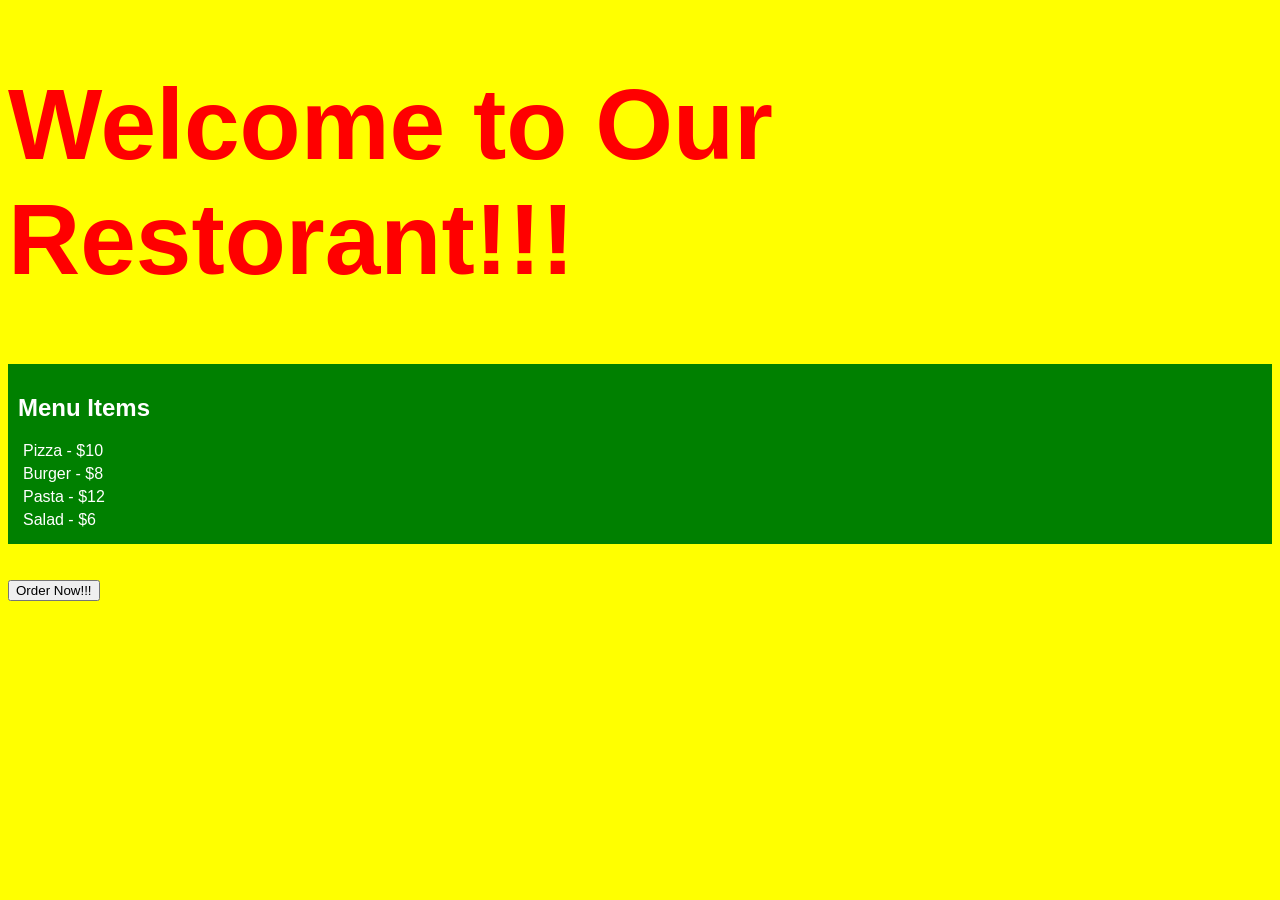
==== index.html @ b2ab2aa2 "added restorant website with menu" ====
<!DOCTYPE html>
<html>
<head>
    <title>Restorant Website</title>
    <style>
        body{
            background-color:yellow;
            font-family:arial;
        }
        .header{
            color:red;
            font-size:50px;
        }
        #menu{
            background-color:green;
            padding:10px;
        }
        .item{
            color:white;
            margin:5px;
        }
    </style>
</head>
<body>
    <div class="header">
        <h1>Welcome to Our Restorant!!!</h1>
    </div>
    
    <div id="menu">
        <h2 style="color:white;">Menu Items</h2>
        <div class="item">Pizza - $10</div>
        <div class="item">Burger - $8</div>
        <div class="item">Pasta - $12</div>
        <div class="item">Salad - $6</div>
    </div>
    
    <br><br>
    
    <button onclick="orderFood()">Order Now!!!</button>
    
    <div id="order"></div>
    
    <script>
        var total = 0;
        var items = [];
        
        function orderFood(){
            var name = prompt("What is your name?");
            var food = prompt("What do you want to order?");
            var quantity = prompt("How many?");
            
            items.push(food);
            
            if(food == "Pizza"){
                total = total + 10 * quantity;
            }
            if(food == "Burger"){
                total = total + 8 * quantity;
            }
            if(food == "Pasta"){
                total = total + 12 * quantity;
            }
            if(food == "Salad"){
                total = total + 6 * quantity;
            }
            
            document.getElementById("order").innerHTML = "<h3>Thank you " + name + "!</h3><p>You ordered: " + food + "</p><p>Quantity: " + quantity + "</p><p>Total: $" + total + "</p>";
            
            alert("Order placed!");
        }
    </script>
</body>
</html>
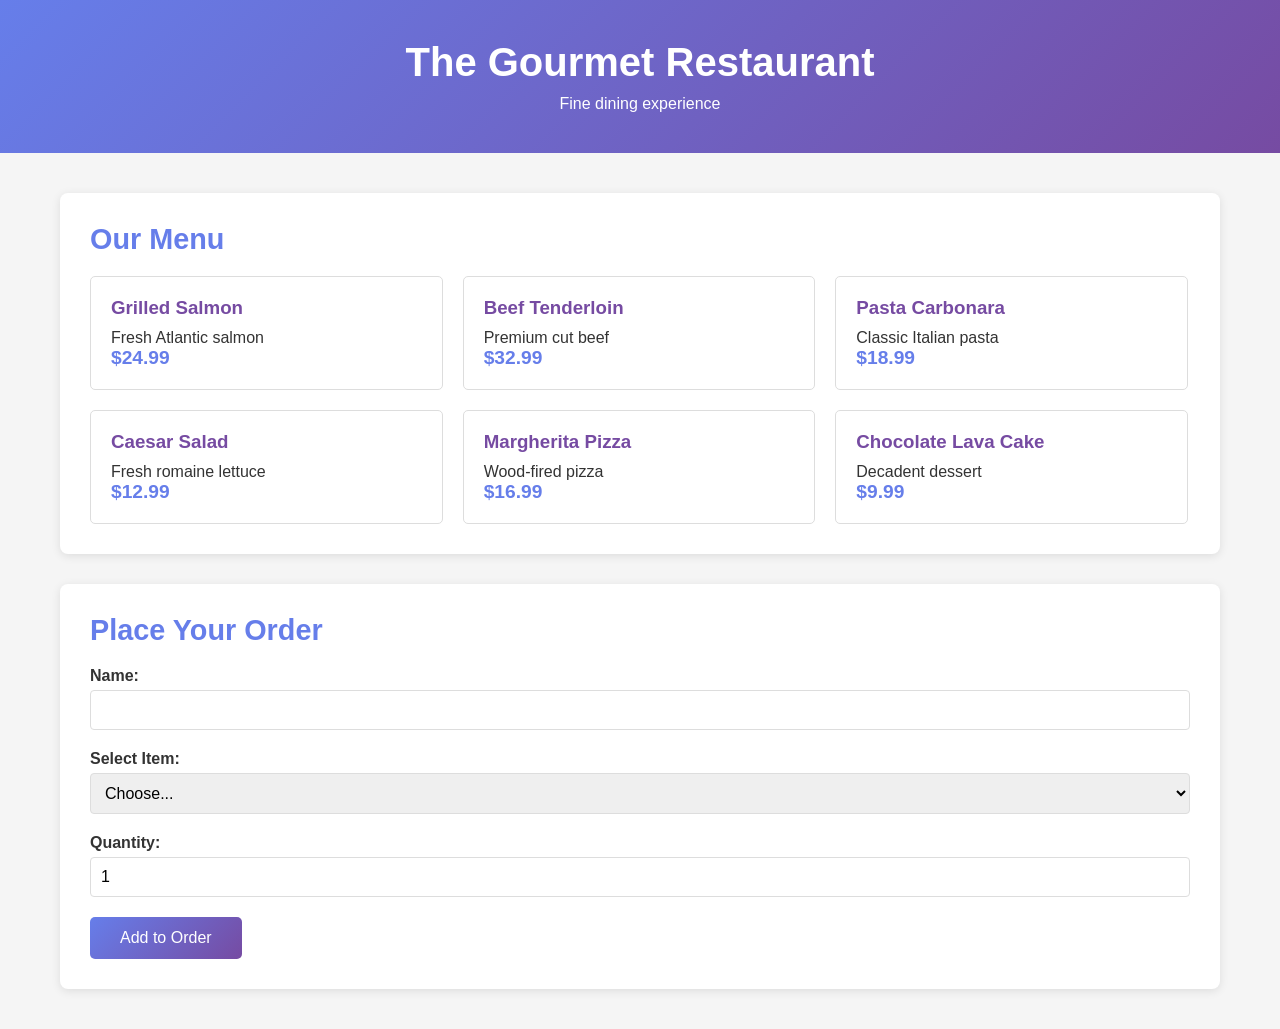
==== commit e9639c23: "Implement restaurant frontend with order system" ====
--- a/index.html
+++ b/index.html
@@ -1,73 +1,50 @@
 <!DOCTYPE html>
-<html>
+<html lang="en">
 <head>
-    <title>Restorant Website</title>
-    <style>
-        body{
-            background-color:yellow;
-            font-family:arial;
-        }
-        .header{
-            color:red;
-            font-size:50px;
-        }
-        #menu{
-            background-color:green;
-            padding:10px;
-        }
-        .item{
-            color:white;
-            margin:5px;
-        }
-    </style>
+    <meta charset="UTF-8">
+    <meta name="viewport" content="width=device-width, initial-scale=1.0">
+    <title>The Gourmet Restaurant</title>
+    <link rel="stylesheet" href="styles.css">
 </head>
 <body>
-    <div class="header">
-        <h1>Welcome to Our Restorant!!!</h1>
-    </div>
-    
-    <div id="menu">
-        <h2 style="color:white;">Menu Items</h2>
-        <div class="item">Pizza - $10</div>
-        <div class="item">Burger - $8</div>
-        <div class="item">Pasta - $12</div>
-        <div class="item">Salad - $6</div>
-    </div>
-    
-    <br><br>
-    
-    <button onclick="orderFood()">Order Now!!!</button>
-    
-    <div id="order"></div>
-    
-    <script>
-        var total = 0;
-        var items = [];
-        
-        function orderFood(){
-            var name = prompt("What is your name?");
-            var food = prompt("What do you want to order?");
-            var quantity = prompt("How many?");
+    <header class="header">
+        <h1>The Gourmet Restaurant</h1>
+        <p>Fine dining experience</p>
+    </header>
+
+    <main class="container">
+        <section class="menu-section">
+            <h2>Our Menu</h2>
+            <div id="menuItems"></div>
+        </section>
+
+        <section class="order-section">
+            <h2>Place Your Order</h2>
+            <form id="orderForm">
+                <div class="form-group">
+                    <label for="customerName">Name:</label>
+                    <input type="text" id="customerName" required>
+                </div>
+                
+                <div class="form-group">
+                    <label for="menuItem">Select Item:</label>
+                    <select id="menuItem" required>
+                        <option value="">Choose...</option>
+                    </select>
+                </div>
+                
+                <div class="form-group">
+                    <label for="quantity">Quantity:</label>
+                    <input type="number" id="quantity" min="1" value="1" required>
+                </div>
+                
+                <button type="submit" class="btn-submit">Add to Order</button>
+            </form>
             
-            items.push(food);
-            
-            if(food == "Pizza"){
-                total = total + 10 * quantity;
-            }
-            if(food == "Burger"){
-                total = total + 8 * quantity;
-            }
-            if(food == "Pasta"){
-                total = total + 12 * quantity;
-            }
-            if(food == "Salad"){
-                total = total + 6 * quantity;
-            }
-            
-            document.getElementById("order").innerHTML = "<h3>Thank you " + name + "!</h3><p>You ordered: " + food + "</p><p>Quantity: " + quantity + "</p><p>Total: $" + total + "</p>";
-            
-            alert("Order placed!");
-        }
-    </script>
+            <div id="orderSummary" class="order-summary"></div>
+        </section>
+    </main>
+
+    <script src="app.js"></script>
 </body>
 </html>
--- a/styles.css
+++ b/styles.css
@@ -0,0 +1,137 @@
+* {
+    margin: 0;
+    padding: 0;
+    box-sizing: border-box;
+}
+
+body {
+    font-family: 'Arial', sans-serif;
+    background-color: #f5f5f5;
+    color: #333;
+}
+
+.header {
+    background: linear-gradient(135deg, #667eea 0%, #764ba2 100%);
+    color: white;
+    text-align: center;
+    padding: 40px 20px;
+}
+
+.header h1 {
+    font-size: 2.5em;
+    margin-bottom: 10px;
+}
+
+.container {
+    max-width: 1200px;
+    margin: 40px auto;
+    padding: 0 20px;
+}
+
+.menu-section, .order-section {
+    background: white;
+    padding: 30px;
+    margin-bottom: 30px;
+    border-radius: 8px;
+    box-shadow: 0 2px 10px rgba(0,0,0,0.1);
+}
+
+h2 {
+    color: #667eea;
+    margin-bottom: 20px;
+    font-size: 1.8em;
+}
+
+/* Menu items - could be improved with grid */
+#menuItems {
+    display: flex;
+    flex-wrap: wrap;
+    gap: 20px;
+}
+
+.menu-item {
+    border: 1px solid #ddd;
+    padding: 20px;
+    border-radius: 5px;
+    width: calc(33.333% - 14px);
+    transition: transform 0.2s;
+}
+
+.menu-item:hover {
+    transform: translateY(-5px);
+    box-shadow: 0 4px 15px rgba(0,0,0,0.1);
+}
+
+.menu-item h3 {
+    color: #764ba2;
+    margin-bottom: 10px;
+}
+
+.price {
+    font-size: 1.2em;
+    font-weight: bold;
+    color: #667eea;
+}
+
+/* Form styles */
+.form-group {
+    margin-bottom: 20px;
+}
+
+label {
+    display: block;
+    margin-bottom: 5px;
+    font-weight: bold;
+}
+
+input, select {
+    width: 100%;
+    padding: 10px;
+    border: 1px solid #ddd;
+    border-radius: 4px;
+    font-size: 16px;
+}
+
+.btn-submit {
+    background: linear-gradient(135deg, #667eea 0%, #764ba2 100%);
+    color: white;
+    padding: 12px 30px;
+    border: none;
+    border-radius: 5px;
+    font-size: 16px;
+    cursor: pointer;
+    transition: opacity 0.3s;
+}
+
+.btn-submit:hover {
+    opacity: 0.9;
+}
+
+.order-summary {
+    margin-top: 30px;
+    padding: 20px;
+    background: #f9f9f9;
+    border-radius: 5px;
+    display: none;
+}
+
+.order-summary.active {
+    display: block;
+}
+
+.order-item {
+    padding: 10px;
+    border-bottom: 1px solid #ddd;
+    display: flex;
+    justify-content: space-between;
+}
+
+.total {
+    font-size: 1.3em;
+    font-weight: bold;
+    margin-top: 15px;
+    text-align: right;
+    color: #667eea;
+}
+
+/* Made with Bob */
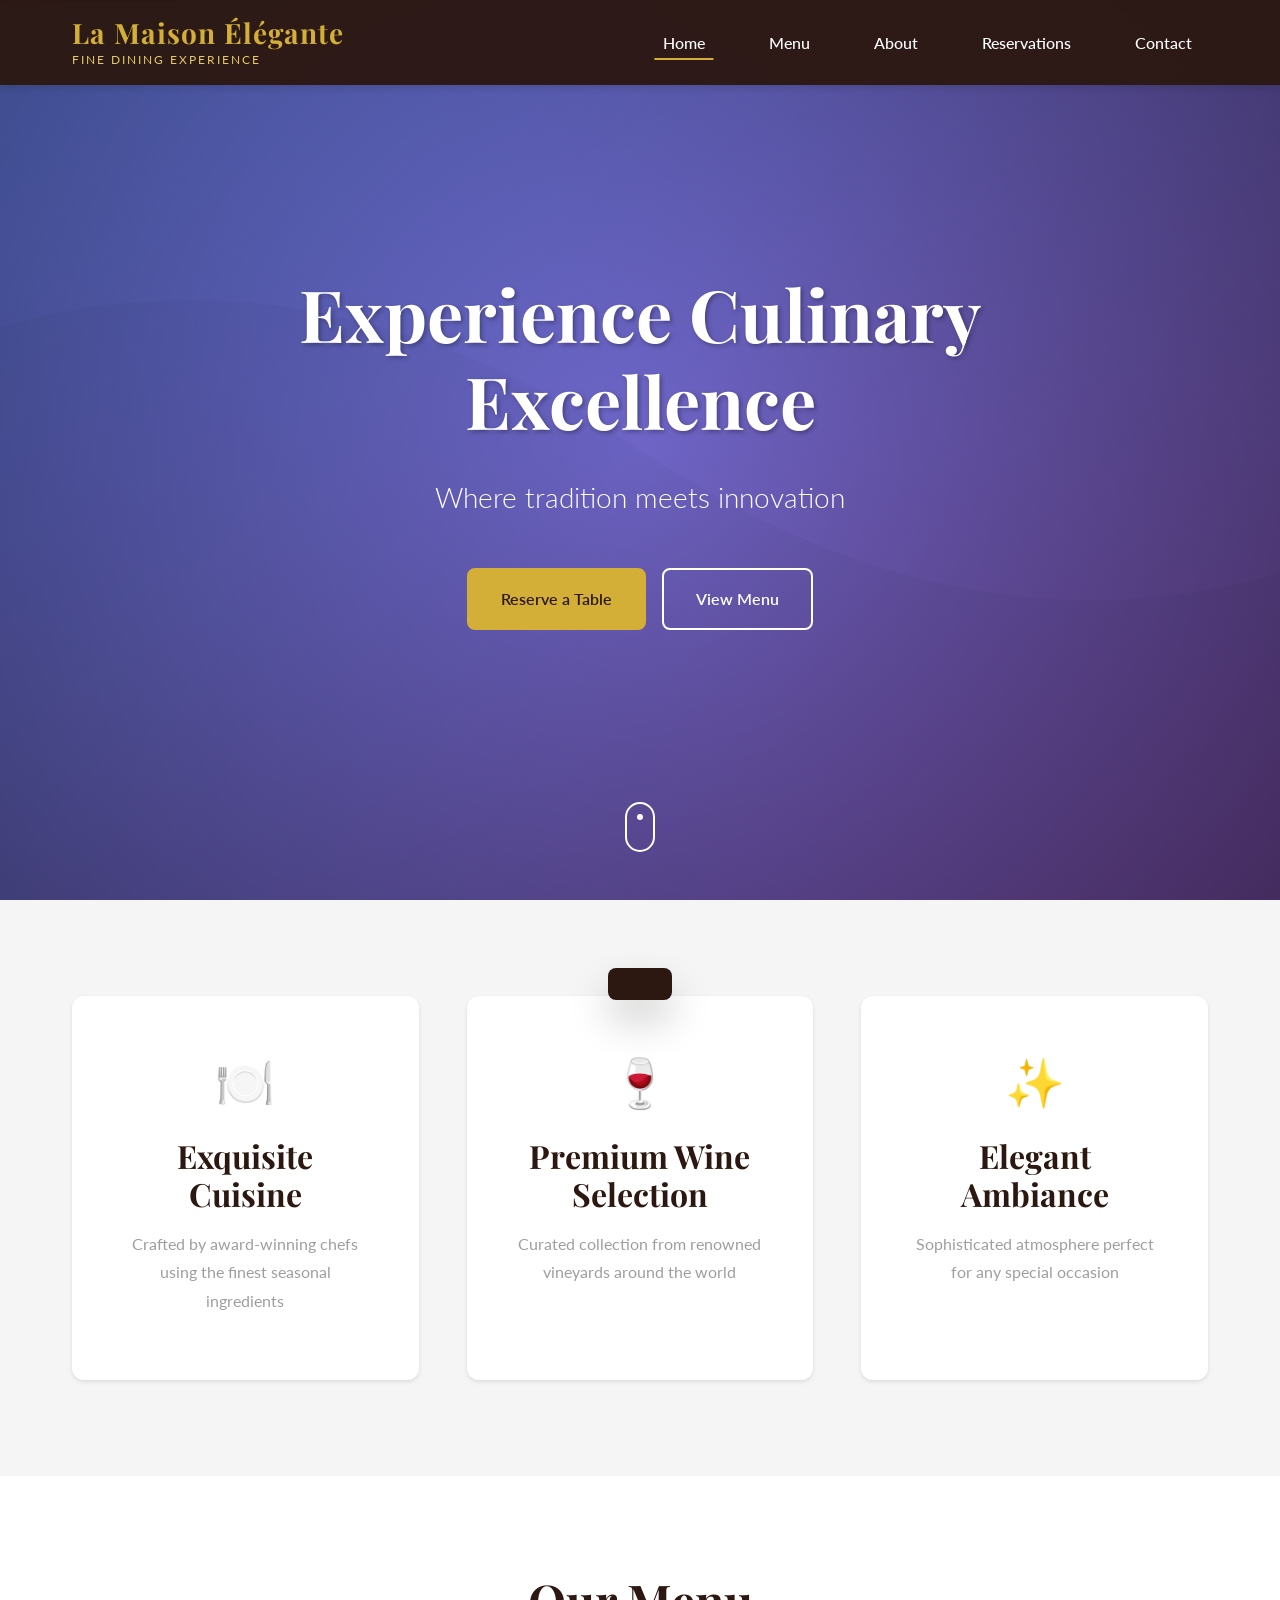
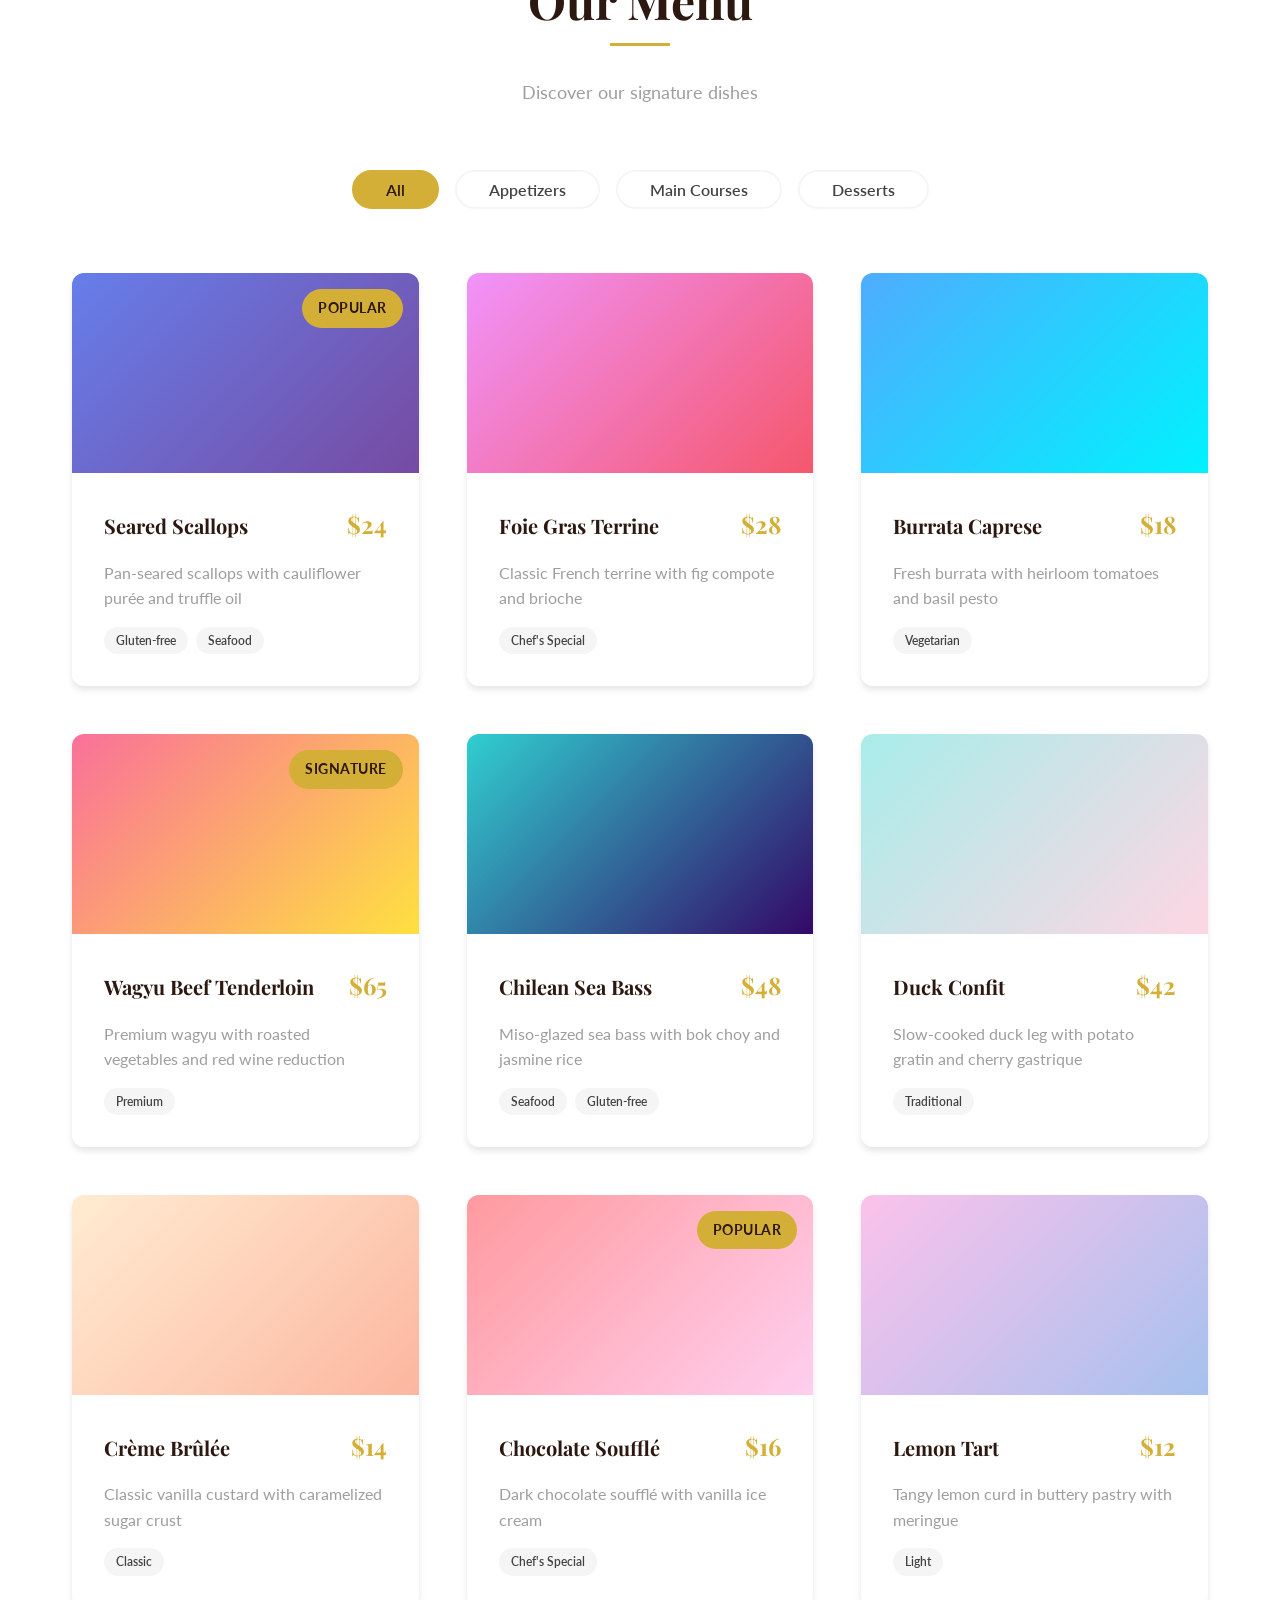
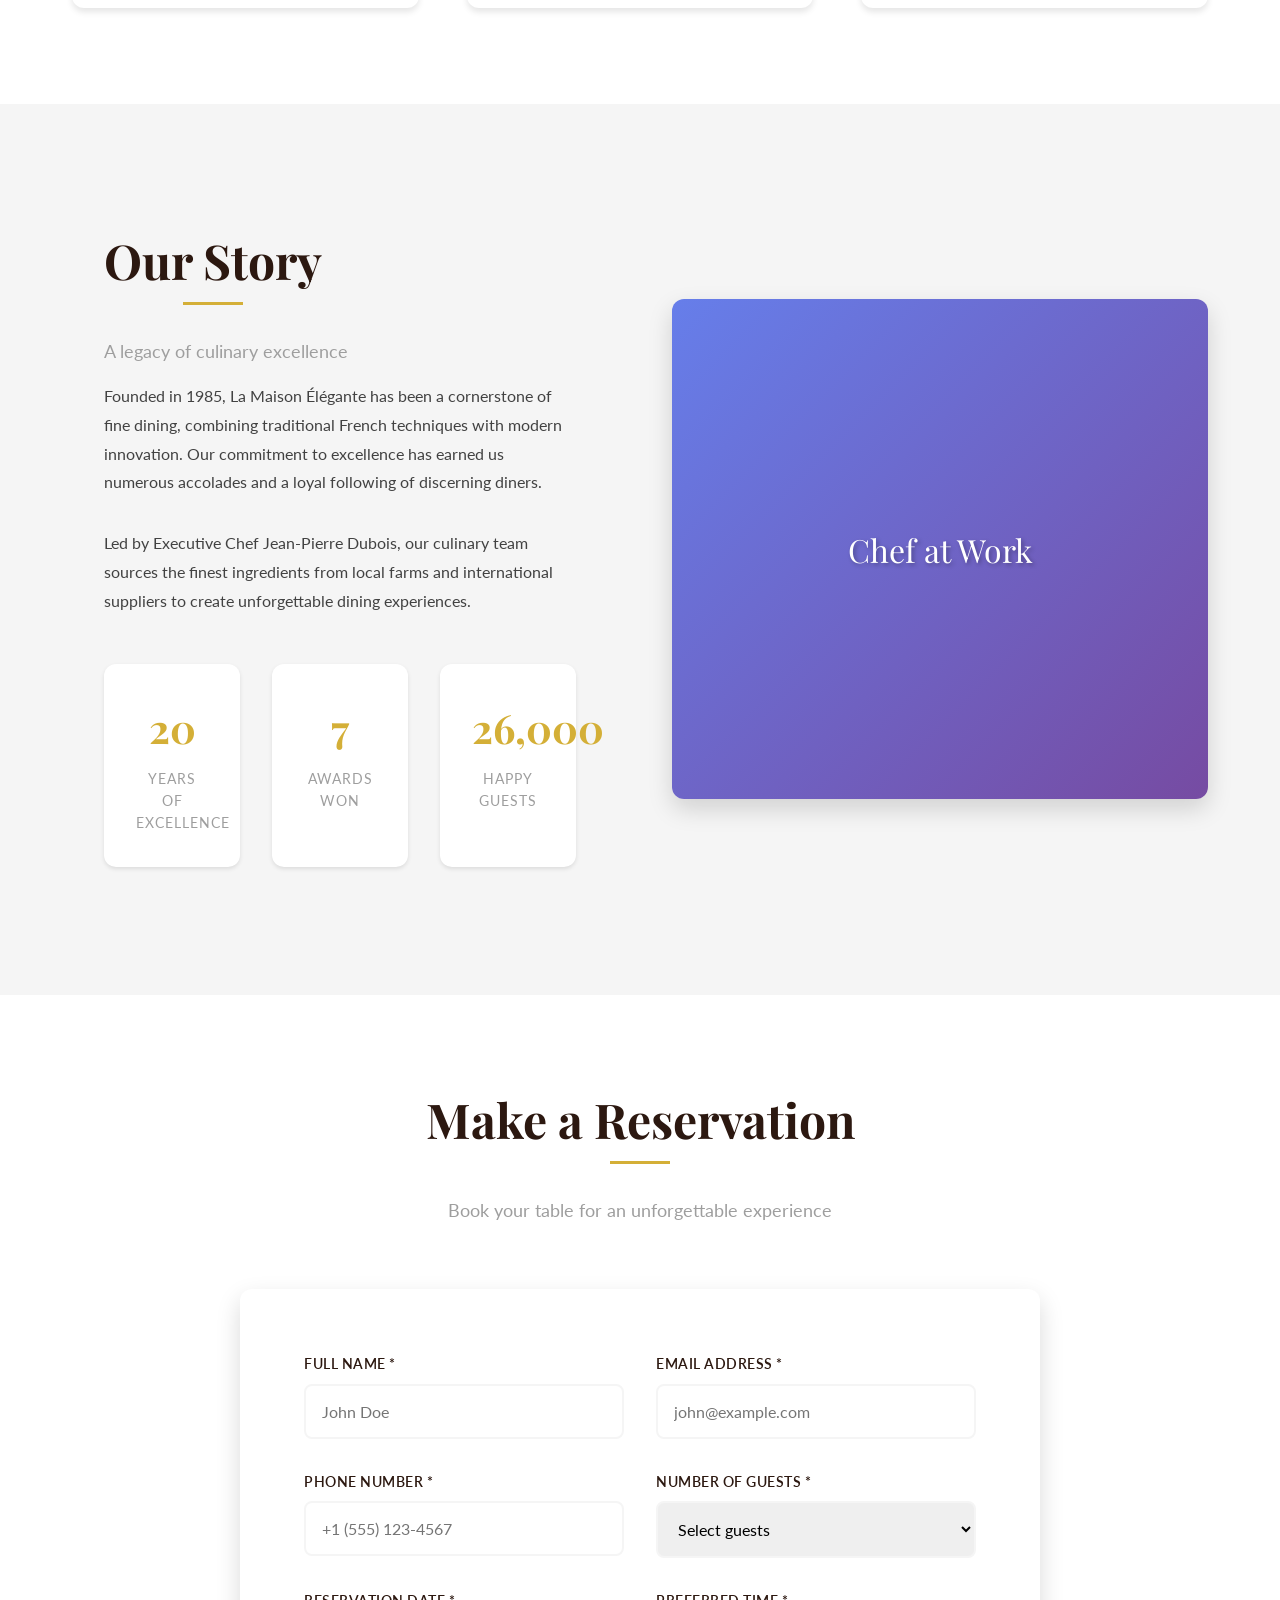
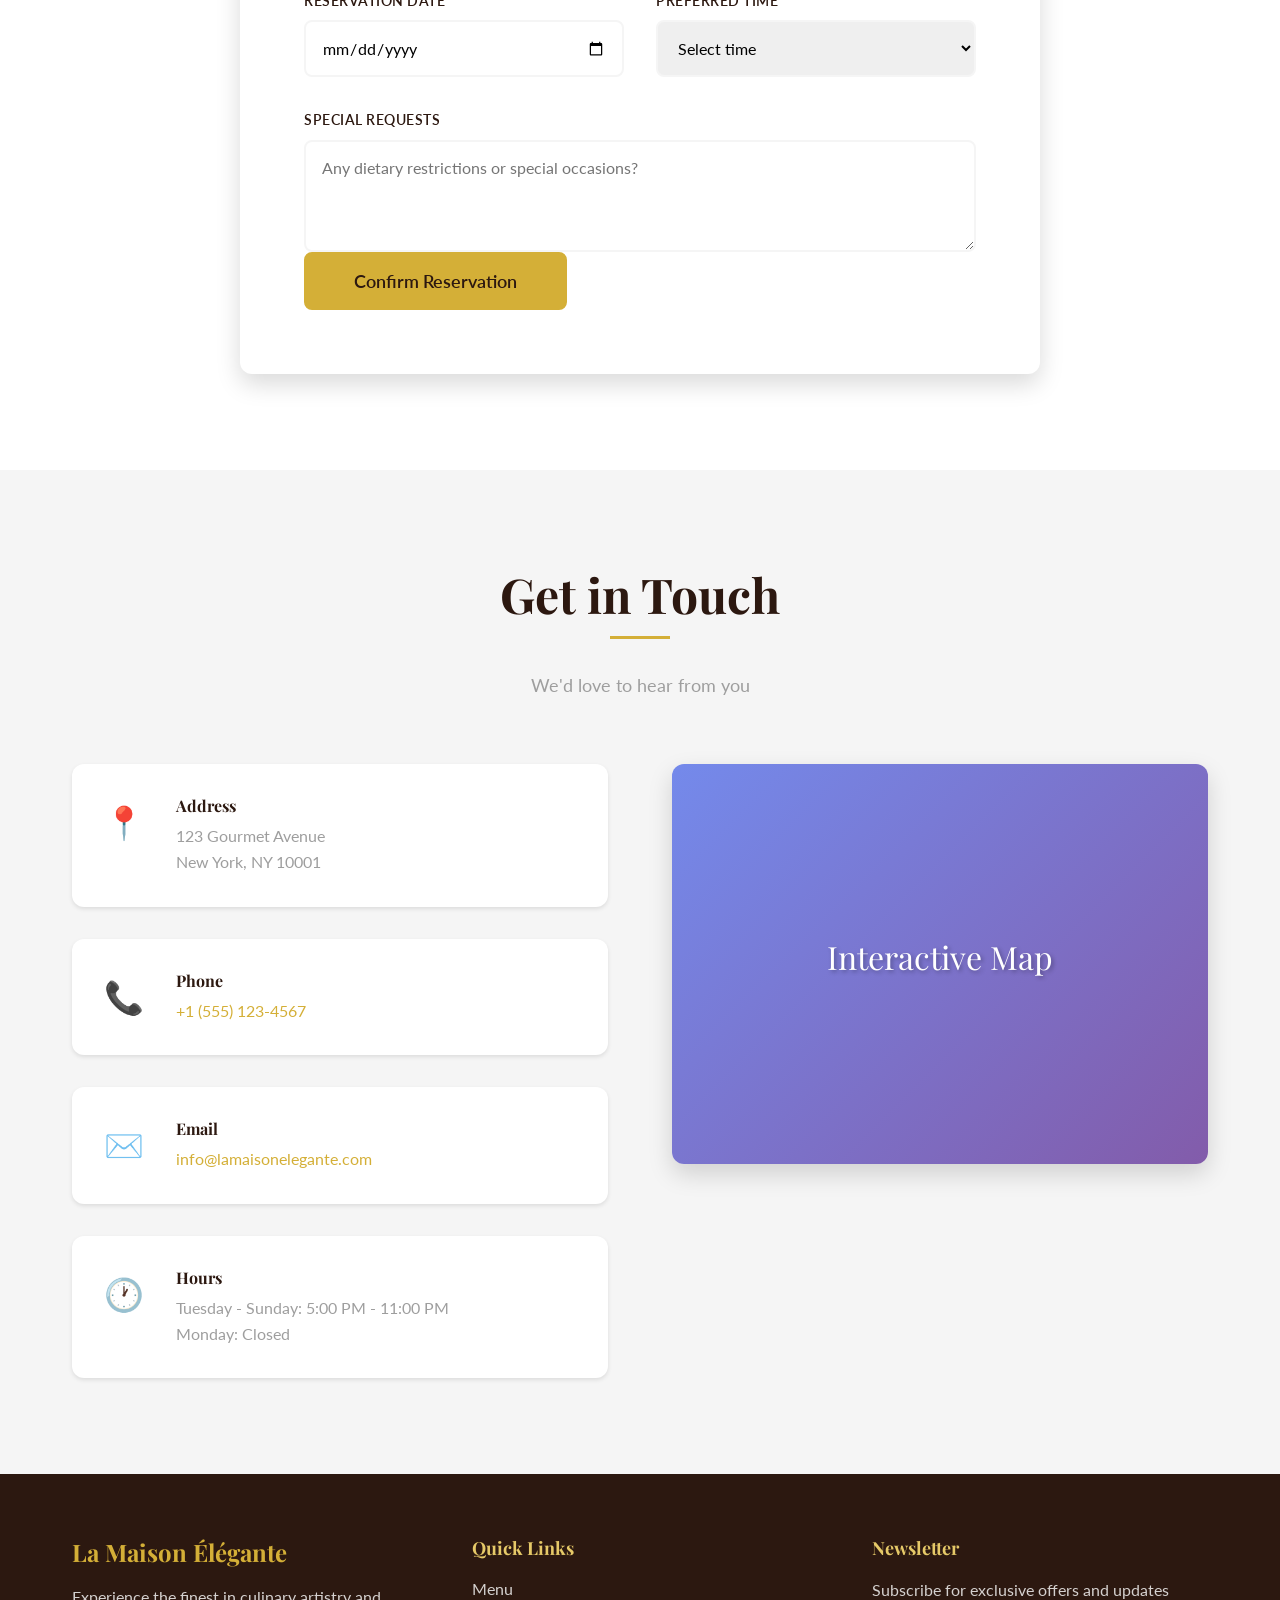
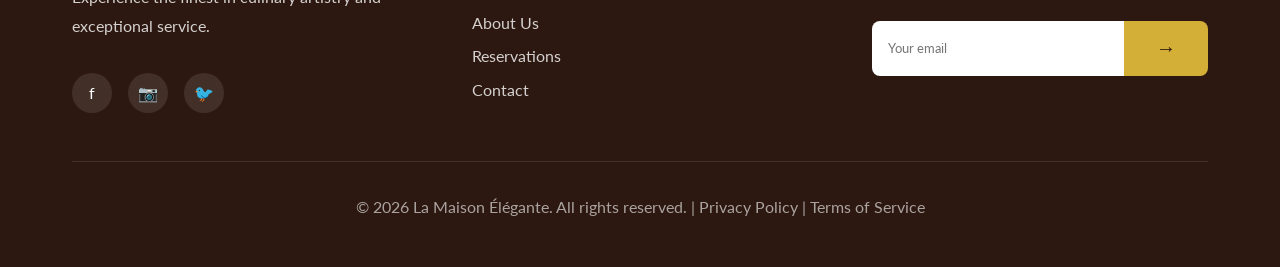
==== commit 252a52e1: "Restoraunt app" ====
--- a/index.html
+++ b/index.html
@@ -3,47 +3,446 @@
 <head>
     <meta charset="UTF-8">
     <meta name="viewport" content="width=device-width, initial-scale=1.0">
-    <title>The Gourmet Restaurant</title>
+    <meta name="description" content="Fine dining restaurant with exquisite cuisine and exceptional service">
+    <meta name="theme-color" content="#2c1810">
+    <title>La Maison Élégante - Fine Dining Restaurant</title>
+    <link rel="preconnect" href="https://fonts.googleapis.com">
+    <link rel="preconnect" href="https://fonts.gstatic.com" crossorigin>
+    <link href="https://fonts.googleapis.com/css2?family=Playfair+Display:wght@400;600;700&family=Lato:wght@300;400;700&display=swap" rel="stylesheet">
     <link rel="stylesheet" href="styles.css">
 </head>
 <body>
-    <header class="header">
-        <h1>The Gourmet Restaurant</h1>
-        <p>Fine dining experience</p>
+    <!-- Skip to main content for accessibility -->
+    <a href="#main-content" class="skip-link">Skip to main content</a>
+
+    <!-- Header with navigation -->
+    <header class="header" role="banner">
+        <nav class="navbar" role="navigation" aria-label="Main navigation">
+            <div class="container">
+                <div class="nav-brand">
+                    <h1 class="logo">La Maison Élégante</h1>
+                    <p class="tagline">Fine Dining Experience</p>
+                </div>
+                <button class="nav-toggle" aria-label="Toggle navigation menu" aria-expanded="false">
+                    <span class="hamburger"></span>
+                </button>
+                <ul class="nav-menu" role="menubar">
+                    <li role="none"><a href="#home" role="menuitem" class="nav-link active">Home</a></li>
+                    <li role="none"><a href="#menu" role="menuitem" class="nav-link">Menu</a></li>
+                    <li role="none"><a href="#about" role="menuitem" class="nav-link">About</a></li>
+                    <li role="none"><a href="#reservations" role="menuitem" class="nav-link">Reservations</a></li>
+                    <li role="none"><a href="#contact" role="menuitem" class="nav-link">Contact</a></li>
+                </ul>
+            </div>
+        </nav>
     </header>
 
-    <main class="container">
-        <section class="menu-section">
-            <h2>Our Menu</h2>
-            <div id="menuItems"></div>
+    <!-- Hero Section -->
+    <section id="home" class="hero" role="img" aria-label="Restaurant interior">
+        <div class="hero-overlay"></div>
+        <div class="hero-content">
+            <h2 class="hero-title animate-fade-in">Experience Culinary Excellence</h2>
+            <p class="hero-subtitle animate-fade-in-delay">Where tradition meets innovation</p>
+            <div class="hero-cta animate-fade-in-delay-2">
+                <a href="#reservations" class="btn btn-primary">Reserve a Table</a>
+                <a href="#menu" class="btn btn-secondary">View Menu</a>
+            </div>
+        </div>
+        <div class="scroll-indicator" aria-hidden="true">
+            <span class="scroll-arrow"></span>
+        </div>
+    </section>
+
+    <!-- Main Content -->
+    <main id="main-content">
+        <!-- Features Section -->
+        <section class="features" aria-labelledby="features-heading">
+            <div class="container">
+                <h2 id="features-heading" class="sr-only">Our Features</h2>
+                <div class="features-grid">
+                    <article class="feature-card">
+                        <div class="feature-icon" aria-hidden="true">🍽️</div>
+                        <h3 class="feature-title">Exquisite Cuisine</h3>
+                        <p class="feature-description">Crafted by award-winning chefs using the finest seasonal ingredients</p>
+                    </article>
+                    <article class="feature-card">
+                        <div class="feature-icon" aria-hidden="true">🍷</div>
+                        <h3 class="feature-title">Premium Wine Selection</h3>
+                        <p class="feature-description">Curated collection from renowned vineyards around the world</p>
+                    </article>
+                    <article class="feature-card">
+                        <div class="feature-icon" aria-hidden="true">✨</div>
+                        <h3 class="feature-title">Elegant Ambiance</h3>
+                        <p class="feature-description">Sophisticated atmosphere perfect for any special occasion</p>
+                    </article>
+                </div>
+            </div>
         </section>
 
-        <section class="order-section">
-            <h2>Place Your Order</h2>
-            <form id="orderForm">
-                <div class="form-group">
-                    <label for="customerName">Name:</label>
-                    <input type="text" id="customerName" required>
-                </div>
-                
-                <div class="form-group">
-                    <label for="menuItem">Select Item:</label>
-                    <select id="menuItem" required>
-                        <option value="">Choose...</option>
-                    </select>
-                </div>
-                
-                <div class="form-group">
-                    <label for="quantity">Quantity:</label>
-                    <input type="number" id="quantity" min="1" value="1" required>
-                </div>
-                
-                <button type="submit" class="btn-submit">Add to Order</button>
-            </form>
-            
-            <div id="orderSummary" class="order-summary"></div>
+        <!-- Menu Section -->
+        <section id="menu" class="menu-section" aria-labelledby="menu-heading">
+            <div class="container">
+                <header class="section-header">
+                    <h2 id="menu-heading" class="section-title">Our Menu</h2>
+                    <p class="section-subtitle">Discover our signature dishes</p>
+                </header>
+
+                <!-- Menu Filter -->
+                <div class="menu-filter" role="tablist" aria-label="Menu categories">
+                    <button class="filter-btn active" data-category="all" role="tab" aria-selected="true" aria-controls="menu-items">All</button>
+                    <button class="filter-btn" data-category="appetizers" role="tab" aria-selected="false" aria-controls="menu-items">Appetizers</button>
+                    <button class="filter-btn" data-category="mains" role="tab" aria-selected="false" aria-controls="menu-items">Main Courses</button>
+                    <button class="filter-btn" data-category="desserts" role="tab" aria-selected="false" aria-controls="menu-items">Desserts</button>
+                </div>
+
+                <!-- Menu Items -->
+                <div id="menu-items" class="menu-grid" role="tabpanel">
+                    <!-- Appetizers -->
+                    <article class="menu-item" data-category="appetizers">
+                        <div class="menu-item-image" style="background: linear-gradient(135deg, #667eea 0%, #764ba2 100%);">
+                            <span class="menu-badge">Popular</span>
+                        </div>
+                        <div class="menu-item-content">
+                            <div class="menu-item-header">
+                                <h3 class="menu-item-title">Seared Scallops</h3>
+                                <span class="menu-item-price">$24</span>
+                            </div>
+                            <p class="menu-item-description">Pan-seared scallops with cauliflower purée and truffle oil</p>
+                            <div class="menu-item-tags">
+                                <span class="tag">Gluten-free</span>
+                                <span class="tag">Seafood</span>
+                            </div>
+                        </div>
+                    </article>
+
+                    <article class="menu-item" data-category="appetizers">
+                        <div class="menu-item-image" style="background: linear-gradient(135deg, #f093fb 0%, #f5576c 100%);"></div>
+                        <div class="menu-item-content">
+                            <div class="menu-item-header">
+                                <h3 class="menu-item-title">Foie Gras Terrine</h3>
+                                <span class="menu-item-price">$28</span>
+                            </div>
+                            <p class="menu-item-description">Classic French terrine with fig compote and brioche</p>
+                            <div class="menu-item-tags">
+                                <span class="tag">Chef's Special</span>
+                            </div>
+                        </div>
+                    </article>
+
+                    <article class="menu-item" data-category="appetizers">
+                        <div class="menu-item-image" style="background: linear-gradient(135deg, #4facfe 0%, #00f2fe 100%);"></div>
+                        <div class="menu-item-content">
+                            <div class="menu-item-header">
+                                <h3 class="menu-item-title">Burrata Caprese</h3>
+                                <span class="menu-item-price">$18</span>
+                            </div>
+                            <p class="menu-item-description">Fresh burrata with heirloom tomatoes and basil pesto</p>
+                            <div class="menu-item-tags">
+                                <span class="tag">Vegetarian</span>
+                            </div>
+                        </div>
+                    </article>
+
+                    <!-- Main Courses -->
+                    <article class="menu-item" data-category="mains">
+                        <div class="menu-item-image" style="background: linear-gradient(135deg, #fa709a 0%, #fee140 100%);">
+                            <span class="menu-badge">Signature</span>
+                        </div>
+                        <div class="menu-item-content">
+                            <div class="menu-item-header">
+                                <h3 class="menu-item-title">Wagyu Beef Tenderloin</h3>
+                                <span class="menu-item-price">$65</span>
+                            </div>
+                            <p class="menu-item-description">Premium wagyu with roasted vegetables and red wine reduction</p>
+                            <div class="menu-item-tags">
+                                <span class="tag">Premium</span>
+                            </div>
+                        </div>
+                    </article>
+
+                    <article class="menu-item" data-category="mains">
+                        <div class="menu-item-image" style="background: linear-gradient(135deg, #30cfd0 0%, #330867 100%);"></div>
+                        <div class="menu-item-content">
+                            <div class="menu-item-header">
+                                <h3 class="menu-item-title">Chilean Sea Bass</h3>
+                                <span class="menu-item-price">$48</span>
+                            </div>
+                            <p class="menu-item-description">Miso-glazed sea bass with bok choy and jasmine rice</p>
+                            <div class="menu-item-tags">
+                                <span class="tag">Seafood</span>
+                                <span class="tag">Gluten-free</span>
+                            </div>
+                        </div>
+                    </article>
+
+                    <article class="menu-item" data-category="mains">
+                        <div class="menu-item-image" style="background: linear-gradient(135deg, #a8edea 0%, #fed6e3 100%);"></div>
+                        <div class="menu-item-content">
+                            <div class="menu-item-header">
+                                <h3 class="menu-item-title">Duck Confit</h3>
+                                <span class="menu-item-price">$42</span>
+                            </div>
+                            <p class="menu-item-description">Slow-cooked duck leg with potato gratin and cherry gastrique</p>
+                            <div class="menu-item-tags">
+                                <span class="tag">Traditional</span>
+                            </div>
+                        </div>
+                    </article>
+
+                    <!-- Desserts -->
+                    <article class="menu-item" data-category="desserts">
+                        <div class="menu-item-image" style="background: linear-gradient(135deg, #ffecd2 0%, #fcb69f 100%);"></div>
+                        <div class="menu-item-content">
+                            <div class="menu-item-header">
+                                <h3 class="menu-item-title">Crème Brûlée</h3>
+                                <span class="menu-item-price">$14</span>
+                            </div>
+                            <p class="menu-item-description">Classic vanilla custard with caramelized sugar crust</p>
+                            <div class="menu-item-tags">
+                                <span class="tag">Classic</span>
+                            </div>
+                        </div>
+                    </article>
+
+                    <article class="menu-item" data-category="desserts">
+                        <div class="menu-item-image" style="background: linear-gradient(135deg, #ff9a9e 0%, #fecfef 100%);">
+                            <span class="menu-badge">Popular</span>
+                        </div>
+                        <div class="menu-item-content">
+                            <div class="menu-item-header">
+                                <h3 class="menu-item-title">Chocolate Soufflé</h3>
+                                <span class="menu-item-price">$16</span>
+                            </div>
+                            <p class="menu-item-description">Dark chocolate soufflé with vanilla ice cream</p>
+                            <div class="menu-item-tags">
+                                <span class="tag">Chef's Special</span>
+                            </div>
+                        </div>
+                    </article>
+
+                    <article class="menu-item" data-category="desserts">
+                        <div class="menu-item-image" style="background: linear-gradient(135deg, #fbc2eb 0%, #a6c1ee 100%);"></div>
+                        <div class="menu-item-content">
+                            <div class="menu-item-header">
+                                <h3 class="menu-item-title">Lemon Tart</h3>
+                                <span class="menu-item-price">$12</span>
+                            </div>
+                            <p class="menu-item-description">Tangy lemon curd in buttery pastry with meringue</p>
+                            <div class="menu-item-tags">
+                                <span class="tag">Light</span>
+                            </div>
+                        </div>
+                    </article>
+                </div>
+            </div>
+        </section>
+
+        <!-- About Section -->
+        <section id="about" class="about-section" aria-labelledby="about-heading">
+            <div class="container">
+                <div class="about-grid">
+                    <div class="about-content">
+                        <header>
+                            <h2 id="about-heading" class="section-title">Our Story</h2>
+                            <p class="section-subtitle">A legacy of culinary excellence</p>
+                        </header>
+                        <div class="about-text">
+                            <p>Founded in 1985, La Maison Élégante has been a cornerstone of fine dining, combining traditional French techniques with modern innovation. Our commitment to excellence has earned us numerous accolades and a loyal following of discerning diners.</p>
+                            <p>Led by Executive Chef Jean-Pierre Dubois, our culinary team sources the finest ingredients from local farms and international suppliers to create unforgettable dining experiences.</p>
+                        </div>
+                        <div class="about-stats">
+                            <div class="stat">
+                                <span class="stat-number" data-target="38">0</span>
+                                <span class="stat-label">Years of Excellence</span>
+                            </div>
+                            <div class="stat">
+                                <span class="stat-number" data-target="15">0</span>
+                                <span class="stat-label">Awards Won</span>
+                            </div>
+                            <div class="stat">
+                                <span class="stat-number" data-target="50000">0</span>
+                                <span class="stat-label">Happy Guests</span>
+                            </div>
+                        </div>
+                    </div>
+                    <div class="about-image">
+                        <div class="image-placeholder" style="background: linear-gradient(135deg, #667eea 0%, #764ba2 100%);">
+                            <span class="image-text">Chef at Work</span>
+                        </div>
+                    </div>
+                </div>
+            </div>
+        </section>
+
+        <!-- Reservations Section -->
+        <section id="reservations" class="reservations-section" aria-labelledby="reservations-heading">
+            <div class="container">
+                <header class="section-header">
+                    <h2 id="reservations-heading" class="section-title">Make a Reservation</h2>
+                    <p class="section-subtitle">Book your table for an unforgettable experience</p>
+                </header>
+                <form class="reservation-form" id="reservationForm" novalidate>
+                    <div class="form-row">
+                        <div class="form-group">
+                            <label for="name" class="form-label">Full Name *</label>
+                            <input type="text" id="name" name="name" class="form-input" required aria-required="true" placeholder="John Doe">
+                            <span class="form-error" role="alert"></span>
+                        </div>
+                        <div class="form-group">
+                            <label for="email" class="form-label">Email Address *</label>
+                            <input type="email" id="email" name="email" class="form-input" required aria-required="true" placeholder="john@example.com">
+                            <span class="form-error" role="alert"></span>
+                        </div>
+                    </div>
+                    <div class="form-row">
+                        <div class="form-group">
+                            <label for="phone" class="form-label">Phone Number *</label>
+                            <input type="tel" id="phone" name="phone" class="form-input" required aria-required="true" placeholder="+1 (555) 123-4567">
+                            <span class="form-error" role="alert"></span>
+                        </div>
+                        <div class="form-group">
+                            <label for="guests" class="form-label">Number of Guests *</label>
+                            <select id="guests" name="guests" class="form-input" required aria-required="true">
+                                <option value="">Select guests</option>
+                                <option value="1">1 Guest</option>
+                                <option value="2">2 Guests</option>
+                                <option value="3">3 Guests</option>
+                                <option value="4">4 Guests</option>
+                                <option value="5">5 Guests</option>
+                                <option value="6">6 Guests</option>
+                                <option value="7+">7+ Guests</option>
+                            </select>
+                            <span class="form-error" role="alert"></span>
+                        </div>
+                    </div>
+                    <div class="form-row">
+                        <div class="form-group">
+                            <label for="date" class="form-label">Reservation Date *</label>
+                            <input type="date" id="date" name="date" class="form-input" required aria-required="true">
+                            <span class="form-error" role="alert"></span>
+                        </div>
+                        <div class="form-group">
+                            <label for="time" class="form-label">Preferred Time *</label>
+                            <select id="time" name="time" class="form-input" required aria-required="true">
+                                <option value="">Select time</option>
+                                <option value="17:00">5:00 PM</option>
+                                <option value="17:30">5:30 PM</option>
+                                <option value="18:00">6:00 PM</option>
+                                <option value="18:30">6:30 PM</option>
+                                <option value="19:00">7:00 PM</option>
+                                <option value="19:30">7:30 PM</option>
+                                <option value="20:00">8:00 PM</option>
+                                <option value="20:30">8:30 PM</option>
+                                <option value="21:00">9:00 PM</option>
+                            </select>
+                            <span class="form-error" role="alert"></span>
+                        </div>
+                    </div>
+                    <div class="form-group">
+                        <label for="message" class="form-label">Special Requests</label>
+                        <textarea id="message" name="message" class="form-input" rows="4" placeholder="Any dietary restrictions or special occasions?"></textarea>
+                    </div>
+                    <button type="submit" class="btn btn-primary btn-large">Confirm Reservation</button>
+                </form>
+            </div>
+        </section>
+
+        <!-- Contact Section -->
+        <section id="contact" class="contact-section" aria-labelledby="contact-heading">
+            <div class="container">
+                <header class="section-header">
+                    <h2 id="contact-heading" class="section-title">Get in Touch</h2>
+                    <p class="section-subtitle">We'd love to hear from you</p>
+                </header>
+                <div class="contact-grid">
+                    <div class="contact-info">
+                        <div class="contact-item">
+                            <div class="contact-icon" aria-hidden="true">📍</div>
+                            <div class="contact-details">
+                                <h3 class="contact-title">Address</h3>
+                                <p>123 Gourmet Avenue<br>New York, NY 10001</p>
+                            </div>
+                        </div>
+                        <div class="contact-item">
+                            <div class="contact-icon" aria-hidden="true">📞</div>
+                            <div class="contact-details">
+                                <h3 class="contact-title">Phone</h3>
+                                <p><a href="tel:+15551234567">+1 (555) 123-4567</a></p>
+                            </div>
+                        </div>
+                        <div class="contact-item">
+                            <div class="contact-icon" aria-hidden="true">✉️</div>
+                            <div class="contact-details">
+                                <h3 class="contact-title">Email</h3>
+                                <p><a href="mailto:info@lamaisonelegante.com">info@lamaisonelegante.com</a></p>
+                            </div>
+                        </div>
+                        <div class="contact-item">
+                            <div class="contact-icon" aria-hidden="true">🕐</div>
+                            <div class="contact-details">
+                                <h3 class="contact-title">Hours</h3>
+                                <p>Tuesday - Sunday: 5:00 PM - 11:00 PM<br>Monday: Closed</p>
+                            </div>
+                        </div>
+                    </div>
+                    <div class="map-placeholder">
+                        <div class="map-overlay" style="background: linear-gradient(135deg, rgba(102, 126, 234, 0.9) 0%, rgba(118, 75, 162, 0.9) 100%);">
+                            <p>Interactive Map</p>
+                        </div>
+                    </div>
+                </div>
+            </div>
         </section>
     </main>
+
+    <!-- Footer -->
+    <footer class="footer" role="contentinfo">
+        <div class="container">
+            <div class="footer-content">
+                <div class="footer-section">
+                    <h3 class="footer-title">La Maison Élégante</h3>
+                    <p class="footer-text">Experience the finest in culinary artistry and exceptional service.</p>
+                    <div class="social-links">
+                        <a href="#" class="social-link" aria-label="Facebook">
+                            <span aria-hidden="true">f</span>
+                        </a>
+                        <a href="#" class="social-link" aria-label="Instagram">
+                            <span aria-hidden="true">📷</span>
+                        </a>
+                        <a href="#" class="social-link" aria-label="Twitter">
+                            <span aria-hidden="true">🐦</span>
+                        </a>
+                    </div>
+                </div>
+                <div class="footer-section">
+                    <h4 class="footer-heading">Quick Links</h4>
+                    <ul class="footer-links">
+                        <li><a href="#menu">Menu</a></li>
+                        <li><a href="#about">About Us</a></li>
+                        <li><a href="#reservations">Reservations</a></li>
+                        <li><a href="#contact">Contact</a></li>
+                    </ul>
+                </div>
+                <div class="footer-section">
+                    <h4 class="footer-heading">Newsletter</h4>
+                    <p class="footer-text">Subscribe for exclusive offers and updates</p>
+                    <form class="newsletter-form" id="newsletterForm">
+                        <input type="email" placeholder="Your email" class="newsletter-input" aria-label="Email for newsletter" required>
+                        <button type="submit" class="newsletter-btn" aria-label="Subscribe to newsletter">→</button>
+                    </form>
+                </div>
+            </div>
+            <div class="footer-bottom">
+                <p>&copy; 2026 La Maison Élégante. All rights reserved. | <a href="#">Privacy Policy</a> | <a href="#">Terms of Service</a></p>
+            </div>
+        </div>
+    </footer>
+
+    <!-- Toast Notification -->
+    <div id="toast" class="toast" role="alert" aria-live="polite" aria-atomic="true"></div>
+
+    <!-- Back to Top Button -->
+    <button id="backToTop" class="back-to-top" aria-label="Back to top">↑</button>
 
     <script src="app.js"></script>
 </body>
--- a/styles.css
+++ b/styles.css
@@ -1,137 +1,1230 @@
-* {
+/* ===================================
+   CSS Custom Properties (Variables)
+   =================================== */
+:root {
+    /* Color Palette */
+    --primary-color: #2c1810;
+    --primary-light: #4a2f23;
+    --primary-dark: #1a0f0a;
+    --accent-color: #d4af37;
+    --accent-light: #e6c968;
+    --accent-dark: #b8941f;
+    
+    /* Neutral Colors */
+    --white: #ffffff;
+    --off-white: #fafafa;
+    --light-gray: #f5f5f5;
+    --gray: #9e9e9e;
+    --dark-gray: #424242;
+    --black: #000000;
+    
+    /* Semantic Colors */
+    --success: #4caf50;
+    --error: #f44336;
+    --warning: #ff9800;
+    --info: #2196f3;
+    
+    /* Typography */
+    --font-primary: 'Playfair Display', serif;
+    --font-secondary: 'Lato', sans-serif;
+    
+    /* Spacing */
+    --spacing-xs: 0.5rem;
+    --spacing-sm: 1rem;
+    --spacing-md: 2rem;
+    --spacing-lg: 3rem;
+    --spacing-xl: 4rem;
+    --spacing-xxl: 6rem;
+    
+    /* Transitions */
+    --transition-fast: 0.2s ease;
+    --transition-normal: 0.3s ease;
+    --transition-slow: 0.5s ease;
+    
+    /* Shadows */
+    --shadow-sm: 0 2px 4px rgba(0, 0, 0, 0.1);
+    --shadow-md: 0 4px 6px rgba(0, 0, 0, 0.1);
+    --shadow-lg: 0 10px 25px rgba(0, 0, 0, 0.15);
+    --shadow-xl: 0 20px 40px rgba(0, 0, 0, 0.2);
+    
+    /* Border Radius */
+    --radius-sm: 4px;
+    --radius-md: 8px;
+    --radius-lg: 12px;
+    --radius-xl: 20px;
+    
+    /* Z-index */
+    --z-dropdown: 1000;
+    --z-sticky: 1020;
+    --z-fixed: 1030;
+    --z-modal-backdrop: 1040;
+    --z-modal: 1050;
+    --z-popover: 1060;
+    --z-tooltip: 1070;
+}
+
+/* ===================================
+   Reset & Base Styles
+   =================================== */
+*, *::before, *::after {
     margin: 0;
     padding: 0;
     box-sizing: border-box;
 }
 
+html {
+    font-size: 16px;
+    scroll-behavior: smooth;
+    scroll-padding-top: 80px;
+}
+
 body {
-    font-family: 'Arial', sans-serif;
-    background-color: #f5f5f5;
-    color: #333;
-}
-
+    font-family: var(--font-secondary);
+    font-weight: 400;
+    line-height: 1.6;
+    color: var(--dark-gray);
+    background-color: var(--white);
+    overflow-x: hidden;
+}
+
+/* ===================================
+   Typography
+   =================================== */
+h1, h2, h3, h4, h5, h6 {
+    font-family: var(--font-primary);
+    font-weight: 700;
+    line-height: 1.2;
+    color: var(--primary-color);
+    margin-bottom: var(--spacing-sm);
+}
+
+h1 { font-size: clamp(2.5rem, 5vw, 4rem); }
+h2 { font-size: clamp(2rem, 4vw, 3rem); }
+h3 { font-size: clamp(1.5rem, 3vw, 2rem); }
+h4 { font-size: clamp(1.25rem, 2.5vw, 1.75rem); }
+h5 { font-size: clamp(1.125rem, 2vw, 1.5rem); }
+h6 { font-size: clamp(1rem, 1.5vw, 1.25rem); }
+
+p {
+    margin-bottom: var(--spacing-sm);
+}
+
+a {
+    color: var(--accent-color);
+    text-decoration: none;
+    transition: color var(--transition-fast);
+}
+
+a:hover, a:focus {
+    color: var(--accent-dark);
+}
+
+/* ===================================
+   Accessibility
+   =================================== */
+.skip-link {
+    position: absolute;
+    top: -40px;
+    left: 0;
+    background: var(--primary-color);
+    color: var(--white);
+    padding: var(--spacing-xs) var(--spacing-sm);
+    z-index: 100;
+    transition: top var(--transition-fast);
+}
+
+.skip-link:focus {
+    top: 0;
+}
+
+.sr-only {
+    position: absolute;
+    width: 1px;
+    height: 1px;
+    padding: 0;
+    margin: -1px;
+    overflow: hidden;
+    clip: rect(0, 0, 0, 0);
+    white-space: nowrap;
+    border-width: 0;
+}
+
+/* Focus styles for keyboard navigation */
+*:focus-visible {
+    outline: 3px solid var(--accent-color);
+    outline-offset: 2px;
+}
+
+/* ===================================
+   Layout Utilities
+   =================================== */
+.container {
+    width: 100%;
+    max-width: 1200px;
+    margin: 0 auto;
+    padding: 0 var(--spacing-md);
+}
+
+/* ===================================
+   Header & Navigation
+   =================================== */
 .header {
+    position: fixed;
+    top: 0;
+    left: 0;
+    right: 0;
+    background: rgba(44, 24, 16, 0.95);
+    backdrop-filter: blur(10px);
+    box-shadow: var(--shadow-md);
+    z-index: var(--z-fixed);
+    transition: transform var(--transition-normal);
+}
+
+.header.hidden {
+    transform: translateY(-100%);
+}
+
+.navbar {
+    padding: var(--spacing-sm) 0;
+}
+
+.navbar .container {
+    display: flex;
+    justify-content: space-between;
+    align-items: center;
+}
+
+.nav-brand {
+    color: var(--white);
+}
+
+.logo {
+    font-size: 1.75rem;
+    margin: 0;
+    color: var(--accent-color);
+    letter-spacing: 1px;
+}
+
+.tagline {
+    font-size: 0.75rem;
+    color: var(--accent-light);
+    text-transform: uppercase;
+    letter-spacing: 2px;
+    margin: 0;
+}
+
+.nav-toggle {
+    display: none;
+    background: none;
+    border: none;
+    cursor: pointer;
+    padding: var(--spacing-xs);
+}
+
+.hamburger {
+    display: block;
+    width: 25px;
+    height: 2px;
+    background: var(--white);
+    position: relative;
+    transition: background var(--transition-fast);
+}
+
+.hamburger::before,
+.hamburger::after {
+    content: '';
+    position: absolute;
+    width: 25px;
+    height: 2px;
+    background: var(--white);
+    transition: transform var(--transition-normal);
+}
+
+.hamburger::before { top: -8px; }
+.hamburger::after { top: 8px; }
+
+.nav-toggle[aria-expanded="true"] .hamburger {
+    background: transparent;
+}
+
+.nav-toggle[aria-expanded="true"] .hamburger::before {
+    transform: rotate(45deg) translate(5px, 5px);
+}
+
+.nav-toggle[aria-expanded="true"] .hamburger::after {
+    transform: rotate(-45deg) translate(6px, -6px);
+}
+
+.nav-menu {
+    display: flex;
+    list-style: none;
+    gap: var(--spacing-md);
+    margin: 0;
+}
+
+.nav-link {
+    color: var(--white);
+    font-weight: 500;
+    padding: var(--spacing-xs) var(--spacing-sm);
+    border-radius: var(--radius-sm);
+    transition: all var(--transition-fast);
+    position: relative;
+}
+
+.nav-link::after {
+    content: '';
+    position: absolute;
+    bottom: 0;
+    left: 50%;
+    width: 0;
+    height: 2px;
+    background: var(--accent-color);
+    transform: translateX(-50%);
+    transition: width var(--transition-normal);
+}
+
+.nav-link:hover::after,
+.nav-link.active::after {
+    width: 80%;
+}
+
+.nav-link:hover,
+.nav-link:focus {
+    color: var(--accent-color);
+}
+
+/* ===================================
+   Hero Section
+   =================================== */
+.hero {
+    position: relative;
+    height: 100vh;
+    min-height: 600px;
+    display: flex;
+    align-items: center;
+    justify-content: center;
     background: linear-gradient(135deg, #667eea 0%, #764ba2 100%);
-    color: white;
+    overflow: hidden;
+}
+
+.hero::before {
+    content: '';
+    position: absolute;
+    top: 0;
+    left: 0;
+    right: 0;
+    bottom: 0;
+    background: url('data:image/svg+xml,<svg xmlns="http://www.w3.org/2000/svg" viewBox="0 0 1200 600"><path d="M0,300 Q300,100 600,300 T1200,300 L1200,600 L0,600 Z" fill="rgba(0,0,0,0.1)"/></svg>') no-repeat center bottom;
+    background-size: cover;
+    opacity: 0.3;
+}
+
+.hero-overlay {
+    position: absolute;
+    top: 0;
+    left: 0;
+    right: 0;
+    bottom: 0;
+    background: radial-gradient(circle at center, transparent 0%, rgba(0, 0, 0, 0.4) 100%);
+}
+
+.hero-content {
+    position: relative;
+    z-index: 1;
     text-align: center;
-    padding: 40px 20px;
-}
-
-.header h1 {
-    font-size: 2.5em;
-    margin-bottom: 10px;
-}
-
-.container {
-    max-width: 1200px;
-    margin: 40px auto;
-    padding: 0 20px;
-}
-
-.menu-section, .order-section {
-    background: white;
-    padding: 30px;
-    margin-bottom: 30px;
-    border-radius: 8px;
-    box-shadow: 0 2px 10px rgba(0,0,0,0.1);
-}
-
-h2 {
-    color: #667eea;
-    margin-bottom: 20px;
-    font-size: 1.8em;
-}
-
-/* Menu items - could be improved with grid */
-#menuItems {
-    display: flex;
+    color: var(--white);
+    max-width: 800px;
+    padding: var(--spacing-md);
+}
+
+.hero-title {
+    color: var(--white);
+    font-size: clamp(2.5rem, 6vw, 4.5rem);
+    margin-bottom: var(--spacing-md);
+    text-shadow: 2px 2px 4px rgba(0, 0, 0, 0.3);
+}
+
+.hero-subtitle {
+    font-size: clamp(1.25rem, 2.5vw, 1.75rem);
+    margin-bottom: var(--spacing-lg);
+    opacity: 0.95;
+    font-weight: 300;
+}
+
+.hero-cta {
+    display: flex;
+    gap: var(--spacing-sm);
+    justify-content: center;
     flex-wrap: wrap;
-    gap: 20px;
+}
+
+/* Animations */
+@keyframes fadeInUp {
+    from {
+        opacity: 0;
+        transform: translateY(30px);
+    }
+    to {
+        opacity: 1;
+        transform: translateY(0);
+    }
+}
+
+.animate-fade-in {
+    animation: fadeInUp 1s ease-out;
+}
+
+.animate-fade-in-delay {
+    animation: fadeInUp 1s ease-out 0.3s both;
+}
+
+.animate-fade-in-delay-2 {
+    animation: fadeInUp 1s ease-out 0.6s both;
+}
+
+.scroll-indicator {
+    position: absolute;
+    bottom: var(--spacing-lg);
+    left: 50%;
+    transform: translateX(-50%);
+    z-index: 1;
+}
+
+.scroll-arrow {
+    display: block;
+    width: 30px;
+    height: 50px;
+    border: 2px solid var(--white);
+    border-radius: 25px;
+    position: relative;
+}
+
+.scroll-arrow::after {
+    content: '';
+    position: absolute;
+    top: 10px;
+    left: 50%;
+    width: 6px;
+    height: 6px;
+    background: var(--white);
+    border-radius: 50%;
+    transform: translateX(-50%);
+    animation: scrollDown 2s infinite;
+}
+
+@keyframes scrollDown {
+    0%, 100% { top: 10px; opacity: 1; }
+    50% { top: 25px; opacity: 0.5; }
+}
+
+/* ===================================
+   Buttons
+   =================================== */
+.btn {
+    display: inline-block;
+    padding: var(--spacing-sm) var(--spacing-md);
+    font-family: var(--font-secondary);
+    font-size: 1rem;
+    font-weight: 600;
+    text-align: center;
+    text-decoration: none;
+    border: 2px solid transparent;
+    border-radius: var(--radius-md);
+    cursor: pointer;
+    transition: all var(--transition-normal);
+    position: relative;
+    overflow: hidden;
+}
+
+.btn::before {
+    content: '';
+    position: absolute;
+    top: 50%;
+    left: 50%;
+    width: 0;
+    height: 0;
+    border-radius: 50%;
+    background: rgba(255, 255, 255, 0.2);
+    transform: translate(-50%, -50%);
+    transition: width 0.6s, height 0.6s;
+}
+
+.btn:hover::before {
+    width: 300px;
+    height: 300px;
+}
+
+.btn-primary {
+    background: var(--accent-color);
+    color: var(--primary-color);
+    border-color: var(--accent-color);
+}
+
+.btn-primary:hover {
+    background: var(--accent-dark);
+    border-color: var(--accent-dark);
+    transform: translateY(-2px);
+    box-shadow: var(--shadow-lg);
+}
+
+.btn-secondary {
+    background: transparent;
+    color: var(--white);
+    border-color: var(--white);
+}
+
+.btn-secondary:hover {
+    background: var(--white);
+    color: var(--primary-color);
+    transform: translateY(-2px);
+}
+
+.btn-large {
+    padding: var(--spacing-sm) var(--spacing-lg);
+    font-size: 1.125rem;
+}
+
+/* ===================================
+   Features Section
+   =================================== */
+.features {
+    padding: var(--spacing-xxl) 0;
+    background: var(--light-gray);
+}
+
+.features-grid {
+    display: grid;
+    grid-template-columns: repeat(auto-fit, minmax(280px, 1fr));
+    gap: var(--spacing-lg);
+}
+
+.feature-card {
+    background: var(--white);
+    padding: var(--spacing-lg);
+    border-radius: var(--radius-lg);
+    text-align: center;
+    box-shadow: var(--shadow-sm);
+    transition: all var(--transition-normal);
+}
+
+.feature-card:hover {
+    transform: translateY(-10px);
+    box-shadow: var(--shadow-xl);
+}
+
+.feature-icon {
+    font-size: 3rem;
+    margin-bottom: var(--spacing-sm);
+}
+
+.feature-title {
+    color: var(--primary-color);
+    margin-bottom: var(--spacing-sm);
+}
+
+.feature-description {
+    color: var(--gray);
+    line-height: 1.8;
+}
+
+/* ===================================
+   Section Headers
+   =================================== */
+.section-header {
+    text-align: center;
+    margin-bottom: var(--spacing-xl);
+}
+
+.section-title {
+    position: relative;
+    display: inline-block;
+    padding-bottom: var(--spacing-sm);
+}
+
+.section-title::after {
+    content: '';
+    position: absolute;
+    bottom: 0;
+    left: 50%;
+    transform: translateX(-50%);
+    width: 60px;
+    height: 3px;
+    background: var(--accent-color);
+}
+
+.section-subtitle {
+    color: var(--gray);
+    font-size: 1.125rem;
+    margin-top: var(--spacing-sm);
+}
+
+/* ===================================
+   Menu Section
+   =================================== */
+.menu-section {
+    padding: var(--spacing-xxl) 0;
+}
+
+.menu-filter {
+    display: flex;
+    justify-content: center;
+    gap: var(--spacing-sm);
+    margin-bottom: var(--spacing-xl);
+    flex-wrap: wrap;
+}
+
+.filter-btn {
+    padding: var(--spacing-xs) var(--spacing-md);
+    background: var(--white);
+    border: 2px solid var(--light-gray);
+    border-radius: var(--radius-xl);
+    font-family: var(--font-secondary);
+    font-size: 1rem;
+    font-weight: 600;
+    color: var(--dark-gray);
+    cursor: pointer;
+    transition: all var(--transition-fast);
+}
+
+.filter-btn:hover {
+    border-color: var(--accent-color);
+    color: var(--accent-color);
+}
+
+.filter-btn.active {
+    background: var(--accent-color);
+    border-color: var(--accent-color);
+    color: var(--primary-color);
+}
+
+.menu-grid {
+    display: grid;
+    grid-template-columns: repeat(auto-fill, minmax(320px, 1fr));
+    gap: var(--spacing-lg);
 }
 
 .menu-item {
-    border: 1px solid #ddd;
-    padding: 20px;
-    border-radius: 5px;
-    width: calc(33.333% - 14px);
-    transition: transform 0.2s;
+    background: var(--white);
+    border-radius: var(--radius-lg);
+    overflow: hidden;
+    box-shadow: var(--shadow-md);
+    transition: all var(--transition-normal);
+    opacity: 1;
+    transform: scale(1);
+}
+
+.menu-item.hidden {
+    display: none;
 }
 
 .menu-item:hover {
     transform: translateY(-5px);
-    box-shadow: 0 4px 15px rgba(0,0,0,0.1);
-}
-
-.menu-item h3 {
-    color: #764ba2;
-    margin-bottom: 10px;
-}
-
-.price {
-    font-size: 1.2em;
-    font-weight: bold;
-    color: #667eea;
-}
-
-/* Form styles */
+    box-shadow: var(--shadow-xl);
+}
+
+.menu-item-image {
+    height: 200px;
+    position: relative;
+    display: flex;
+    align-items: center;
+    justify-content: center;
+}
+
+.menu-badge {
+    position: absolute;
+    top: var(--spacing-sm);
+    right: var(--spacing-sm);
+    background: var(--accent-color);
+    color: var(--primary-color);
+    padding: var(--spacing-xs) var(--spacing-sm);
+    border-radius: var(--radius-xl);
+    font-size: 0.875rem;
+    font-weight: 700;
+    text-transform: uppercase;
+    letter-spacing: 0.5px;
+}
+
+.menu-item-content {
+    padding: var(--spacing-md);
+}
+
+.menu-item-header {
+    display: flex;
+    justify-content: space-between;
+    align-items: baseline;
+    margin-bottom: var(--spacing-sm);
+}
+
+.menu-item-title {
+    font-size: 1.25rem;
+    color: var(--primary-color);
+    margin: 0;
+}
+
+.menu-item-price {
+    font-family: var(--font-primary);
+    font-size: 1.5rem;
+    font-weight: 700;
+    color: var(--accent-color);
+}
+
+.menu-item-description {
+    color: var(--gray);
+    margin-bottom: var(--spacing-sm);
+    line-height: 1.6;
+}
+
+.menu-item-tags {
+    display: flex;
+    gap: var(--spacing-xs);
+    flex-wrap: wrap;
+}
+
+.tag {
+    display: inline-block;
+    padding: 0.25rem 0.75rem;
+    background: var(--light-gray);
+    color: var(--dark-gray);
+    border-radius: var(--radius-xl);
+    font-size: 0.75rem;
+    font-weight: 600;
+}
+
+/* ===================================
+   About Section
+   =================================== */
+.about-section {
+    padding: var(--spacing-xxl) 0;
+    background: var(--light-gray);
+}
+
+.about-grid {
+    display: grid;
+    grid-template-columns: repeat(auto-fit, minmax(300px, 1fr));
+    gap: var(--spacing-xl);
+    align-items: center;
+}
+
+.about-content {
+    padding: var(--spacing-md);
+}
+
+.about-text {
+    margin-bottom: var(--spacing-lg);
+}
+
+.about-text p {
+    color: var(--dark-gray);
+    line-height: 1.8;
+    margin-bottom: var(--spacing-md);
+}
+
+.about-stats {
+    display: grid;
+    grid-template-columns: repeat(auto-fit, minmax(120px, 1fr));
+    gap: var(--spacing-md);
+}
+
+.stat {
+    text-align: center;
+    padding: var(--spacing-md);
+    background: var(--white);
+    border-radius: var(--radius-lg);
+    box-shadow: var(--shadow-sm);
+}
+
+.stat-number {
+    display: block;
+    font-family: var(--font-primary);
+    font-size: 2.5rem;
+    font-weight: 700;
+    color: var(--accent-color);
+    margin-bottom: var(--spacing-xs);
+}
+
+.stat-label {
+    display: block;
+    font-size: 0.875rem;
+    color: var(--gray);
+    text-transform: uppercase;
+    letter-spacing: 1px;
+}
+
+.about-image {
+    position: relative;
+}
+
+.image-placeholder {
+    height: 500px;
+    border-radius: var(--radius-lg);
+    display: flex;
+    align-items: center;
+    justify-content: center;
+    box-shadow: var(--shadow-lg);
+}
+
+.image-text {
+    font-family: var(--font-primary);
+    font-size: 2rem;
+    color: var(--white);
+    text-shadow: 2px 2px 4px rgba(0, 0, 0, 0.3);
+}
+
+/* ===================================
+   Reservations Section
+   =================================== */
+.reservations-section {
+    padding: var(--spacing-xxl) 0;
+}
+
+.reservation-form {
+    max-width: 800px;
+    margin: 0 auto;
+    background: var(--white);
+    padding: var(--spacing-xl);
+    border-radius: var(--radius-lg);
+    box-shadow: var(--shadow-lg);
+}
+
+.form-row {
+    display: grid;
+    grid-template-columns: repeat(auto-fit, minmax(250px, 1fr));
+    gap: var(--spacing-md);
+    margin-bottom: var(--spacing-md);
+}
+
 .form-group {
-    margin-bottom: 20px;
-}
-
-label {
+    display: flex;
+    flex-direction: column;
+}
+
+.form-label {
+    font-weight: 600;
+    color: var(--primary-color);
+    margin-bottom: var(--spacing-xs);
+    font-size: 0.875rem;
+    text-transform: uppercase;
+    letter-spacing: 0.5px;
+}
+
+.form-input {
+    padding: var(--spacing-sm);
+    border: 2px solid var(--light-gray);
+    border-radius: var(--radius-md);
+    font-family: var(--font-secondary);
+    font-size: 1rem;
+    transition: all var(--transition-fast);
+}
+
+.form-input:focus {
+    border-color: var(--accent-color);
+    outline: none;
+    box-shadow: 0 0 0 3px rgba(212, 175, 55, 0.1);
+}
+
+.form-input.error {
+    border-color: var(--error);
+}
+
+.form-error {
+    color: var(--error);
+    font-size: 0.875rem;
+    margin-top: var(--spacing-xs);
+    display: none;
+}
+
+.form-error.visible {
     display: block;
-    margin-bottom: 5px;
-    font-weight: bold;
-}
-
-input, select {
+}
+
+textarea.form-input {
+    resize: vertical;
+    min-height: 100px;
+}
+
+/* ===================================
+   Contact Section
+   =================================== */
+.contact-section {
+    padding: var(--spacing-xxl) 0;
+    background: var(--light-gray);
+}
+
+.contact-grid {
+    display: grid;
+    grid-template-columns: repeat(auto-fit, minmax(300px, 1fr));
+    gap: var(--spacing-xl);
+}
+
+.contact-info {
+    display: flex;
+    flex-direction: column;
+    gap: var(--spacing-md);
+}
+
+.contact-item {
+    display: flex;
+    gap: var(--spacing-md);
+    padding: var(--spacing-md);
+    background: var(--white);
+    border-radius: var(--radius-lg);
+    box-shadow: var(--shadow-sm);
+    transition: all var(--transition-normal);
+}
+
+.contact-item:hover {
+    transform: translateX(5px);
+    box-shadow: var(--shadow-md);
+}
+
+.contact-icon {
+    font-size: 2rem;
+    flex-shrink: 0;
+}
+
+.contact-title {
+    font-size: 1rem;
+    color: var(--primary-color);
+    margin-bottom: var(--spacing-xs);
+}
+
+.contact-details p {
+    color: var(--gray);
+    margin: 0;
+}
+
+.contact-details a {
+    color: var(--accent-color);
+}
+
+.map-placeholder {
+    height: 400px;
+    border-radius: var(--radius-lg);
+    overflow: hidden;
+    box-shadow: var(--shadow-lg);
+}
+
+.map-overlay {
     width: 100%;
-    padding: 10px;
-    border: 1px solid #ddd;
-    border-radius: 4px;
-    font-size: 16px;
-}
-
-.btn-submit {
-    background: linear-gradient(135deg, #667eea 0%, #764ba2 100%);
-    color: white;
-    padding: 12px 30px;
+    height: 100%;
+    display: flex;
+    align-items: center;
+    justify-content: center;
+}
+
+.map-overlay p {
+    font-family: var(--font-primary);
+    font-size: 2rem;
+    color: var(--white);
+    text-shadow: 2px 2px 4px rgba(0, 0, 0, 0.3);
+}
+
+/* ===================================
+   Footer
+   =================================== */
+.footer {
+    background: var(--primary-color);
+    color: var(--white);
+    padding: var(--spacing-xl) 0 var(--spacing-md);
+}
+
+.footer-content {
+    display: grid;
+    grid-template-columns: repeat(auto-fit, minmax(250px, 1fr));
+    gap: var(--spacing-xl);
+    margin-bottom: var(--spacing-lg);
+}
+
+.footer-title {
+    color: var(--accent-color);
+    font-size: 1.5rem;
+    margin-bottom: var(--spacing-sm);
+}
+
+.footer-heading {
+    color: var(--accent-light);
+    font-size: 1.125rem;
+    margin-bottom: var(--spacing-sm);
+}
+
+.footer-text {
+    color: rgba(255, 255, 255, 0.8);
+    line-height: 1.8;
+    margin-bottom: var(--spacing-sm);
+}
+
+.social-links {
+    display: flex;
+    gap: var(--spacing-sm);
+    margin-top: var(--spacing-md);
+}
+
+.social-link {
+    display: flex;
+    align-items: center;
+    justify-content: center;
+    width: 40px;
+    height: 40px;
+    background: rgba(255, 255, 255, 0.1);
+    border-radius: 50%;
+    color: var(--white);
+    transition: all var(--transition-fast);
+}
+
+.social-link:hover {
+    background: var(--accent-color);
+    color: var(--primary-color);
+    transform: translateY(-3px);
+}
+
+.footer-links {
+    list-style: none;
+}
+
+.footer-links li {
+    margin-bottom: var(--spacing-xs);
+}
+
+.footer-links a {
+    color: rgba(255, 255, 255, 0.8);
+    transition: color var(--transition-fast);
+}
+
+.footer-links a:hover {
+    color: var(--accent-color);
+}
+
+.newsletter-form {
+    display: flex;
+    margin-top: var(--spacing-sm);
+}
+
+.newsletter-input {
+    flex: 1;
+    padding: var(--spacing-sm);
     border: none;
-    border-radius: 5px;
-    font-size: 16px;
+    border-radius: var(--radius-md) 0 0 var(--radius-md);
+    font-family: var(--font-secondary);
+}
+
+.newsletter-btn {
+    padding: var(--spacing-sm) var(--spacing-md);
+    background: var(--accent-color);
+    color: var(--primary-color);
+    border: none;
+    border-radius: 0 var(--radius-md) var(--radius-md) 0;
     cursor: pointer;
-    transition: opacity 0.3s;
-}
-
-.btn-submit:hover {
-    opacity: 0.9;
-}
-
-.order-summary {
-    margin-top: 30px;
-    padding: 20px;
-    background: #f9f9f9;
-    border-radius: 5px;
-    display: none;
-}
-
-.order-summary.active {
-    display: block;
-}
-
-.order-item {
-    padding: 10px;
-    border-bottom: 1px solid #ddd;
-    display: flex;
-    justify-content: space-between;
-}
-
-.total {
-    font-size: 1.3em;
-    font-weight: bold;
-    margin-top: 15px;
-    text-align: right;
-    color: #667eea;
+    font-size: 1.25rem;
+    transition: background var(--transition-fast);
+}
+
+.newsletter-btn:hover {
+    background: var(--accent-dark);
+}
+
+.footer-bottom {
+    text-align: center;
+    padding-top: var(--spacing-md);
+    border-top: 1px solid rgba(255, 255, 255, 0.1);
+    color: rgba(255, 255, 255, 0.6);
+}
+
+.footer-bottom a {
+    color: rgba(255, 255, 255, 0.6);
+}
+
+.footer-bottom a:hover {
+    color: var(--accent-color);
+}
+
+/* ===================================
+   Toast Notification
+   =================================== */
+.toast {
+    position: fixed;
+    bottom: -100px;
+    left: 50%;
+    transform: translateX(-50%);
+    background: var(--primary-color);
+    color: var(--white);
+    padding: var(--spacing-sm) var(--spacing-md);
+    border-radius: var(--radius-md);
+    box-shadow: var(--shadow-xl);
+    z-index: var(--z-tooltip);
+    transition: bottom var(--transition-normal);
+    max-width: 90%;
+    text-align: center;
+}
+
+.toast.show {
+    bottom: var(--spacing-md);
+}
+
+.toast.success {
+    background: var(--success);
+}
+
+.toast.error {
+    background: var(--error);
+}
+
+/* ===================================
+   Back to Top Button
+   =================================== */
+.back-to-top {
+    position: fixed;
+    bottom: var(--spacing-md);
+    right: var(--spacing-md);
+    width: 50px;
+    height: 50px;
+    background: var(--accent-color);
+    color: var(--primary-color);
+    border: none;
+    border-radius: 50%;
+    font-size: 1.5rem;
+    cursor: pointer;
+    box-shadow: var(--shadow-lg);
+    opacity: 0;
+    visibility: hidden;
+    transition: all var(--transition-normal);
+    z-index: var(--z-fixed);
+}
+
+.back-to-top.visible {
+    opacity: 1;
+    visibility: visible;
+}
+
+.back-to-top:hover {
+    background: var(--accent-dark);
+    transform: translateY(-5px);
+}
+
+/* ===================================
+   Responsive Design
+   =================================== */
+@media (max-width: 768px) {
+    :root {
+        --spacing-xxl: 3rem;
+        --spacing-xl: 2rem;
+    }
+    
+    .nav-toggle {
+        display: block;
+    }
+    
+    .nav-menu {
+        position: fixed;
+        top: 70px;
+        left: 0;
+        right: 0;
+        flex-direction: column;
+        background: rgba(44, 24, 16, 0.98);
+        padding: var(--spacing-md);
+        gap: 0;
+        transform: translateX(-100%);
+        transition: transform var(--transition-normal);
+    }
+    
+    .nav-menu.active {
+        transform: translateX(0);
+    }
+    
+    .nav-link {
+        display: block;
+        padding: var(--spacing-sm);
+        border-bottom: 1px solid rgba(255, 255, 255, 0.1);
+    }
+    
+    .hero-cta {
+        flex-direction: column;
+        align-items: center;
+    }
+    
+    .btn {
+        width: 100%;
+        max-width: 300px;
+    }
+    
+    .features-grid,
+    .menu-grid {
+        grid-template-columns: 1fr;
+    }
+    
+    .about-grid {
+        grid-template-columns: 1fr;
+    }
+    
+    .form-row {
+        grid-template-columns: 1fr;
+    }
+    
+    .contact-grid {
+        grid-template-columns: 1fr;
+    }
+    
+    .footer-content {
+        grid-template-columns: 1fr;
+        text-align: center;
+    }
+    
+    .social-links {
+        justify-content: center;
+    }
+}
+
+@media (max-width: 480px) {
+    html {
+        font-size: 14px;
+    }
+    
+    .reservation-form {
+        padding: var(--spacing-md);
+    }
+    
+    .about-stats {
+        grid-template-columns: 1fr;
+    }
+}
+
+/* ===================================
+   Print Styles
+   =================================== */
+@media print {
+    .header,
+    .hero,
+    .nav-toggle,
+    .back-to-top,
+    .toast,
+    .scroll-indicator {
+        display: none;
+    }
+    
+    body {
+        font-size: 12pt;
+        line-height: 1.5;
+    }
+    
+    a {
+        text-decoration: underline;
+    }
+}
+
+/* ===================================
+   Reduced Motion
+   =================================== */
+@media (prefers-reduced-motion: reduce) {
+    *,
+    *::before,
+    *::after {
+        animation-duration: 0.01ms !important;
+        animation-iteration-count: 1 !important;
+        transition-duration: 0.01ms !important;
+    }
+    
+    html {
+        scroll-behavior: auto;
+    }
 }
 
 /* Made with Bob */
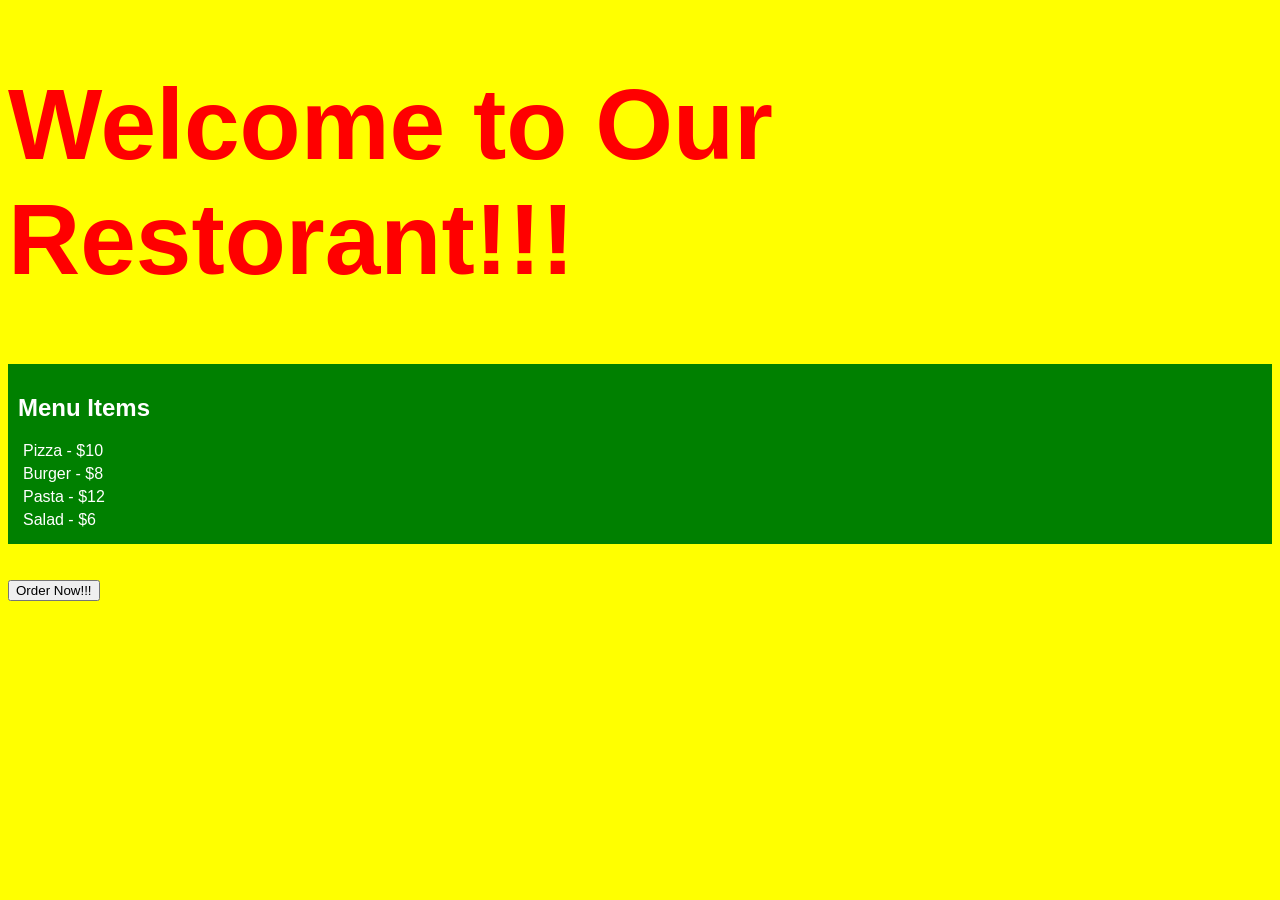
==== commit fb960659: "Merge pull request #1 from vesab0/junior added restorant website with menu" ====
--- a/index.html
+++ b/index.html
@@ -1,449 +1,73 @@
 <!DOCTYPE html>
-<html lang="en">
+<html>
 <head>
-    <meta charset="UTF-8">
-    <meta name="viewport" content="width=device-width, initial-scale=1.0">
-    <meta name="description" content="Fine dining restaurant with exquisite cuisine and exceptional service">
-    <meta name="theme-color" content="#2c1810">
-    <title>La Maison Élégante - Fine Dining Restaurant</title>
-    <link rel="preconnect" href="https://fonts.googleapis.com">
-    <link rel="preconnect" href="https://fonts.gstatic.com" crossorigin>
-    <link href="https://fonts.googleapis.com/css2?family=Playfair+Display:wght@400;600;700&family=Lato:wght@300;400;700&display=swap" rel="stylesheet">
-    <link rel="stylesheet" href="styles.css">
+    <title>Restorant Website</title>
+    <style>
+        body{
+            background-color:yellow;
+            font-family:arial;
+        }
+        .header{
+            color:red;
+            font-size:50px;
+        }
+        #menu{
+            background-color:green;
+            padding:10px;
+        }
+        .item{
+            color:white;
+            margin:5px;
+        }
+    </style>
 </head>
 <body>
-    <!-- Skip to main content for accessibility -->
-    <a href="#main-content" class="skip-link">Skip to main content</a>
-
-    <!-- Header with navigation -->
-    <header class="header" role="banner">
-        <nav class="navbar" role="navigation" aria-label="Main navigation">
-            <div class="container">
-                <div class="nav-brand">
-                    <h1 class="logo">La Maison Élégante</h1>
-                    <p class="tagline">Fine Dining Experience</p>
-                </div>
-                <button class="nav-toggle" aria-label="Toggle navigation menu" aria-expanded="false">
-                    <span class="hamburger"></span>
-                </button>
-                <ul class="nav-menu" role="menubar">
-                    <li role="none"><a href="#home" role="menuitem" class="nav-link active">Home</a></li>
-                    <li role="none"><a href="#menu" role="menuitem" class="nav-link">Menu</a></li>
-                    <li role="none"><a href="#about" role="menuitem" class="nav-link">About</a></li>
-                    <li role="none"><a href="#reservations" role="menuitem" class="nav-link">Reservations</a></li>
-                    <li role="none"><a href="#contact" role="menuitem" class="nav-link">Contact</a></li>
-                </ul>
-            </div>
-        </nav>
-    </header>
-
-    <!-- Hero Section -->
-    <section id="home" class="hero" role="img" aria-label="Restaurant interior">
-        <div class="hero-overlay"></div>
-        <div class="hero-content">
-            <h2 class="hero-title animate-fade-in">Experience Culinary Excellence</h2>
-            <p class="hero-subtitle animate-fade-in-delay">Where tradition meets innovation</p>
-            <div class="hero-cta animate-fade-in-delay-2">
-                <a href="#reservations" class="btn btn-primary">Reserve a Table</a>
-                <a href="#menu" class="btn btn-secondary">View Menu</a>
-            </div>
-        </div>
-        <div class="scroll-indicator" aria-hidden="true">
-            <span class="scroll-arrow"></span>
-        </div>
-    </section>
-
-    <!-- Main Content -->
-    <main id="main-content">
-        <!-- Features Section -->
-        <section class="features" aria-labelledby="features-heading">
-            <div class="container">
-                <h2 id="features-heading" class="sr-only">Our Features</h2>
-                <div class="features-grid">
-                    <article class="feature-card">
-                        <div class="feature-icon" aria-hidden="true">🍽️</div>
-                        <h3 class="feature-title">Exquisite Cuisine</h3>
-                        <p class="feature-description">Crafted by award-winning chefs using the finest seasonal ingredients</p>
-                    </article>
-                    <article class="feature-card">
-                        <div class="feature-icon" aria-hidden="true">🍷</div>
-                        <h3 class="feature-title">Premium Wine Selection</h3>
-                        <p class="feature-description">Curated collection from renowned vineyards around the world</p>
-                    </article>
-                    <article class="feature-card">
-                        <div class="feature-icon" aria-hidden="true">✨</div>
-                        <h3 class="feature-title">Elegant Ambiance</h3>
-                        <p class="feature-description">Sophisticated atmosphere perfect for any special occasion</p>
-                    </article>
-                </div>
-            </div>
-        </section>
-
-        <!-- Menu Section -->
-        <section id="menu" class="menu-section" aria-labelledby="menu-heading">
-            <div class="container">
-                <header class="section-header">
-                    <h2 id="menu-heading" class="section-title">Our Menu</h2>
-                    <p class="section-subtitle">Discover our signature dishes</p>
-                </header>
-
-                <!-- Menu Filter -->
-                <div class="menu-filter" role="tablist" aria-label="Menu categories">
-                    <button class="filter-btn active" data-category="all" role="tab" aria-selected="true" aria-controls="menu-items">All</button>
-                    <button class="filter-btn" data-category="appetizers" role="tab" aria-selected="false" aria-controls="menu-items">Appetizers</button>
-                    <button class="filter-btn" data-category="mains" role="tab" aria-selected="false" aria-controls="menu-items">Main Courses</button>
-                    <button class="filter-btn" data-category="desserts" role="tab" aria-selected="false" aria-controls="menu-items">Desserts</button>
-                </div>
-
-                <!-- Menu Items -->
-                <div id="menu-items" class="menu-grid" role="tabpanel">
-                    <!-- Appetizers -->
-                    <article class="menu-item" data-category="appetizers">
-                        <div class="menu-item-image" style="background: linear-gradient(135deg, #667eea 0%, #764ba2 100%);">
-                            <span class="menu-badge">Popular</span>
-                        </div>
-                        <div class="menu-item-content">
-                            <div class="menu-item-header">
-                                <h3 class="menu-item-title">Seared Scallops</h3>
-                                <span class="menu-item-price">$24</span>
-                            </div>
-                            <p class="menu-item-description">Pan-seared scallops with cauliflower purée and truffle oil</p>
-                            <div class="menu-item-tags">
-                                <span class="tag">Gluten-free</span>
-                                <span class="tag">Seafood</span>
-                            </div>
-                        </div>
-                    </article>
-
-                    <article class="menu-item" data-category="appetizers">
-                        <div class="menu-item-image" style="background: linear-gradient(135deg, #f093fb 0%, #f5576c 100%);"></div>
-                        <div class="menu-item-content">
-                            <div class="menu-item-header">
-                                <h3 class="menu-item-title">Foie Gras Terrine</h3>
-                                <span class="menu-item-price">$28</span>
-                            </div>
-                            <p class="menu-item-description">Classic French terrine with fig compote and brioche</p>
-                            <div class="menu-item-tags">
-                                <span class="tag">Chef's Special</span>
-                            </div>
-                        </div>
-                    </article>
-
-                    <article class="menu-item" data-category="appetizers">
-                        <div class="menu-item-image" style="background: linear-gradient(135deg, #4facfe 0%, #00f2fe 100%);"></div>
-                        <div class="menu-item-content">
-                            <div class="menu-item-header">
-                                <h3 class="menu-item-title">Burrata Caprese</h3>
-                                <span class="menu-item-price">$18</span>
-                            </div>
-                            <p class="menu-item-description">Fresh burrata with heirloom tomatoes and basil pesto</p>
-                            <div class="menu-item-tags">
-                                <span class="tag">Vegetarian</span>
-                            </div>
-                        </div>
-                    </article>
-
-                    <!-- Main Courses -->
-                    <article class="menu-item" data-category="mains">
-                        <div class="menu-item-image" style="background: linear-gradient(135deg, #fa709a 0%, #fee140 100%);">
-                            <span class="menu-badge">Signature</span>
-                        </div>
-                        <div class="menu-item-content">
-                            <div class="menu-item-header">
-                                <h3 class="menu-item-title">Wagyu Beef Tenderloin</h3>
-                                <span class="menu-item-price">$65</span>
-                            </div>
-                            <p class="menu-item-description">Premium wagyu with roasted vegetables and red wine reduction</p>
-                            <div class="menu-item-tags">
-                                <span class="tag">Premium</span>
-                            </div>
-                        </div>
-                    </article>
-
-                    <article class="menu-item" data-category="mains">
-                        <div class="menu-item-image" style="background: linear-gradient(135deg, #30cfd0 0%, #330867 100%);"></div>
-                        <div class="menu-item-content">
-                            <div class="menu-item-header">
-                                <h3 class="menu-item-title">Chilean Sea Bass</h3>
-                                <span class="menu-item-price">$48</span>
-                            </div>
-                            <p class="menu-item-description">Miso-glazed sea bass with bok choy and jasmine rice</p>
-                            <div class="menu-item-tags">
-                                <span class="tag">Seafood</span>
-                                <span class="tag">Gluten-free</span>
-                            </div>
-                        </div>
-                    </article>
-
-                    <article class="menu-item" data-category="mains">
-                        <div class="menu-item-image" style="background: linear-gradient(135deg, #a8edea 0%, #fed6e3 100%);"></div>
-                        <div class="menu-item-content">
-                            <div class="menu-item-header">
-                                <h3 class="menu-item-title">Duck Confit</h3>
-                                <span class="menu-item-price">$42</span>
-                            </div>
-                            <p class="menu-item-description">Slow-cooked duck leg with potato gratin and cherry gastrique</p>
-                            <div class="menu-item-tags">
-                                <span class="tag">Traditional</span>
-                            </div>
-                        </div>
-                    </article>
-
-                    <!-- Desserts -->
-                    <article class="menu-item" data-category="desserts">
-                        <div class="menu-item-image" style="background: linear-gradient(135deg, #ffecd2 0%, #fcb69f 100%);"></div>
-                        <div class="menu-item-content">
-                            <div class="menu-item-header">
-                                <h3 class="menu-item-title">Crème Brûlée</h3>
-                                <span class="menu-item-price">$14</span>
-                            </div>
-                            <p class="menu-item-description">Classic vanilla custard with caramelized sugar crust</p>
-                            <div class="menu-item-tags">
-                                <span class="tag">Classic</span>
-                            </div>
-                        </div>
-                    </article>
-
-                    <article class="menu-item" data-category="desserts">
-                        <div class="menu-item-image" style="background: linear-gradient(135deg, #ff9a9e 0%, #fecfef 100%);">
-                            <span class="menu-badge">Popular</span>
-                        </div>
-                        <div class="menu-item-content">
-                            <div class="menu-item-header">
-                                <h3 class="menu-item-title">Chocolate Soufflé</h3>
-                                <span class="menu-item-price">$16</span>
-                            </div>
-                            <p class="menu-item-description">Dark chocolate soufflé with vanilla ice cream</p>
-                            <div class="menu-item-tags">
-                                <span class="tag">Chef's Special</span>
-                            </div>
-                        </div>
-                    </article>
-
-                    <article class="menu-item" data-category="desserts">
-                        <div class="menu-item-image" style="background: linear-gradient(135deg, #fbc2eb 0%, #a6c1ee 100%);"></div>
-                        <div class="menu-item-content">
-                            <div class="menu-item-header">
-                                <h3 class="menu-item-title">Lemon Tart</h3>
-                                <span class="menu-item-price">$12</span>
-                            </div>
-                            <p class="menu-item-description">Tangy lemon curd in buttery pastry with meringue</p>
-                            <div class="menu-item-tags">
-                                <span class="tag">Light</span>
-                            </div>
-                        </div>
-                    </article>
-                </div>
-            </div>
-        </section>
-
-        <!-- About Section -->
-        <section id="about" class="about-section" aria-labelledby="about-heading">
-            <div class="container">
-                <div class="about-grid">
-                    <div class="about-content">
-                        <header>
-                            <h2 id="about-heading" class="section-title">Our Story</h2>
-                            <p class="section-subtitle">A legacy of culinary excellence</p>
-                        </header>
-                        <div class="about-text">
-                            <p>Founded in 1985, La Maison Élégante has been a cornerstone of fine dining, combining traditional French techniques with modern innovation. Our commitment to excellence has earned us numerous accolades and a loyal following of discerning diners.</p>
-                            <p>Led by Executive Chef Jean-Pierre Dubois, our culinary team sources the finest ingredients from local farms and international suppliers to create unforgettable dining experiences.</p>
-                        </div>
-                        <div class="about-stats">
-                            <div class="stat">
-                                <span class="stat-number" data-target="38">0</span>
-                                <span class="stat-label">Years of Excellence</span>
-                            </div>
-                            <div class="stat">
-                                <span class="stat-number" data-target="15">0</span>
-                                <span class="stat-label">Awards Won</span>
-                            </div>
-                            <div class="stat">
-                                <span class="stat-number" data-target="50000">0</span>
-                                <span class="stat-label">Happy Guests</span>
-                            </div>
-                        </div>
-                    </div>
-                    <div class="about-image">
-                        <div class="image-placeholder" style="background: linear-gradient(135deg, #667eea 0%, #764ba2 100%);">
-                            <span class="image-text">Chef at Work</span>
-                        </div>
-                    </div>
-                </div>
-            </div>
-        </section>
-
-        <!-- Reservations Section -->
-        <section id="reservations" class="reservations-section" aria-labelledby="reservations-heading">
-            <div class="container">
-                <header class="section-header">
-                    <h2 id="reservations-heading" class="section-title">Make a Reservation</h2>
-                    <p class="section-subtitle">Book your table for an unforgettable experience</p>
-                </header>
-                <form class="reservation-form" id="reservationForm" novalidate>
-                    <div class="form-row">
-                        <div class="form-group">
-                            <label for="name" class="form-label">Full Name *</label>
-                            <input type="text" id="name" name="name" class="form-input" required aria-required="true" placeholder="John Doe">
-                            <span class="form-error" role="alert"></span>
-                        </div>
-                        <div class="form-group">
-                            <label for="email" class="form-label">Email Address *</label>
-                            <input type="email" id="email" name="email" class="form-input" required aria-required="true" placeholder="john@example.com">
-                            <span class="form-error" role="alert"></span>
-                        </div>
-                    </div>
-                    <div class="form-row">
-                        <div class="form-group">
-                            <label for="phone" class="form-label">Phone Number *</label>
-                            <input type="tel" id="phone" name="phone" class="form-input" required aria-required="true" placeholder="+1 (555) 123-4567">
-                            <span class="form-error" role="alert"></span>
-                        </div>
-                        <div class="form-group">
-                            <label for="guests" class="form-label">Number of Guests *</label>
-                            <select id="guests" name="guests" class="form-input" required aria-required="true">
-                                <option value="">Select guests</option>
-                                <option value="1">1 Guest</option>
-                                <option value="2">2 Guests</option>
-                                <option value="3">3 Guests</option>
-                                <option value="4">4 Guests</option>
-                                <option value="5">5 Guests</option>
-                                <option value="6">6 Guests</option>
-                                <option value="7+">7+ Guests</option>
-                            </select>
-                            <span class="form-error" role="alert"></span>
-                        </div>
-                    </div>
-                    <div class="form-row">
-                        <div class="form-group">
-                            <label for="date" class="form-label">Reservation Date *</label>
-                            <input type="date" id="date" name="date" class="form-input" required aria-required="true">
-                            <span class="form-error" role="alert"></span>
-                        </div>
-                        <div class="form-group">
-                            <label for="time" class="form-label">Preferred Time *</label>
-                            <select id="time" name="time" class="form-input" required aria-required="true">
-                                <option value="">Select time</option>
-                                <option value="17:00">5:00 PM</option>
-                                <option value="17:30">5:30 PM</option>
-                                <option value="18:00">6:00 PM</option>
-                                <option value="18:30">6:30 PM</option>
-                                <option value="19:00">7:00 PM</option>
-                                <option value="19:30">7:30 PM</option>
-                                <option value="20:00">8:00 PM</option>
-                                <option value="20:30">8:30 PM</option>
-                                <option value="21:00">9:00 PM</option>
-                            </select>
-                            <span class="form-error" role="alert"></span>
-                        </div>
-                    </div>
-                    <div class="form-group">
-                        <label for="message" class="form-label">Special Requests</label>
-                        <textarea id="message" name="message" class="form-input" rows="4" placeholder="Any dietary restrictions or special occasions?"></textarea>
-                    </div>
-                    <button type="submit" class="btn btn-primary btn-large">Confirm Reservation</button>
-                </form>
-            </div>
-        </section>
-
-        <!-- Contact Section -->
-        <section id="contact" class="contact-section" aria-labelledby="contact-heading">
-            <div class="container">
-                <header class="section-header">
-                    <h2 id="contact-heading" class="section-title">Get in Touch</h2>
-                    <p class="section-subtitle">We'd love to hear from you</p>
-                </header>
-                <div class="contact-grid">
-                    <div class="contact-info">
-                        <div class="contact-item">
-                            <div class="contact-icon" aria-hidden="true">📍</div>
-                            <div class="contact-details">
-                                <h3 class="contact-title">Address</h3>
-                                <p>123 Gourmet Avenue<br>New York, NY 10001</p>
-                            </div>
-                        </div>
-                        <div class="contact-item">
-                            <div class="contact-icon" aria-hidden="true">📞</div>
-                            <div class="contact-details">
-                                <h3 class="contact-title">Phone</h3>
-                                <p><a href="tel:+15551234567">+1 (555) 123-4567</a></p>
-                            </div>
-                        </div>
-                        <div class="contact-item">
-                            <div class="contact-icon" aria-hidden="true">✉️</div>
-                            <div class="contact-details">
-                                <h3 class="contact-title">Email</h3>
-                                <p><a href="mailto:info@lamaisonelegante.com">info@lamaisonelegante.com</a></p>
-                            </div>
-                        </div>
-                        <div class="contact-item">
-                            <div class="contact-icon" aria-hidden="true">🕐</div>
-                            <div class="contact-details">
-                                <h3 class="contact-title">Hours</h3>
-                                <p>Tuesday - Sunday: 5:00 PM - 11:00 PM<br>Monday: Closed</p>
-                            </div>
-                        </div>
-                    </div>
-                    <div class="map-placeholder">
-                        <div class="map-overlay" style="background: linear-gradient(135deg, rgba(102, 126, 234, 0.9) 0%, rgba(118, 75, 162, 0.9) 100%);">
-                            <p>Interactive Map</p>
-                        </div>
-                    </div>
-                </div>
-            </div>
-        </section>
-    </main>
-
-    <!-- Footer -->
-    <footer class="footer" role="contentinfo">
-        <div class="container">
-            <div class="footer-content">
-                <div class="footer-section">
-                    <h3 class="footer-title">La Maison Élégante</h3>
-                    <p class="footer-text">Experience the finest in culinary artistry and exceptional service.</p>
-                    <div class="social-links">
-                        <a href="#" class="social-link" aria-label="Facebook">
-                            <span aria-hidden="true">f</span>
-                        </a>
-                        <a href="#" class="social-link" aria-label="Instagram">
-                            <span aria-hidden="true">📷</span>
-                        </a>
-                        <a href="#" class="social-link" aria-label="Twitter">
-                            <span aria-hidden="true">🐦</span>
-                        </a>
-                    </div>
-                </div>
-                <div class="footer-section">
-                    <h4 class="footer-heading">Quick Links</h4>
-                    <ul class="footer-links">
-                        <li><a href="#menu">Menu</a></li>
-                        <li><a href="#about">About Us</a></li>
-                        <li><a href="#reservations">Reservations</a></li>
-                        <li><a href="#contact">Contact</a></li>
-                    </ul>
-                </div>
-                <div class="footer-section">
-                    <h4 class="footer-heading">Newsletter</h4>
-                    <p class="footer-text">Subscribe for exclusive offers and updates</p>
-                    <form class="newsletter-form" id="newsletterForm">
-                        <input type="email" placeholder="Your email" class="newsletter-input" aria-label="Email for newsletter" required>
-                        <button type="submit" class="newsletter-btn" aria-label="Subscribe to newsletter">→</button>
-                    </form>
-                </div>
-            </div>
-            <div class="footer-bottom">
-                <p>&copy; 2026 La Maison Élégante. All rights reserved. | <a href="#">Privacy Policy</a> | <a href="#">Terms of Service</a></p>
-            </div>
-        </div>
-    </footer>
-
-    <!-- Toast Notification -->
-    <div id="toast" class="toast" role="alert" aria-live="polite" aria-atomic="true"></div>
-
-    <!-- Back to Top Button -->
-    <button id="backToTop" class="back-to-top" aria-label="Back to top">↑</button>
-
-    <script src="app.js"></script>
+    <div class="header">
+        <h1>Welcome to Our Restorant!!!</h1>
+    </div>
+    
+    <div id="menu">
+        <h2 style="color:white;">Menu Items</h2>
+        <div class="item">Pizza - $10</div>
+        <div class="item">Burger - $8</div>
+        <div class="item">Pasta - $12</div>
+        <div class="item">Salad - $6</div>
+    </div>
+    
+    <br><br>
+    
+    <button onclick="orderFood()">Order Now!!!</button>
+    
+    <div id="order"></div>
+    
+    <script>
+        var total = 0;
+        var items = [];
+        
+        function orderFood(){
+            var name = prompt("What is your name?");
+            var food = prompt("What do you want to order?");
+            var quantity = prompt("How many?");
+            
+            items.push(food);
+            
+            if(food == "Pizza"){
+                total = total + 10 * quantity;
+            }
+            if(food == "Burger"){
+                total = total + 8 * quantity;
+            }
+            if(food == "Pasta"){
+                total = total + 12 * quantity;
+            }
+            if(food == "Salad"){
+                total = total + 6 * quantity;
+            }
+            
+            document.getElementById("order").innerHTML = "<h3>Thank you " + name + "!</h3><p>You ordered: " + food + "</p><p>Quantity: " + quantity + "</p><p>Total: $" + total + "</p>";
+            
+            alert("Order placed!");
+        }
+    </script>
 </body>
 </html>
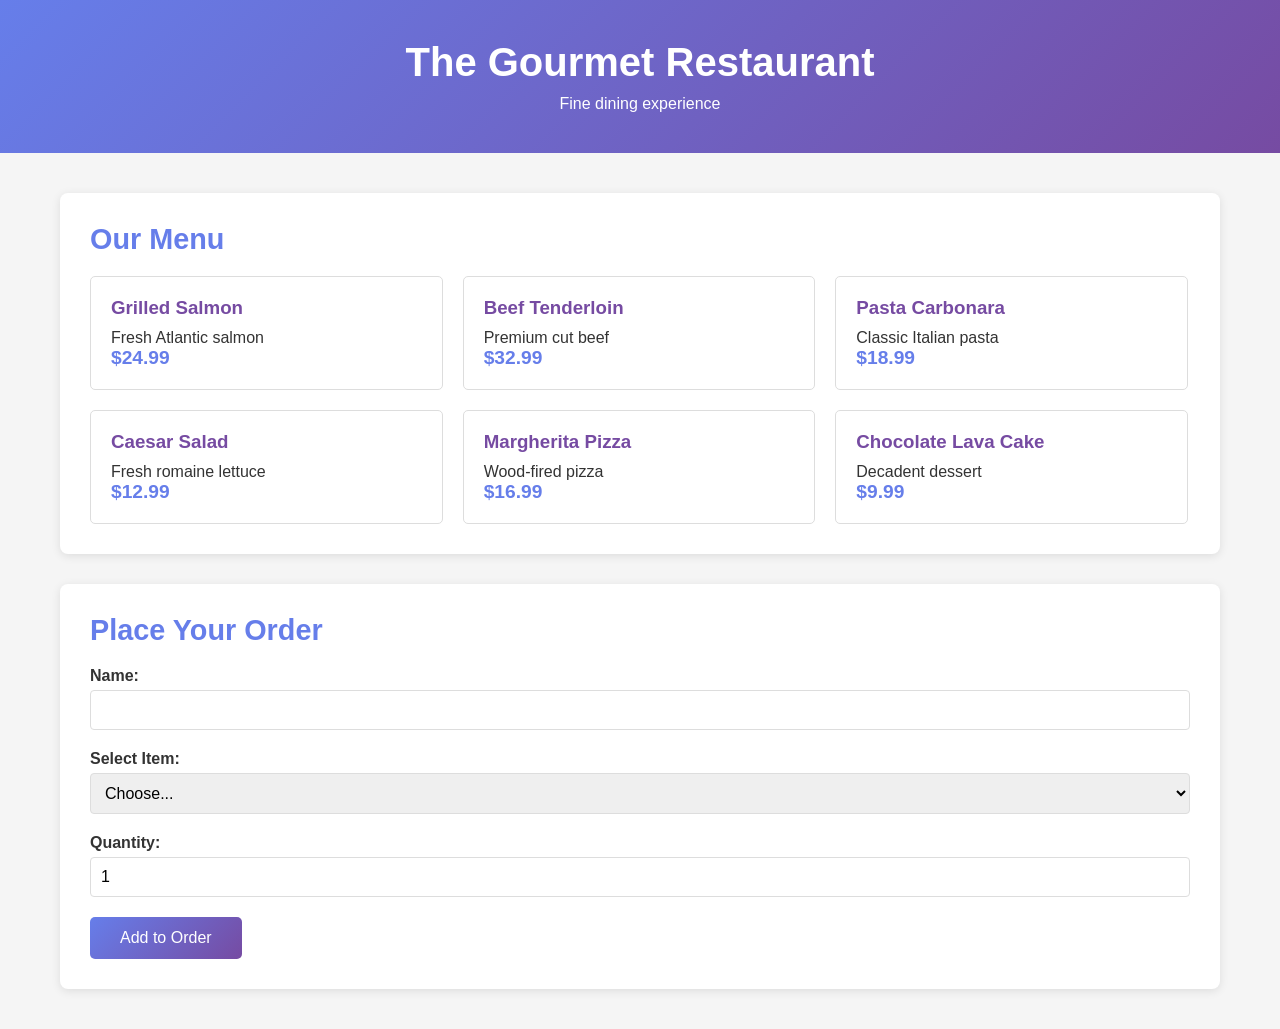
==== commit b344bcd6: "Merge pull request #2 from vesab0/intermediate Implement restaurant frontend with order system" ====
--- a/index.html
+++ b/index.html
@@ -1,73 +1,50 @@
 <!DOCTYPE html>
-<html>
+<html lang="en">
 <head>
-    <title>Restorant Website</title>
-    <style>
-        body{
-            background-color:yellow;
-            font-family:arial;
-        }
-        .header{
-            color:red;
-            font-size:50px;
-        }
-        #menu{
-            background-color:green;
-            padding:10px;
-        }
-        .item{
-            color:white;
-            margin:5px;
-        }
-    </style>
+    <meta charset="UTF-8">
+    <meta name="viewport" content="width=device-width, initial-scale=1.0">
+    <title>The Gourmet Restaurant</title>
+    <link rel="stylesheet" href="styles.css">
 </head>
 <body>
-    <div class="header">
-        <h1>Welcome to Our Restorant!!!</h1>
-    </div>
-    
-    <div id="menu">
-        <h2 style="color:white;">Menu Items</h2>
-        <div class="item">Pizza - $10</div>
-        <div class="item">Burger - $8</div>
-        <div class="item">Pasta - $12</div>
-        <div class="item">Salad - $6</div>
-    </div>
-    
-    <br><br>
-    
-    <button onclick="orderFood()">Order Now!!!</button>
-    
-    <div id="order"></div>
-    
-    <script>
-        var total = 0;
-        var items = [];
-        
-        function orderFood(){
-            var name = prompt("What is your name?");
-            var food = prompt("What do you want to order?");
-            var quantity = prompt("How many?");
+    <header class="header">
+        <h1>The Gourmet Restaurant</h1>
+        <p>Fine dining experience</p>
+    </header>
+
+    <main class="container">
+        <section class="menu-section">
+            <h2>Our Menu</h2>
+            <div id="menuItems"></div>
+        </section>
+
+        <section class="order-section">
+            <h2>Place Your Order</h2>
+            <form id="orderForm">
+                <div class="form-group">
+                    <label for="customerName">Name:</label>
+                    <input type="text" id="customerName" required>
+                </div>
+                
+                <div class="form-group">
+                    <label for="menuItem">Select Item:</label>
+                    <select id="menuItem" required>
+                        <option value="">Choose...</option>
+                    </select>
+                </div>
+                
+                <div class="form-group">
+                    <label for="quantity">Quantity:</label>
+                    <input type="number" id="quantity" min="1" value="1" required>
+                </div>
+                
+                <button type="submit" class="btn-submit">Add to Order</button>
+            </form>
             
-            items.push(food);
-            
-            if(food == "Pizza"){
-                total = total + 10 * quantity;
-            }
-            if(food == "Burger"){
-                total = total + 8 * quantity;
-            }
-            if(food == "Pasta"){
-                total = total + 12 * quantity;
-            }
-            if(food == "Salad"){
-                total = total + 6 * quantity;
-            }
-            
-            document.getElementById("order").innerHTML = "<h3>Thank you " + name + "!</h3><p>You ordered: " + food + "</p><p>Quantity: " + quantity + "</p><p>Total: $" + total + "</p>";
-            
-            alert("Order placed!");
-        }
-    </script>
+            <div id="orderSummary" class="order-summary"></div>
+        </section>
+    </main>
+
+    <script src="app.js"></script>
 </body>
 </html>
--- a/styles.css
+++ b/styles.css
@@ -0,0 +1,137 @@
+* {
+    margin: 0;
+    padding: 0;
+    box-sizing: border-box;
+}
+
+body {
+    font-family: 'Arial', sans-serif;
+    background-color: #f5f5f5;
+    color: #333;
+}
+
+.header {
+    background: linear-gradient(135deg, #667eea 0%, #764ba2 100%);
+    color: white;
+    text-align: center;
+    padding: 40px 20px;
+}
+
+.header h1 {
+    font-size: 2.5em;
+    margin-bottom: 10px;
+}
+
+.container {
+    max-width: 1200px;
+    margin: 40px auto;
+    padding: 0 20px;
+}
+
+.menu-section, .order-section {
+    background: white;
+    padding: 30px;
+    margin-bottom: 30px;
+    border-radius: 8px;
+    box-shadow: 0 2px 10px rgba(0,0,0,0.1);
+}
+
+h2 {
+    color: #667eea;
+    margin-bottom: 20px;
+    font-size: 1.8em;
+}
+
+/* Menu items - could be improved with grid */
+#menuItems {
+    display: flex;
+    flex-wrap: wrap;
+    gap: 20px;
+}
+
+.menu-item {
+    border: 1px solid #ddd;
+    padding: 20px;
+    border-radius: 5px;
+    width: calc(33.333% - 14px);
+    transition: transform 0.2s;
+}
+
+.menu-item:hover {
+    transform: translateY(-5px);
+    box-shadow: 0 4px 15px rgba(0,0,0,0.1);
+}
+
+.menu-item h3 {
+    color: #764ba2;
+    margin-bottom: 10px;
+}
+
+.price {
+    font-size: 1.2em;
+    font-weight: bold;
+    color: #667eea;
+}
+
+/* Form styles */
+.form-group {
+    margin-bottom: 20px;
+}
+
+label {
+    display: block;
+    margin-bottom: 5px;
+    font-weight: bold;
+}
+
+input, select {
+    width: 100%;
+    padding: 10px;
+    border: 1px solid #ddd;
+    border-radius: 4px;
+    font-size: 16px;
+}
+
+.btn-submit {
+    background: linear-gradient(135deg, #667eea 0%, #764ba2 100%);
+    color: white;
+    padding: 12px 30px;
+    border: none;
+    border-radius: 5px;
+    font-size: 16px;
+    cursor: pointer;
+    transition: opacity 0.3s;
+}
+
+.btn-submit:hover {
+    opacity: 0.9;
+}
+
+.order-summary {
+    margin-top: 30px;
+    padding: 20px;
+    background: #f9f9f9;
+    border-radius: 5px;
+    display: none;
+}
+
+.order-summary.active {
+    display: block;
+}
+
+.order-item {
+    padding: 10px;
+    border-bottom: 1px solid #ddd;
+    display: flex;
+    justify-content: space-between;
+}
+
+.total {
+    font-size: 1.3em;
+    font-weight: bold;
+    margin-top: 15px;
+    text-align: right;
+    color: #667eea;
+}
+
+/* Made with Bob */
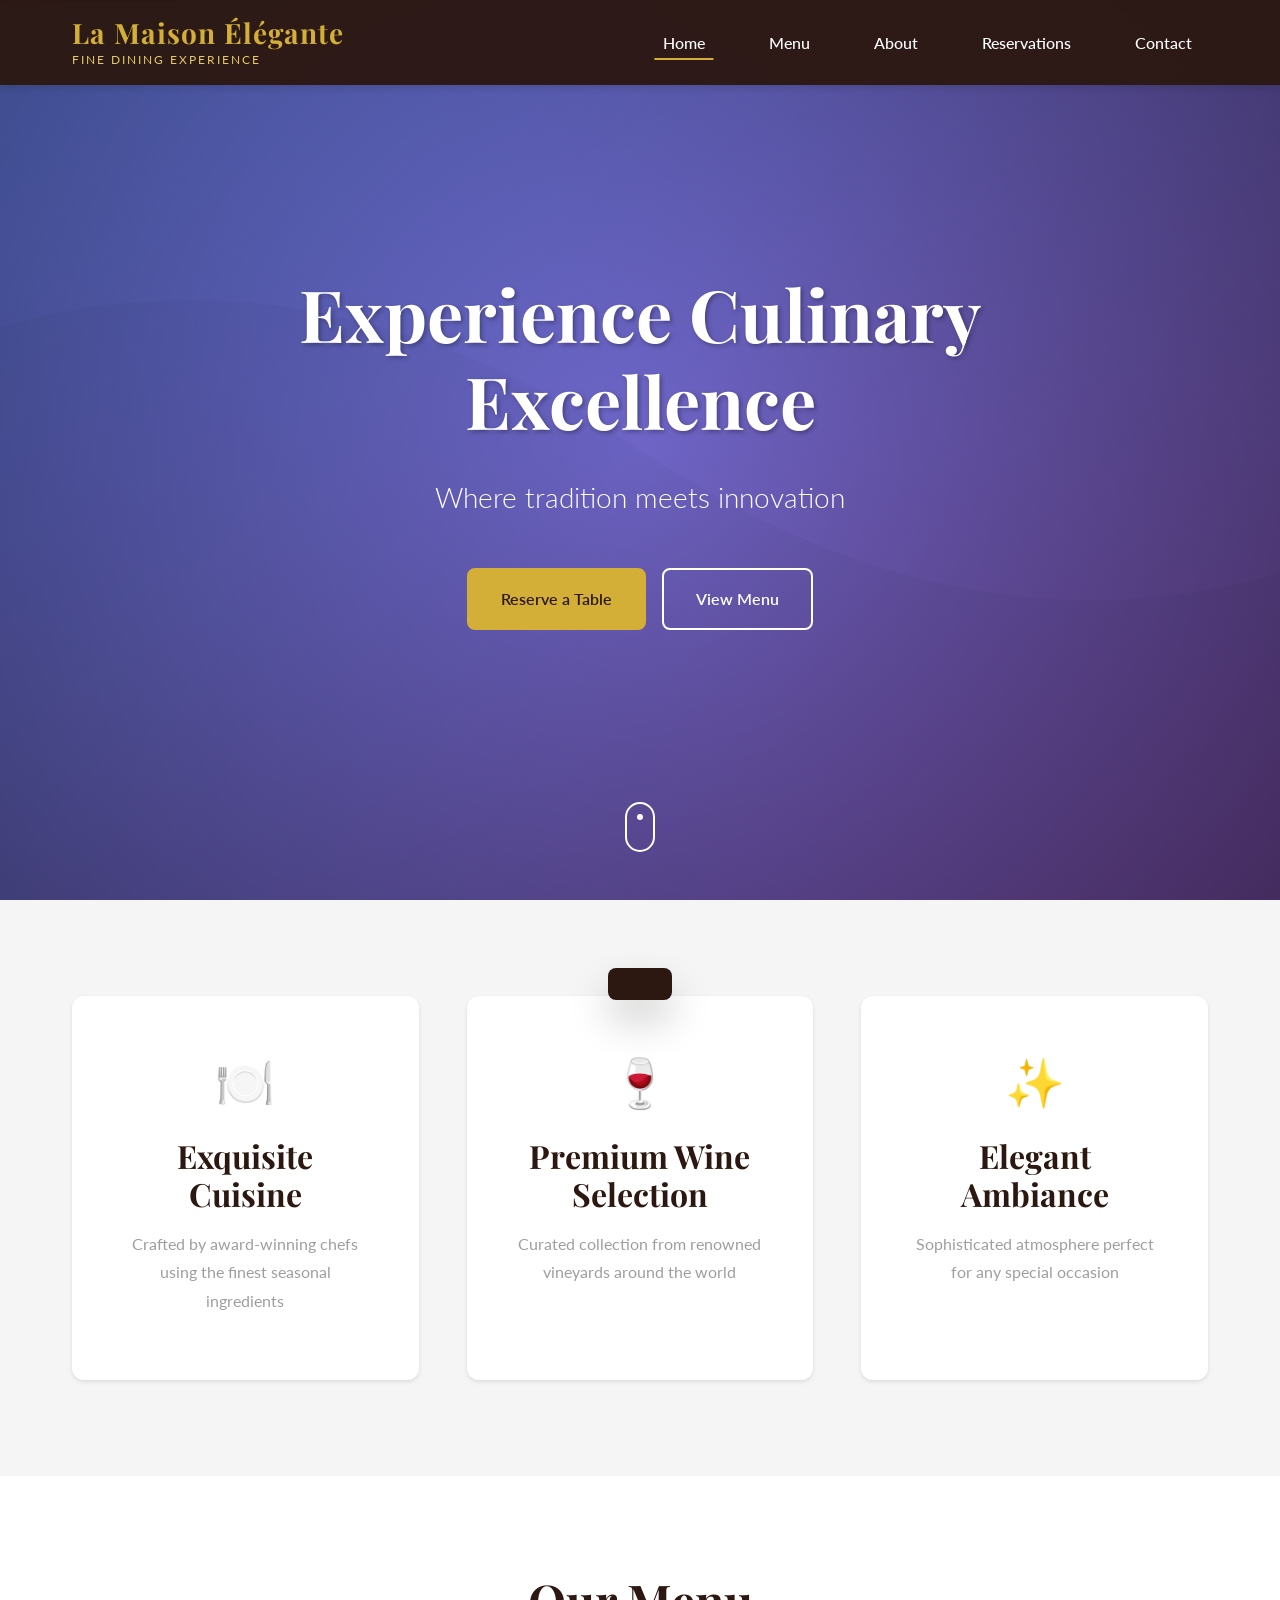
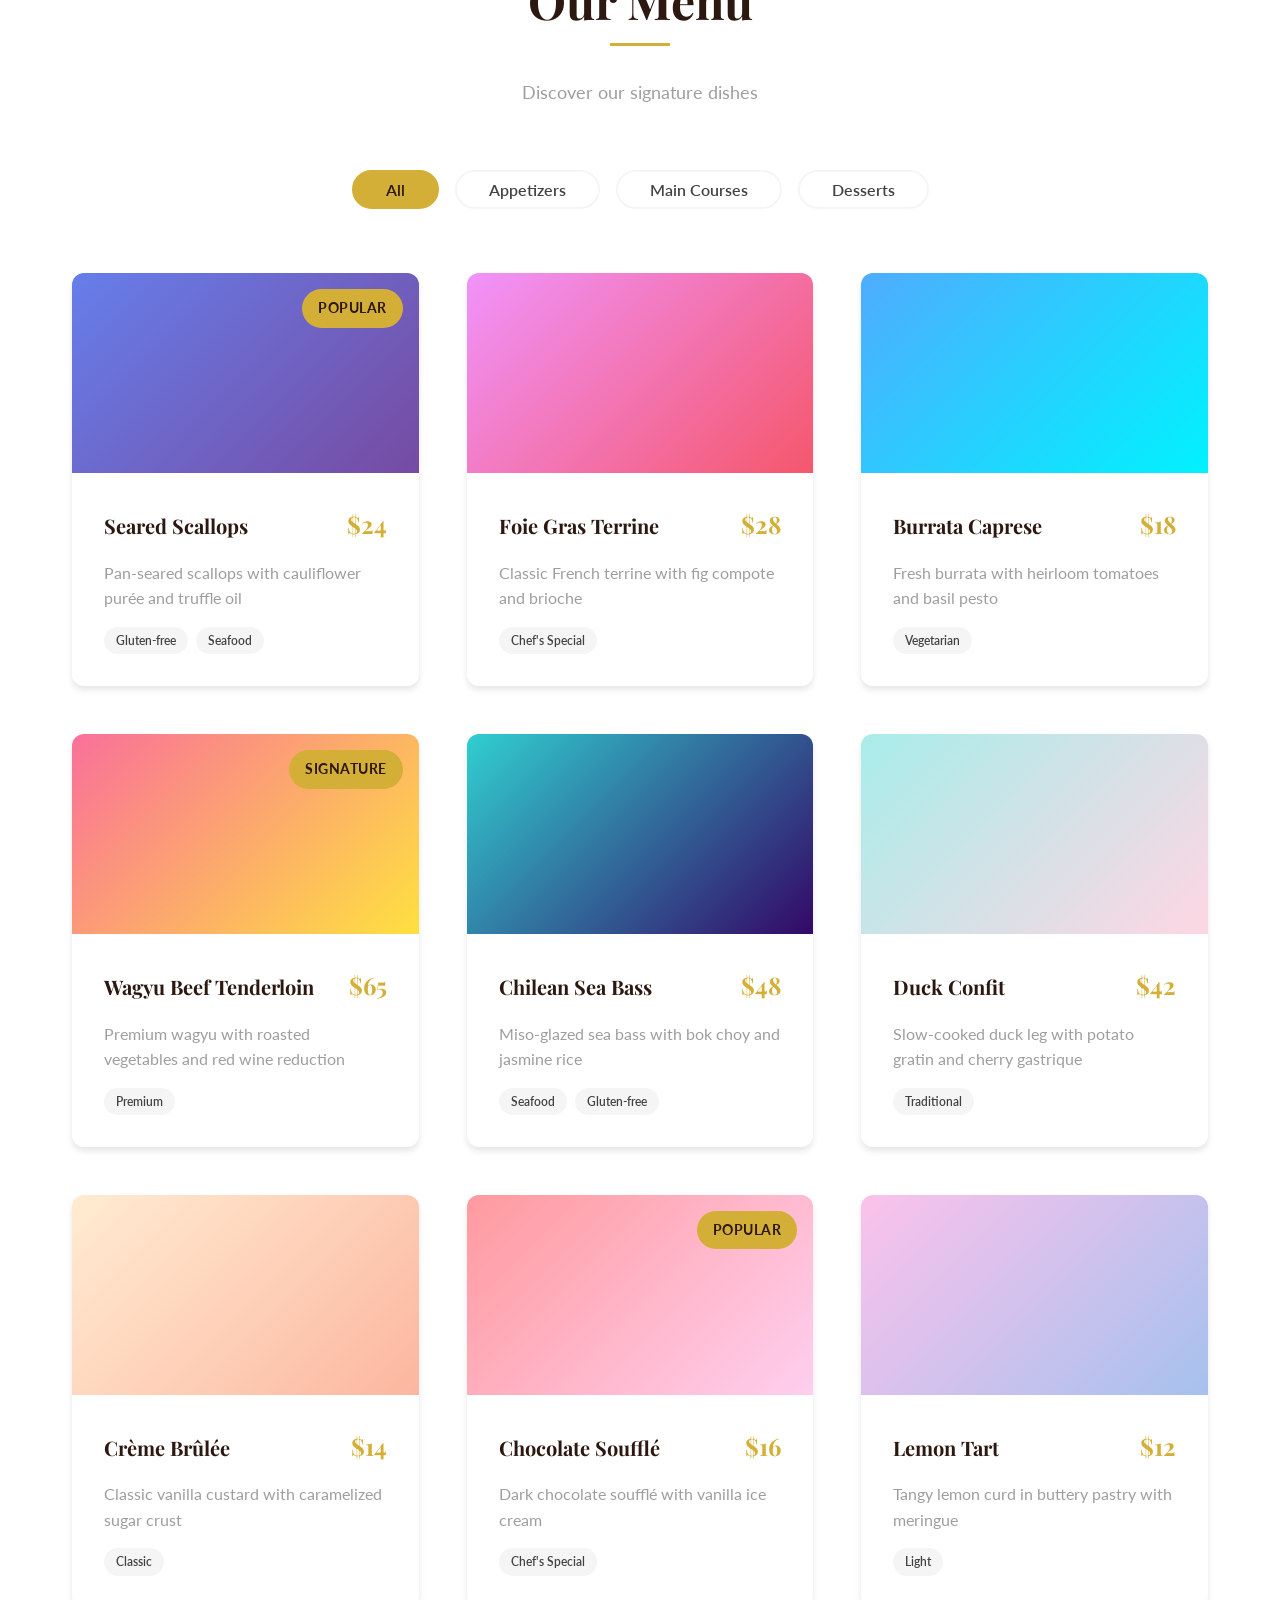
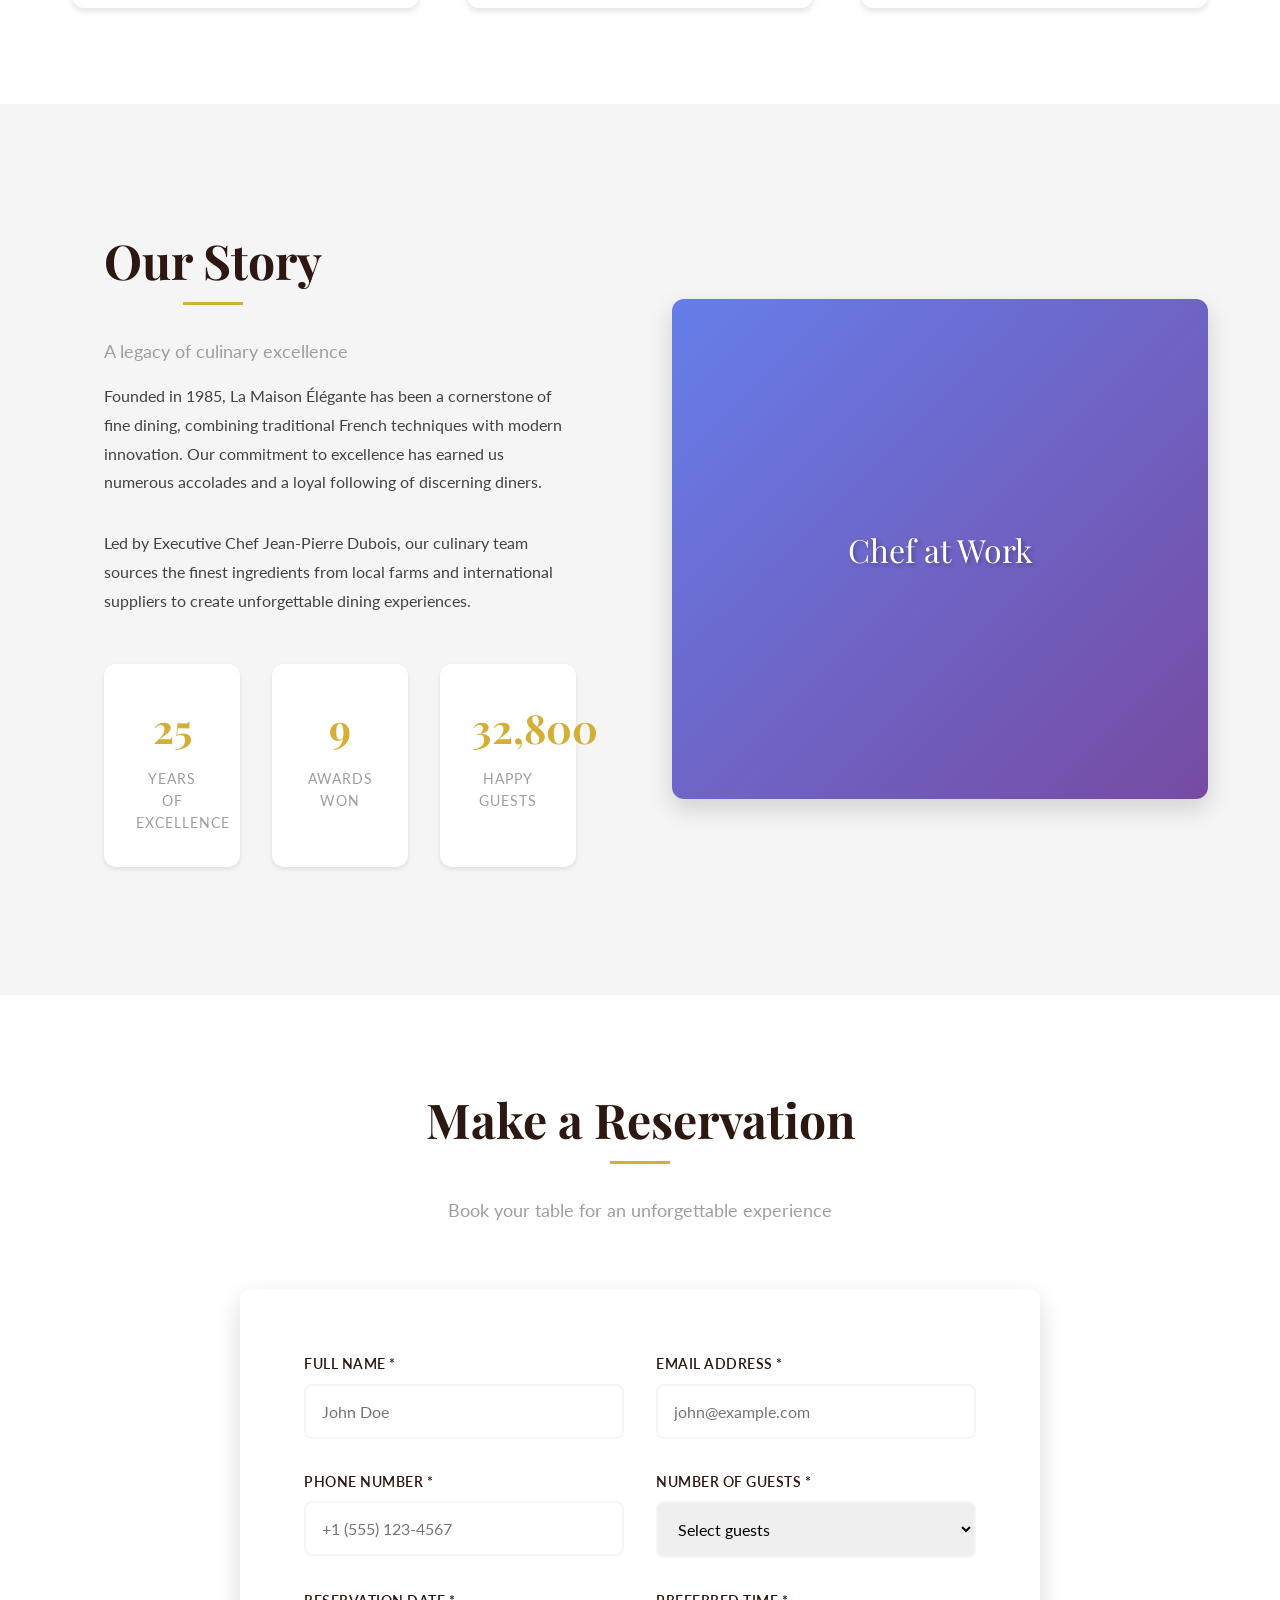
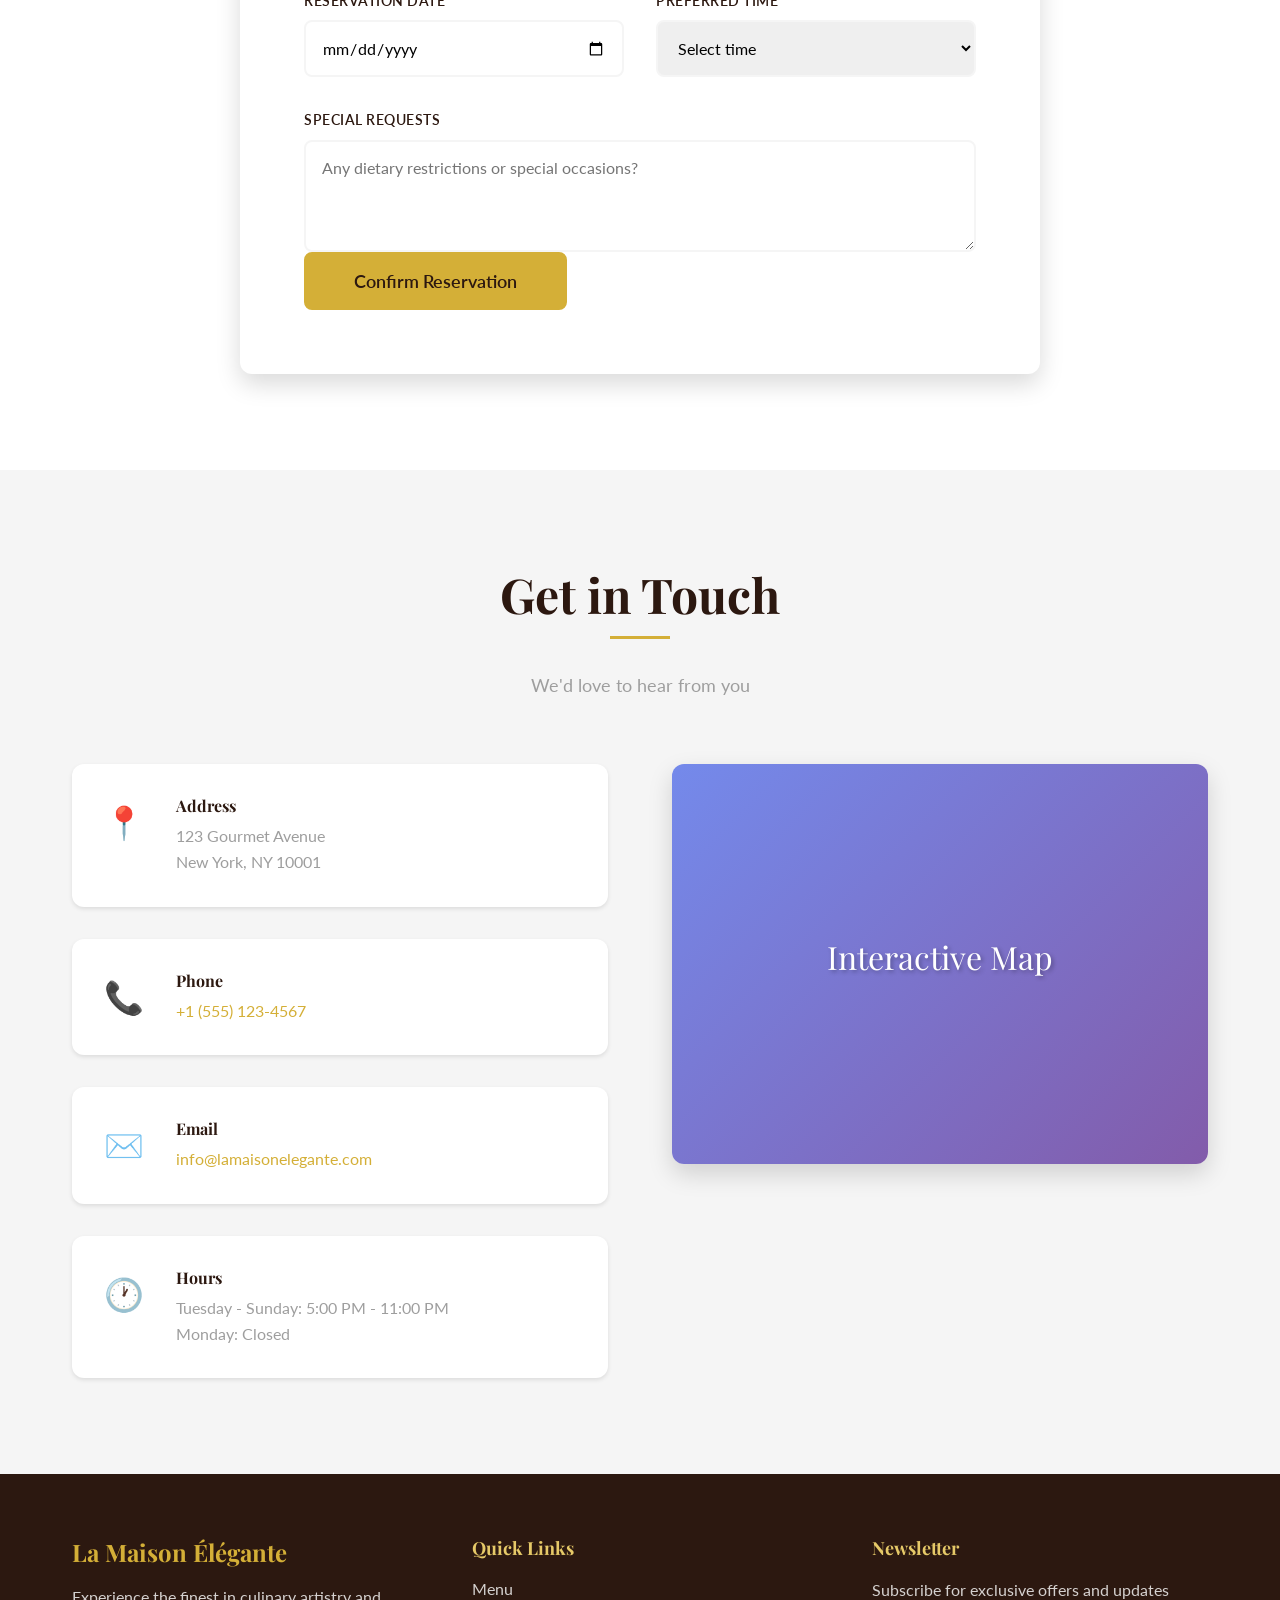
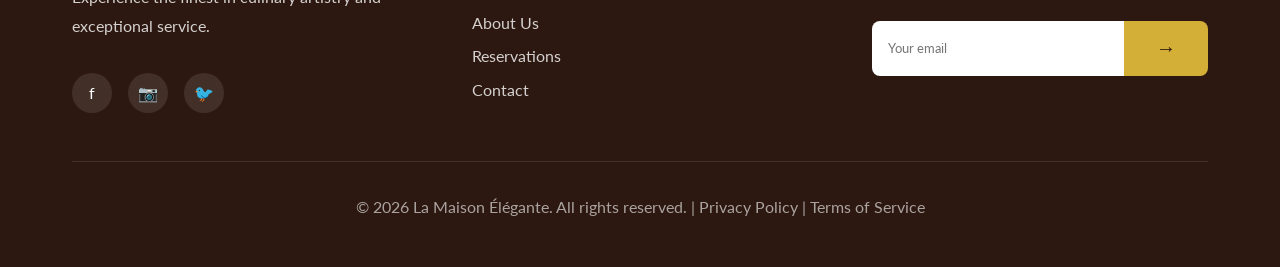
==== commit 59b99de9: "Merge pull request #3 from vesab0/Senior Restoraunt app" ====
--- a/index.html
+++ b/index.html
@@ -3,47 +3,446 @@
 <head>
     <meta charset="UTF-8">
     <meta name="viewport" content="width=device-width, initial-scale=1.0">
-    <title>The Gourmet Restaurant</title>
+    <meta name="description" content="Fine dining restaurant with exquisite cuisine and exceptional service">
+    <meta name="theme-color" content="#2c1810">
+    <title>La Maison Élégante - Fine Dining Restaurant</title>
+    <link rel="preconnect" href="https://fonts.googleapis.com">
+    <link rel="preconnect" href="https://fonts.gstatic.com" crossorigin>
+    <link href="https://fonts.googleapis.com/css2?family=Playfair+Display:wght@400;600;700&family=Lato:wght@300;400;700&display=swap" rel="stylesheet">
     <link rel="stylesheet" href="styles.css">
 </head>
 <body>
-    <header class="header">
-        <h1>The Gourmet Restaurant</h1>
-        <p>Fine dining experience</p>
+    <!-- Skip to main content for accessibility -->
+    <a href="#main-content" class="skip-link">Skip to main content</a>
+
+    <!-- Header with navigation -->
+    <header class="header" role="banner">
+        <nav class="navbar" role="navigation" aria-label="Main navigation">
+            <div class="container">
+                <div class="nav-brand">
+                    <h1 class="logo">La Maison Élégante</h1>
+                    <p class="tagline">Fine Dining Experience</p>
+                </div>
+                <button class="nav-toggle" aria-label="Toggle navigation menu" aria-expanded="false">
+                    <span class="hamburger"></span>
+                </button>
+                <ul class="nav-menu" role="menubar">
+                    <li role="none"><a href="#home" role="menuitem" class="nav-link active">Home</a></li>
+                    <li role="none"><a href="#menu" role="menuitem" class="nav-link">Menu</a></li>
+                    <li role="none"><a href="#about" role="menuitem" class="nav-link">About</a></li>
+                    <li role="none"><a href="#reservations" role="menuitem" class="nav-link">Reservations</a></li>
+                    <li role="none"><a href="#contact" role="menuitem" class="nav-link">Contact</a></li>
+                </ul>
+            </div>
+        </nav>
     </header>
 
-    <main class="container">
-        <section class="menu-section">
-            <h2>Our Menu</h2>
-            <div id="menuItems"></div>
+    <!-- Hero Section -->
+    <section id="home" class="hero" role="img" aria-label="Restaurant interior">
+        <div class="hero-overlay"></div>
+        <div class="hero-content">
+            <h2 class="hero-title animate-fade-in">Experience Culinary Excellence</h2>
+            <p class="hero-subtitle animate-fade-in-delay">Where tradition meets innovation</p>
+            <div class="hero-cta animate-fade-in-delay-2">
+                <a href="#reservations" class="btn btn-primary">Reserve a Table</a>
+                <a href="#menu" class="btn btn-secondary">View Menu</a>
+            </div>
+        </div>
+        <div class="scroll-indicator" aria-hidden="true">
+            <span class="scroll-arrow"></span>
+        </div>
+    </section>
+
+    <!-- Main Content -->
+    <main id="main-content">
+        <!-- Features Section -->
+        <section class="features" aria-labelledby="features-heading">
+            <div class="container">
+                <h2 id="features-heading" class="sr-only">Our Features</h2>
+                <div class="features-grid">
+                    <article class="feature-card">
+                        <div class="feature-icon" aria-hidden="true">🍽️</div>
+                        <h3 class="feature-title">Exquisite Cuisine</h3>
+                        <p class="feature-description">Crafted by award-winning chefs using the finest seasonal ingredients</p>
+                    </article>
+                    <article class="feature-card">
+                        <div class="feature-icon" aria-hidden="true">🍷</div>
+                        <h3 class="feature-title">Premium Wine Selection</h3>
+                        <p class="feature-description">Curated collection from renowned vineyards around the world</p>
+                    </article>
+                    <article class="feature-card">
+                        <div class="feature-icon" aria-hidden="true">✨</div>
+                        <h3 class="feature-title">Elegant Ambiance</h3>
+                        <p class="feature-description">Sophisticated atmosphere perfect for any special occasion</p>
+                    </article>
+                </div>
+            </div>
         </section>
 
-        <section class="order-section">
-            <h2>Place Your Order</h2>
-            <form id="orderForm">
-                <div class="form-group">
-                    <label for="customerName">Name:</label>
-                    <input type="text" id="customerName" required>
-                </div>
-                
-                <div class="form-group">
-                    <label for="menuItem">Select Item:</label>
-                    <select id="menuItem" required>
-                        <option value="">Choose...</option>
-                    </select>
-                </div>
-                
-                <div class="form-group">
-                    <label for="quantity">Quantity:</label>
-                    <input type="number" id="quantity" min="1" value="1" required>
-                </div>
-                
-                <button type="submit" class="btn-submit">Add to Order</button>
-            </form>
-            
-            <div id="orderSummary" class="order-summary"></div>
+        <!-- Menu Section -->
+        <section id="menu" class="menu-section" aria-labelledby="menu-heading">
+            <div class="container">
+                <header class="section-header">
+                    <h2 id="menu-heading" class="section-title">Our Menu</h2>
+                    <p class="section-subtitle">Discover our signature dishes</p>
+                </header>
+
+                <!-- Menu Filter -->
+                <div class="menu-filter" role="tablist" aria-label="Menu categories">
+                    <button class="filter-btn active" data-category="all" role="tab" aria-selected="true" aria-controls="menu-items">All</button>
+                    <button class="filter-btn" data-category="appetizers" role="tab" aria-selected="false" aria-controls="menu-items">Appetizers</button>
+                    <button class="filter-btn" data-category="mains" role="tab" aria-selected="false" aria-controls="menu-items">Main Courses</button>
+                    <button class="filter-btn" data-category="desserts" role="tab" aria-selected="false" aria-controls="menu-items">Desserts</button>
+                </div>
+
+                <!-- Menu Items -->
+                <div id="menu-items" class="menu-grid" role="tabpanel">
+                    <!-- Appetizers -->
+                    <article class="menu-item" data-category="appetizers">
+                        <div class="menu-item-image" style="background: linear-gradient(135deg, #667eea 0%, #764ba2 100%);">
+                            <span class="menu-badge">Popular</span>
+                        </div>
+                        <div class="menu-item-content">
+                            <div class="menu-item-header">
+                                <h3 class="menu-item-title">Seared Scallops</h3>
+                                <span class="menu-item-price">$24</span>
+                            </div>
+                            <p class="menu-item-description">Pan-seared scallops with cauliflower purée and truffle oil</p>
+                            <div class="menu-item-tags">
+                                <span class="tag">Gluten-free</span>
+                                <span class="tag">Seafood</span>
+                            </div>
+                        </div>
+                    </article>
+
+                    <article class="menu-item" data-category="appetizers">
+                        <div class="menu-item-image" style="background: linear-gradient(135deg, #f093fb 0%, #f5576c 100%);"></div>
+                        <div class="menu-item-content">
+                            <div class="menu-item-header">
+                                <h3 class="menu-item-title">Foie Gras Terrine</h3>
+                                <span class="menu-item-price">$28</span>
+                            </div>
+                            <p class="menu-item-description">Classic French terrine with fig compote and brioche</p>
+                            <div class="menu-item-tags">
+                                <span class="tag">Chef's Special</span>
+                            </div>
+                        </div>
+                    </article>
+
+                    <article class="menu-item" data-category="appetizers">
+                        <div class="menu-item-image" style="background: linear-gradient(135deg, #4facfe 0%, #00f2fe 100%);"></div>
+                        <div class="menu-item-content">
+                            <div class="menu-item-header">
+                                <h3 class="menu-item-title">Burrata Caprese</h3>
+                                <span class="menu-item-price">$18</span>
+                            </div>
+                            <p class="menu-item-description">Fresh burrata with heirloom tomatoes and basil pesto</p>
+                            <div class="menu-item-tags">
+                                <span class="tag">Vegetarian</span>
+                            </div>
+                        </div>
+                    </article>
+
+                    <!-- Main Courses -->
+                    <article class="menu-item" data-category="mains">
+                        <div class="menu-item-image" style="background: linear-gradient(135deg, #fa709a 0%, #fee140 100%);">
+                            <span class="menu-badge">Signature</span>
+                        </div>
+                        <div class="menu-item-content">
+                            <div class="menu-item-header">
+                                <h3 class="menu-item-title">Wagyu Beef Tenderloin</h3>
+                                <span class="menu-item-price">$65</span>
+                            </div>
+                            <p class="menu-item-description">Premium wagyu with roasted vegetables and red wine reduction</p>
+                            <div class="menu-item-tags">
+                                <span class="tag">Premium</span>
+                            </div>
+                        </div>
+                    </article>
+
+                    <article class="menu-item" data-category="mains">
+                        <div class="menu-item-image" style="background: linear-gradient(135deg, #30cfd0 0%, #330867 100%);"></div>
+                        <div class="menu-item-content">
+                            <div class="menu-item-header">
+                                <h3 class="menu-item-title">Chilean Sea Bass</h3>
+                                <span class="menu-item-price">$48</span>
+                            </div>
+                            <p class="menu-item-description">Miso-glazed sea bass with bok choy and jasmine rice</p>
+                            <div class="menu-item-tags">
+                                <span class="tag">Seafood</span>
+                                <span class="tag">Gluten-free</span>
+                            </div>
+                        </div>
+                    </article>
+
+                    <article class="menu-item" data-category="mains">
+                        <div class="menu-item-image" style="background: linear-gradient(135deg, #a8edea 0%, #fed6e3 100%);"></div>
+                        <div class="menu-item-content">
+                            <div class="menu-item-header">
+                                <h3 class="menu-item-title">Duck Confit</h3>
+                                <span class="menu-item-price">$42</span>
+                            </div>
+                            <p class="menu-item-description">Slow-cooked duck leg with potato gratin and cherry gastrique</p>
+                            <div class="menu-item-tags">
+                                <span class="tag">Traditional</span>
+                            </div>
+                        </div>
+                    </article>
+
+                    <!-- Desserts -->
+                    <article class="menu-item" data-category="desserts">
+                        <div class="menu-item-image" style="background: linear-gradient(135deg, #ffecd2 0%, #fcb69f 100%);"></div>
+                        <div class="menu-item-content">
+                            <div class="menu-item-header">
+                                <h3 class="menu-item-title">Crème Brûlée</h3>
+                                <span class="menu-item-price">$14</span>
+                            </div>
+                            <p class="menu-item-description">Classic vanilla custard with caramelized sugar crust</p>
+                            <div class="menu-item-tags">
+                                <span class="tag">Classic</span>
+                            </div>
+                        </div>
+                    </article>
+
+                    <article class="menu-item" data-category="desserts">
+                        <div class="menu-item-image" style="background: linear-gradient(135deg, #ff9a9e 0%, #fecfef 100%);">
+                            <span class="menu-badge">Popular</span>
+                        </div>
+                        <div class="menu-item-content">
+                            <div class="menu-item-header">
+                                <h3 class="menu-item-title">Chocolate Soufflé</h3>
+                                <span class="menu-item-price">$16</span>
+                            </div>
+                            <p class="menu-item-description">Dark chocolate soufflé with vanilla ice cream</p>
+                            <div class="menu-item-tags">
+                                <span class="tag">Chef's Special</span>
+                            </div>
+                        </div>
+                    </article>
+
+                    <article class="menu-item" data-category="desserts">
+                        <div class="menu-item-image" style="background: linear-gradient(135deg, #fbc2eb 0%, #a6c1ee 100%);"></div>
+                        <div class="menu-item-content">
+                            <div class="menu-item-header">
+                                <h3 class="menu-item-title">Lemon Tart</h3>
+                                <span class="menu-item-price">$12</span>
+                            </div>
+                            <p class="menu-item-description">Tangy lemon curd in buttery pastry with meringue</p>
+                            <div class="menu-item-tags">
+                                <span class="tag">Light</span>
+                            </div>
+                        </div>
+                    </article>
+                </div>
+            </div>
+        </section>
+
+        <!-- About Section -->
+        <section id="about" class="about-section" aria-labelledby="about-heading">
+            <div class="container">
+                <div class="about-grid">
+                    <div class="about-content">
+                        <header>
+                            <h2 id="about-heading" class="section-title">Our Story</h2>
+                            <p class="section-subtitle">A legacy of culinary excellence</p>
+                        </header>
+                        <div class="about-text">
+                            <p>Founded in 1985, La Maison Élégante has been a cornerstone of fine dining, combining traditional French techniques with modern innovation. Our commitment to excellence has earned us numerous accolades and a loyal following of discerning diners.</p>
+                            <p>Led by Executive Chef Jean-Pierre Dubois, our culinary team sources the finest ingredients from local farms and international suppliers to create unforgettable dining experiences.</p>
+                        </div>
+                        <div class="about-stats">
+                            <div class="stat">
+                                <span class="stat-number" data-target="38">0</span>
+                                <span class="stat-label">Years of Excellence</span>
+                            </div>
+                            <div class="stat">
+                                <span class="stat-number" data-target="15">0</span>
+                                <span class="stat-label">Awards Won</span>
+                            </div>
+                            <div class="stat">
+                                <span class="stat-number" data-target="50000">0</span>
+                                <span class="stat-label">Happy Guests</span>
+                            </div>
+                        </div>
+                    </div>
+                    <div class="about-image">
+                        <div class="image-placeholder" style="background: linear-gradient(135deg, #667eea 0%, #764ba2 100%);">
+                            <span class="image-text">Chef at Work</span>
+                        </div>
+                    </div>
+                </div>
+            </div>
+        </section>
+
+        <!-- Reservations Section -->
+        <section id="reservations" class="reservations-section" aria-labelledby="reservations-heading">
+            <div class="container">
+                <header class="section-header">
+                    <h2 id="reservations-heading" class="section-title">Make a Reservation</h2>
+                    <p class="section-subtitle">Book your table for an unforgettable experience</p>
+                </header>
+                <form class="reservation-form" id="reservationForm" novalidate>
+                    <div class="form-row">
+                        <div class="form-group">
+                            <label for="name" class="form-label">Full Name *</label>
+                            <input type="text" id="name" name="name" class="form-input" required aria-required="true" placeholder="John Doe">
+                            <span class="form-error" role="alert"></span>
+                        </div>
+                        <div class="form-group">
+                            <label for="email" class="form-label">Email Address *</label>
+                            <input type="email" id="email" name="email" class="form-input" required aria-required="true" placeholder="john@example.com">
+                            <span class="form-error" role="alert"></span>
+                        </div>
+                    </div>
+                    <div class="form-row">
+                        <div class="form-group">
+                            <label for="phone" class="form-label">Phone Number *</label>
+                            <input type="tel" id="phone" name="phone" class="form-input" required aria-required="true" placeholder="+1 (555) 123-4567">
+                            <span class="form-error" role="alert"></span>
+                        </div>
+                        <div class="form-group">
+                            <label for="guests" class="form-label">Number of Guests *</label>
+                            <select id="guests" name="guests" class="form-input" required aria-required="true">
+                                <option value="">Select guests</option>
+                                <option value="1">1 Guest</option>
+                                <option value="2">2 Guests</option>
+                                <option value="3">3 Guests</option>
+                                <option value="4">4 Guests</option>
+                                <option value="5">5 Guests</option>
+                                <option value="6">6 Guests</option>
+                                <option value="7+">7+ Guests</option>
+                            </select>
+                            <span class="form-error" role="alert"></span>
+                        </div>
+                    </div>
+                    <div class="form-row">
+                        <div class="form-group">
+                            <label for="date" class="form-label">Reservation Date *</label>
+                            <input type="date" id="date" name="date" class="form-input" required aria-required="true">
+                            <span class="form-error" role="alert"></span>
+                        </div>
+                        <div class="form-group">
+                            <label for="time" class="form-label">Preferred Time *</label>
+                            <select id="time" name="time" class="form-input" required aria-required="true">
+                                <option value="">Select time</option>
+                                <option value="17:00">5:00 PM</option>
+                                <option value="17:30">5:30 PM</option>
+                                <option value="18:00">6:00 PM</option>
+                                <option value="18:30">6:30 PM</option>
+                                <option value="19:00">7:00 PM</option>
+                                <option value="19:30">7:30 PM</option>
+                                <option value="20:00">8:00 PM</option>
+                                <option value="20:30">8:30 PM</option>
+                                <option value="21:00">9:00 PM</option>
+                            </select>
+                            <span class="form-error" role="alert"></span>
+                        </div>
+                    </div>
+                    <div class="form-group">
+                        <label for="message" class="form-label">Special Requests</label>
+                        <textarea id="message" name="message" class="form-input" rows="4" placeholder="Any dietary restrictions or special occasions?"></textarea>
+                    </div>
+                    <button type="submit" class="btn btn-primary btn-large">Confirm Reservation</button>
+                </form>
+            </div>
+        </section>
+
+        <!-- Contact Section -->
+        <section id="contact" class="contact-section" aria-labelledby="contact-heading">
+            <div class="container">
+                <header class="section-header">
+                    <h2 id="contact-heading" class="section-title">Get in Touch</h2>
+                    <p class="section-subtitle">We'd love to hear from you</p>
+                </header>
+                <div class="contact-grid">
+                    <div class="contact-info">
+                        <div class="contact-item">
+                            <div class="contact-icon" aria-hidden="true">📍</div>
+                            <div class="contact-details">
+                                <h3 class="contact-title">Address</h3>
+                                <p>123 Gourmet Avenue<br>New York, NY 10001</p>
+                            </div>
+                        </div>
+                        <div class="contact-item">
+                            <div class="contact-icon" aria-hidden="true">📞</div>
+                            <div class="contact-details">
+                                <h3 class="contact-title">Phone</h3>
+                                <p><a href="tel:+15551234567">+1 (555) 123-4567</a></p>
+                            </div>
+                        </div>
+                        <div class="contact-item">
+                            <div class="contact-icon" aria-hidden="true">✉️</div>
+                            <div class="contact-details">
+                                <h3 class="contact-title">Email</h3>
+                                <p><a href="mailto:info@lamaisonelegante.com">info@lamaisonelegante.com</a></p>
+                            </div>
+                        </div>
+                        <div class="contact-item">
+                            <div class="contact-icon" aria-hidden="true">🕐</div>
+                            <div class="contact-details">
+                                <h3 class="contact-title">Hours</h3>
+                                <p>Tuesday - Sunday: 5:00 PM - 11:00 PM<br>Monday: Closed</p>
+                            </div>
+                        </div>
+                    </div>
+                    <div class="map-placeholder">
+                        <div class="map-overlay" style="background: linear-gradient(135deg, rgba(102, 126, 234, 0.9) 0%, rgba(118, 75, 162, 0.9) 100%);">
+                            <p>Interactive Map</p>
+                        </div>
+                    </div>
+                </div>
+            </div>
         </section>
     </main>
+
+    <!-- Footer -->
+    <footer class="footer" role="contentinfo">
+        <div class="container">
+            <div class="footer-content">
+                <div class="footer-section">
+                    <h3 class="footer-title">La Maison Élégante</h3>
+                    <p class="footer-text">Experience the finest in culinary artistry and exceptional service.</p>
+                    <div class="social-links">
+                        <a href="#" class="social-link" aria-label="Facebook">
+                            <span aria-hidden="true">f</span>
+                        </a>
+                        <a href="#" class="social-link" aria-label="Instagram">
+                            <span aria-hidden="true">📷</span>
+                        </a>
+                        <a href="#" class="social-link" aria-label="Twitter">
+                            <span aria-hidden="true">🐦</span>
+                        </a>
+                    </div>
+                </div>
+                <div class="footer-section">
+                    <h4 class="footer-heading">Quick Links</h4>
+                    <ul class="footer-links">
+                        <li><a href="#menu">Menu</a></li>
+                        <li><a href="#about">About Us</a></li>
+                        <li><a href="#reservations">Reservations</a></li>
+                        <li><a href="#contact">Contact</a></li>
+                    </ul>
+                </div>
+                <div class="footer-section">
+                    <h4 class="footer-heading">Newsletter</h4>
+                    <p class="footer-text">Subscribe for exclusive offers and updates</p>
+                    <form class="newsletter-form" id="newsletterForm">
+                        <input type="email" placeholder="Your email" class="newsletter-input" aria-label="Email for newsletter" required>
+                        <button type="submit" class="newsletter-btn" aria-label="Subscribe to newsletter">→</button>
+                    </form>
+                </div>
+            </div>
+            <div class="footer-bottom">
+                <p>&copy; 2026 La Maison Élégante. All rights reserved. | <a href="#">Privacy Policy</a> | <a href="#">Terms of Service</a></p>
+            </div>
+        </div>
+    </footer>
+
+    <!-- Toast Notification -->
+    <div id="toast" class="toast" role="alert" aria-live="polite" aria-atomic="true"></div>
+
+    <!-- Back to Top Button -->
+    <button id="backToTop" class="back-to-top" aria-label="Back to top">↑</button>
 
     <script src="app.js"></script>
 </body>
--- a/styles.css
+++ b/styles.css
@@ -1,137 +1,1230 @@
-* {
+/* ===================================
+   CSS Custom Properties (Variables)
+   =================================== */
+:root {
+    /* Color Palette */
+    --primary-color: #2c1810;
+    --primary-light: #4a2f23;
+    --primary-dark: #1a0f0a;
+    --accent-color: #d4af37;
+    --accent-light: #e6c968;
+    --accent-dark: #b8941f;
+    
+    /* Neutral Colors */
+    --white: #ffffff;
+    --off-white: #fafafa;
+    --light-gray: #f5f5f5;
+    --gray: #9e9e9e;
+    --dark-gray: #424242;
+    --black: #000000;
+    
+    /* Semantic Colors */
+    --success: #4caf50;
+    --error: #f44336;
+    --warning: #ff9800;
+    --info: #2196f3;
+    
+    /* Typography */
+    --font-primary: 'Playfair Display', serif;
+    --font-secondary: 'Lato', sans-serif;
+    
+    /* Spacing */
+    --spacing-xs: 0.5rem;
+    --spacing-sm: 1rem;
+    --spacing-md: 2rem;
+    --spacing-lg: 3rem;
+    --spacing-xl: 4rem;
+    --spacing-xxl: 6rem;
+    
+    /* Transitions */
+    --transition-fast: 0.2s ease;
+    --transition-normal: 0.3s ease;
+    --transition-slow: 0.5s ease;
+    
+    /* Shadows */
+    --shadow-sm: 0 2px 4px rgba(0, 0, 0, 0.1);
+    --shadow-md: 0 4px 6px rgba(0, 0, 0, 0.1);
+    --shadow-lg: 0 10px 25px rgba(0, 0, 0, 0.15);
+    --shadow-xl: 0 20px 40px rgba(0, 0, 0, 0.2);
+    
+    /* Border Radius */
+    --radius-sm: 4px;
+    --radius-md: 8px;
+    --radius-lg: 12px;
+    --radius-xl: 20px;
+    
+    /* Z-index */
+    --z-dropdown: 1000;
+    --z-sticky: 1020;
+    --z-fixed: 1030;
+    --z-modal-backdrop: 1040;
+    --z-modal: 1050;
+    --z-popover: 1060;
+    --z-tooltip: 1070;
+}
+
+/* ===================================
+   Reset & Base Styles
+   =================================== */
+*, *::before, *::after {
     margin: 0;
     padding: 0;
     box-sizing: border-box;
 }
 
+html {
+    font-size: 16px;
+    scroll-behavior: smooth;
+    scroll-padding-top: 80px;
+}
+
 body {
-    font-family: 'Arial', sans-serif;
-    background-color: #f5f5f5;
-    color: #333;
-}
-
+    font-family: var(--font-secondary);
+    font-weight: 400;
+    line-height: 1.6;
+    color: var(--dark-gray);
+    background-color: var(--white);
+    overflow-x: hidden;
+}
+
+/* ===================================
+   Typography
+   =================================== */
+h1, h2, h3, h4, h5, h6 {
+    font-family: var(--font-primary);
+    font-weight: 700;
+    line-height: 1.2;
+    color: var(--primary-color);
+    margin-bottom: var(--spacing-sm);
+}
+
+h1 { font-size: clamp(2.5rem, 5vw, 4rem); }
+h2 { font-size: clamp(2rem, 4vw, 3rem); }
+h3 { font-size: clamp(1.5rem, 3vw, 2rem); }
+h4 { font-size: clamp(1.25rem, 2.5vw, 1.75rem); }
+h5 { font-size: clamp(1.125rem, 2vw, 1.5rem); }
+h6 { font-size: clamp(1rem, 1.5vw, 1.25rem); }
+
+p {
+    margin-bottom: var(--spacing-sm);
+}
+
+a {
+    color: var(--accent-color);
+    text-decoration: none;
+    transition: color var(--transition-fast);
+}
+
+a:hover, a:focus {
+    color: var(--accent-dark);
+}
+
+/* ===================================
+   Accessibility
+   =================================== */
+.skip-link {
+    position: absolute;
+    top: -40px;
+    left: 0;
+    background: var(--primary-color);
+    color: var(--white);
+    padding: var(--spacing-xs) var(--spacing-sm);
+    z-index: 100;
+    transition: top var(--transition-fast);
+}
+
+.skip-link:focus {
+    top: 0;
+}
+
+.sr-only {
+    position: absolute;
+    width: 1px;
+    height: 1px;
+    padding: 0;
+    margin: -1px;
+    overflow: hidden;
+    clip: rect(0, 0, 0, 0);
+    white-space: nowrap;
+    border-width: 0;
+}
+
+/* Focus styles for keyboard navigation */
+*:focus-visible {
+    outline: 3px solid var(--accent-color);
+    outline-offset: 2px;
+}
+
+/* ===================================
+   Layout Utilities
+   =================================== */
+.container {
+    width: 100%;
+    max-width: 1200px;
+    margin: 0 auto;
+    padding: 0 var(--spacing-md);
+}
+
+/* ===================================
+   Header & Navigation
+   =================================== */
 .header {
+    position: fixed;
+    top: 0;
+    left: 0;
+    right: 0;
+    background: rgba(44, 24, 16, 0.95);
+    backdrop-filter: blur(10px);
+    box-shadow: var(--shadow-md);
+    z-index: var(--z-fixed);
+    transition: transform var(--transition-normal);
+}
+
+.header.hidden {
+    transform: translateY(-100%);
+}
+
+.navbar {
+    padding: var(--spacing-sm) 0;
+}
+
+.navbar .container {
+    display: flex;
+    justify-content: space-between;
+    align-items: center;
+}
+
+.nav-brand {
+    color: var(--white);
+}
+
+.logo {
+    font-size: 1.75rem;
+    margin: 0;
+    color: var(--accent-color);
+    letter-spacing: 1px;
+}
+
+.tagline {
+    font-size: 0.75rem;
+    color: var(--accent-light);
+    text-transform: uppercase;
+    letter-spacing: 2px;
+    margin: 0;
+}
+
+.nav-toggle {
+    display: none;
+    background: none;
+    border: none;
+    cursor: pointer;
+    padding: var(--spacing-xs);
+}
+
+.hamburger {
+    display: block;
+    width: 25px;
+    height: 2px;
+    background: var(--white);
+    position: relative;
+    transition: background var(--transition-fast);
+}
+
+.hamburger::before,
+.hamburger::after {
+    content: '';
+    position: absolute;
+    width: 25px;
+    height: 2px;
+    background: var(--white);
+    transition: transform var(--transition-normal);
+}
+
+.hamburger::before { top: -8px; }
+.hamburger::after { top: 8px; }
+
+.nav-toggle[aria-expanded="true"] .hamburger {
+    background: transparent;
+}
+
+.nav-toggle[aria-expanded="true"] .hamburger::before {
+    transform: rotate(45deg) translate(5px, 5px);
+}
+
+.nav-toggle[aria-expanded="true"] .hamburger::after {
+    transform: rotate(-45deg) translate(6px, -6px);
+}
+
+.nav-menu {
+    display: flex;
+    list-style: none;
+    gap: var(--spacing-md);
+    margin: 0;
+}
+
+.nav-link {
+    color: var(--white);
+    font-weight: 500;
+    padding: var(--spacing-xs) var(--spacing-sm);
+    border-radius: var(--radius-sm);
+    transition: all var(--transition-fast);
+    position: relative;
+}
+
+.nav-link::after {
+    content: '';
+    position: absolute;
+    bottom: 0;
+    left: 50%;
+    width: 0;
+    height: 2px;
+    background: var(--accent-color);
+    transform: translateX(-50%);
+    transition: width var(--transition-normal);
+}
+
+.nav-link:hover::after,
+.nav-link.active::after {
+    width: 80%;
+}
+
+.nav-link:hover,
+.nav-link:focus {
+    color: var(--accent-color);
+}
+
+/* ===================================
+   Hero Section
+   =================================== */
+.hero {
+    position: relative;
+    height: 100vh;
+    min-height: 600px;
+    display: flex;
+    align-items: center;
+    justify-content: center;
     background: linear-gradient(135deg, #667eea 0%, #764ba2 100%);
-    color: white;
+    overflow: hidden;
+}
+
+.hero::before {
+    content: '';
+    position: absolute;
+    top: 0;
+    left: 0;
+    right: 0;
+    bottom: 0;
+    background: url('data:image/svg+xml,<svg xmlns="http://www.w3.org/2000/svg" viewBox="0 0 1200 600"><path d="M0,300 Q300,100 600,300 T1200,300 L1200,600 L0,600 Z" fill="rgba(0,0,0,0.1)"/></svg>') no-repeat center bottom;
+    background-size: cover;
+    opacity: 0.3;
+}
+
+.hero-overlay {
+    position: absolute;
+    top: 0;
+    left: 0;
+    right: 0;
+    bottom: 0;
+    background: radial-gradient(circle at center, transparent 0%, rgba(0, 0, 0, 0.4) 100%);
+}
+
+.hero-content {
+    position: relative;
+    z-index: 1;
     text-align: center;
-    padding: 40px 20px;
-}
-
-.header h1 {
-    font-size: 2.5em;
-    margin-bottom: 10px;
-}
-
-.container {
-    max-width: 1200px;
-    margin: 40px auto;
-    padding: 0 20px;
-}
-
-.menu-section, .order-section {
-    background: white;
-    padding: 30px;
-    margin-bottom: 30px;
-    border-radius: 8px;
-    box-shadow: 0 2px 10px rgba(0,0,0,0.1);
-}
-
-h2 {
-    color: #667eea;
-    margin-bottom: 20px;
-    font-size: 1.8em;
-}
-
-/* Menu items - could be improved with grid */
-#menuItems {
-    display: flex;
+    color: var(--white);
+    max-width: 800px;
+    padding: var(--spacing-md);
+}
+
+.hero-title {
+    color: var(--white);
+    font-size: clamp(2.5rem, 6vw, 4.5rem);
+    margin-bottom: var(--spacing-md);
+    text-shadow: 2px 2px 4px rgba(0, 0, 0, 0.3);
+}
+
+.hero-subtitle {
+    font-size: clamp(1.25rem, 2.5vw, 1.75rem);
+    margin-bottom: var(--spacing-lg);
+    opacity: 0.95;
+    font-weight: 300;
+}
+
+.hero-cta {
+    display: flex;
+    gap: var(--spacing-sm);
+    justify-content: center;
     flex-wrap: wrap;
-    gap: 20px;
+}
+
+/* Animations */
+@keyframes fadeInUp {
+    from {
+        opacity: 0;
+        transform: translateY(30px);
+    }
+    to {
+        opacity: 1;
+        transform: translateY(0);
+    }
+}
+
+.animate-fade-in {
+    animation: fadeInUp 1s ease-out;
+}
+
+.animate-fade-in-delay {
+    animation: fadeInUp 1s ease-out 0.3s both;
+}
+
+.animate-fade-in-delay-2 {
+    animation: fadeInUp 1s ease-out 0.6s both;
+}
+
+.scroll-indicator {
+    position: absolute;
+    bottom: var(--spacing-lg);
+    left: 50%;
+    transform: translateX(-50%);
+    z-index: 1;
+}
+
+.scroll-arrow {
+    display: block;
+    width: 30px;
+    height: 50px;
+    border: 2px solid var(--white);
+    border-radius: 25px;
+    position: relative;
+}
+
+.scroll-arrow::after {
+    content: '';
+    position: absolute;
+    top: 10px;
+    left: 50%;
+    width: 6px;
+    height: 6px;
+    background: var(--white);
+    border-radius: 50%;
+    transform: translateX(-50%);
+    animation: scrollDown 2s infinite;
+}
+
+@keyframes scrollDown {
+    0%, 100% { top: 10px; opacity: 1; }
+    50% { top: 25px; opacity: 0.5; }
+}
+
+/* ===================================
+   Buttons
+   =================================== */
+.btn {
+    display: inline-block;
+    padding: var(--spacing-sm) var(--spacing-md);
+    font-family: var(--font-secondary);
+    font-size: 1rem;
+    font-weight: 600;
+    text-align: center;
+    text-decoration: none;
+    border: 2px solid transparent;
+    border-radius: var(--radius-md);
+    cursor: pointer;
+    transition: all var(--transition-normal);
+    position: relative;
+    overflow: hidden;
+}
+
+.btn::before {
+    content: '';
+    position: absolute;
+    top: 50%;
+    left: 50%;
+    width: 0;
+    height: 0;
+    border-radius: 50%;
+    background: rgba(255, 255, 255, 0.2);
+    transform: translate(-50%, -50%);
+    transition: width 0.6s, height 0.6s;
+}
+
+.btn:hover::before {
+    width: 300px;
+    height: 300px;
+}
+
+.btn-primary {
+    background: var(--accent-color);
+    color: var(--primary-color);
+    border-color: var(--accent-color);
+}
+
+.btn-primary:hover {
+    background: var(--accent-dark);
+    border-color: var(--accent-dark);
+    transform: translateY(-2px);
+    box-shadow: var(--shadow-lg);
+}
+
+.btn-secondary {
+    background: transparent;
+    color: var(--white);
+    border-color: var(--white);
+}
+
+.btn-secondary:hover {
+    background: var(--white);
+    color: var(--primary-color);
+    transform: translateY(-2px);
+}
+
+.btn-large {
+    padding: var(--spacing-sm) var(--spacing-lg);
+    font-size: 1.125rem;
+}
+
+/* ===================================
+   Features Section
+   =================================== */
+.features {
+    padding: var(--spacing-xxl) 0;
+    background: var(--light-gray);
+}
+
+.features-grid {
+    display: grid;
+    grid-template-columns: repeat(auto-fit, minmax(280px, 1fr));
+    gap: var(--spacing-lg);
+}
+
+.feature-card {
+    background: var(--white);
+    padding: var(--spacing-lg);
+    border-radius: var(--radius-lg);
+    text-align: center;
+    box-shadow: var(--shadow-sm);
+    transition: all var(--transition-normal);
+}
+
+.feature-card:hover {
+    transform: translateY(-10px);
+    box-shadow: var(--shadow-xl);
+}
+
+.feature-icon {
+    font-size: 3rem;
+    margin-bottom: var(--spacing-sm);
+}
+
+.feature-title {
+    color: var(--primary-color);
+    margin-bottom: var(--spacing-sm);
+}
+
+.feature-description {
+    color: var(--gray);
+    line-height: 1.8;
+}
+
+/* ===================================
+   Section Headers
+   =================================== */
+.section-header {
+    text-align: center;
+    margin-bottom: var(--spacing-xl);
+}
+
+.section-title {
+    position: relative;
+    display: inline-block;
+    padding-bottom: var(--spacing-sm);
+}
+
+.section-title::after {
+    content: '';
+    position: absolute;
+    bottom: 0;
+    left: 50%;
+    transform: translateX(-50%);
+    width: 60px;
+    height: 3px;
+    background: var(--accent-color);
+}
+
+.section-subtitle {
+    color: var(--gray);
+    font-size: 1.125rem;
+    margin-top: var(--spacing-sm);
+}
+
+/* ===================================
+   Menu Section
+   =================================== */
+.menu-section {
+    padding: var(--spacing-xxl) 0;
+}
+
+.menu-filter {
+    display: flex;
+    justify-content: center;
+    gap: var(--spacing-sm);
+    margin-bottom: var(--spacing-xl);
+    flex-wrap: wrap;
+}
+
+.filter-btn {
+    padding: var(--spacing-xs) var(--spacing-md);
+    background: var(--white);
+    border: 2px solid var(--light-gray);
+    border-radius: var(--radius-xl);
+    font-family: var(--font-secondary);
+    font-size: 1rem;
+    font-weight: 600;
+    color: var(--dark-gray);
+    cursor: pointer;
+    transition: all var(--transition-fast);
+}
+
+.filter-btn:hover {
+    border-color: var(--accent-color);
+    color: var(--accent-color);
+}
+
+.filter-btn.active {
+    background: var(--accent-color);
+    border-color: var(--accent-color);
+    color: var(--primary-color);
+}
+
+.menu-grid {
+    display: grid;
+    grid-template-columns: repeat(auto-fill, minmax(320px, 1fr));
+    gap: var(--spacing-lg);
 }
 
 .menu-item {
-    border: 1px solid #ddd;
-    padding: 20px;
-    border-radius: 5px;
-    width: calc(33.333% - 14px);
-    transition: transform 0.2s;
+    background: var(--white);
+    border-radius: var(--radius-lg);
+    overflow: hidden;
+    box-shadow: var(--shadow-md);
+    transition: all var(--transition-normal);
+    opacity: 1;
+    transform: scale(1);
+}
+
+.menu-item.hidden {
+    display: none;
 }
 
 .menu-item:hover {
     transform: translateY(-5px);
-    box-shadow: 0 4px 15px rgba(0,0,0,0.1);
-}
-
-.menu-item h3 {
-    color: #764ba2;
-    margin-bottom: 10px;
-}
-
-.price {
-    font-size: 1.2em;
-    font-weight: bold;
-    color: #667eea;
-}
-
-/* Form styles */
+    box-shadow: var(--shadow-xl);
+}
+
+.menu-item-image {
+    height: 200px;
+    position: relative;
+    display: flex;
+    align-items: center;
+    justify-content: center;
+}
+
+.menu-badge {
+    position: absolute;
+    top: var(--spacing-sm);
+    right: var(--spacing-sm);
+    background: var(--accent-color);
+    color: var(--primary-color);
+    padding: var(--spacing-xs) var(--spacing-sm);
+    border-radius: var(--radius-xl);
+    font-size: 0.875rem;
+    font-weight: 700;
+    text-transform: uppercase;
+    letter-spacing: 0.5px;
+}
+
+.menu-item-content {
+    padding: var(--spacing-md);
+}
+
+.menu-item-header {
+    display: flex;
+    justify-content: space-between;
+    align-items: baseline;
+    margin-bottom: var(--spacing-sm);
+}
+
+.menu-item-title {
+    font-size: 1.25rem;
+    color: var(--primary-color);
+    margin: 0;
+}
+
+.menu-item-price {
+    font-family: var(--font-primary);
+    font-size: 1.5rem;
+    font-weight: 700;
+    color: var(--accent-color);
+}
+
+.menu-item-description {
+    color: var(--gray);
+    margin-bottom: var(--spacing-sm);
+    line-height: 1.6;
+}
+
+.menu-item-tags {
+    display: flex;
+    gap: var(--spacing-xs);
+    flex-wrap: wrap;
+}
+
+.tag {
+    display: inline-block;
+    padding: 0.25rem 0.75rem;
+    background: var(--light-gray);
+    color: var(--dark-gray);
+    border-radius: var(--radius-xl);
+    font-size: 0.75rem;
+    font-weight: 600;
+}
+
+/* ===================================
+   About Section
+   =================================== */
+.about-section {
+    padding: var(--spacing-xxl) 0;
+    background: var(--light-gray);
+}
+
+.about-grid {
+    display: grid;
+    grid-template-columns: repeat(auto-fit, minmax(300px, 1fr));
+    gap: var(--spacing-xl);
+    align-items: center;
+}
+
+.about-content {
+    padding: var(--spacing-md);
+}
+
+.about-text {
+    margin-bottom: var(--spacing-lg);
+}
+
+.about-text p {
+    color: var(--dark-gray);
+    line-height: 1.8;
+    margin-bottom: var(--spacing-md);
+}
+
+.about-stats {
+    display: grid;
+    grid-template-columns: repeat(auto-fit, minmax(120px, 1fr));
+    gap: var(--spacing-md);
+}
+
+.stat {
+    text-align: center;
+    padding: var(--spacing-md);
+    background: var(--white);
+    border-radius: var(--radius-lg);
+    box-shadow: var(--shadow-sm);
+}
+
+.stat-number {
+    display: block;
+    font-family: var(--font-primary);
+    font-size: 2.5rem;
+    font-weight: 700;
+    color: var(--accent-color);
+    margin-bottom: var(--spacing-xs);
+}
+
+.stat-label {
+    display: block;
+    font-size: 0.875rem;
+    color: var(--gray);
+    text-transform: uppercase;
+    letter-spacing: 1px;
+}
+
+.about-image {
+    position: relative;
+}
+
+.image-placeholder {
+    height: 500px;
+    border-radius: var(--radius-lg);
+    display: flex;
+    align-items: center;
+    justify-content: center;
+    box-shadow: var(--shadow-lg);
+}
+
+.image-text {
+    font-family: var(--font-primary);
+    font-size: 2rem;
+    color: var(--white);
+    text-shadow: 2px 2px 4px rgba(0, 0, 0, 0.3);
+}
+
+/* ===================================
+   Reservations Section
+   =================================== */
+.reservations-section {
+    padding: var(--spacing-xxl) 0;
+}
+
+.reservation-form {
+    max-width: 800px;
+    margin: 0 auto;
+    background: var(--white);
+    padding: var(--spacing-xl);
+    border-radius: var(--radius-lg);
+    box-shadow: var(--shadow-lg);
+}
+
+.form-row {
+    display: grid;
+    grid-template-columns: repeat(auto-fit, minmax(250px, 1fr));
+    gap: var(--spacing-md);
+    margin-bottom: var(--spacing-md);
+}
+
 .form-group {
-    margin-bottom: 20px;
-}
-
-label {
+    display: flex;
+    flex-direction: column;
+}
+
+.form-label {
+    font-weight: 600;
+    color: var(--primary-color);
+    margin-bottom: var(--spacing-xs);
+    font-size: 0.875rem;
+    text-transform: uppercase;
+    letter-spacing: 0.5px;
+}
+
+.form-input {
+    padding: var(--spacing-sm);
+    border: 2px solid var(--light-gray);
+    border-radius: var(--radius-md);
+    font-family: var(--font-secondary);
+    font-size: 1rem;
+    transition: all var(--transition-fast);
+}
+
+.form-input:focus {
+    border-color: var(--accent-color);
+    outline: none;
+    box-shadow: 0 0 0 3px rgba(212, 175, 55, 0.1);
+}
+
+.form-input.error {
+    border-color: var(--error);
+}
+
+.form-error {
+    color: var(--error);
+    font-size: 0.875rem;
+    margin-top: var(--spacing-xs);
+    display: none;
+}
+
+.form-error.visible {
     display: block;
-    margin-bottom: 5px;
-    font-weight: bold;
-}
-
-input, select {
+}
+
+textarea.form-input {
+    resize: vertical;
+    min-height: 100px;
+}
+
+/* ===================================
+   Contact Section
+   =================================== */
+.contact-section {
+    padding: var(--spacing-xxl) 0;
+    background: var(--light-gray);
+}
+
+.contact-grid {
+    display: grid;
+    grid-template-columns: repeat(auto-fit, minmax(300px, 1fr));
+    gap: var(--spacing-xl);
+}
+
+.contact-info {
+    display: flex;
+    flex-direction: column;
+    gap: var(--spacing-md);
+}
+
+.contact-item {
+    display: flex;
+    gap: var(--spacing-md);
+    padding: var(--spacing-md);
+    background: var(--white);
+    border-radius: var(--radius-lg);
+    box-shadow: var(--shadow-sm);
+    transition: all var(--transition-normal);
+}
+
+.contact-item:hover {
+    transform: translateX(5px);
+    box-shadow: var(--shadow-md);
+}
+
+.contact-icon {
+    font-size: 2rem;
+    flex-shrink: 0;
+}
+
+.contact-title {
+    font-size: 1rem;
+    color: var(--primary-color);
+    margin-bottom: var(--spacing-xs);
+}
+
+.contact-details p {
+    color: var(--gray);
+    margin: 0;
+}
+
+.contact-details a {
+    color: var(--accent-color);
+}
+
+.map-placeholder {
+    height: 400px;
+    border-radius: var(--radius-lg);
+    overflow: hidden;
+    box-shadow: var(--shadow-lg);
+}
+
+.map-overlay {
     width: 100%;
-    padding: 10px;
-    border: 1px solid #ddd;
-    border-radius: 4px;
-    font-size: 16px;
-}
-
-.btn-submit {
-    background: linear-gradient(135deg, #667eea 0%, #764ba2 100%);
-    color: white;
-    padding: 12px 30px;
+    height: 100%;
+    display: flex;
+    align-items: center;
+    justify-content: center;
+}
+
+.map-overlay p {
+    font-family: var(--font-primary);
+    font-size: 2rem;
+    color: var(--white);
+    text-shadow: 2px 2px 4px rgba(0, 0, 0, 0.3);
+}
+
+/* ===================================
+   Footer
+   =================================== */
+.footer {
+    background: var(--primary-color);
+    color: var(--white);
+    padding: var(--spacing-xl) 0 var(--spacing-md);
+}
+
+.footer-content {
+    display: grid;
+    grid-template-columns: repeat(auto-fit, minmax(250px, 1fr));
+    gap: var(--spacing-xl);
+    margin-bottom: var(--spacing-lg);
+}
+
+.footer-title {
+    color: var(--accent-color);
+    font-size: 1.5rem;
+    margin-bottom: var(--spacing-sm);
+}
+
+.footer-heading {
+    color: var(--accent-light);
+    font-size: 1.125rem;
+    margin-bottom: var(--spacing-sm);
+}
+
+.footer-text {
+    color: rgba(255, 255, 255, 0.8);
+    line-height: 1.8;
+    margin-bottom: var(--spacing-sm);
+}
+
+.social-links {
+    display: flex;
+    gap: var(--spacing-sm);
+    margin-top: var(--spacing-md);
+}
+
+.social-link {
+    display: flex;
+    align-items: center;
+    justify-content: center;
+    width: 40px;
+    height: 40px;
+    background: rgba(255, 255, 255, 0.1);
+    border-radius: 50%;
+    color: var(--white);
+    transition: all var(--transition-fast);
+}
+
+.social-link:hover {
+    background: var(--accent-color);
+    color: var(--primary-color);
+    transform: translateY(-3px);
+}
+
+.footer-links {
+    list-style: none;
+}
+
+.footer-links li {
+    margin-bottom: var(--spacing-xs);
+}
+
+.footer-links a {
+    color: rgba(255, 255, 255, 0.8);
+    transition: color var(--transition-fast);
+}
+
+.footer-links a:hover {
+    color: var(--accent-color);
+}
+
+.newsletter-form {
+    display: flex;
+    margin-top: var(--spacing-sm);
+}
+
+.newsletter-input {
+    flex: 1;
+    padding: var(--spacing-sm);
     border: none;
-    border-radius: 5px;
-    font-size: 16px;
+    border-radius: var(--radius-md) 0 0 var(--radius-md);
+    font-family: var(--font-secondary);
+}
+
+.newsletter-btn {
+    padding: var(--spacing-sm) var(--spacing-md);
+    background: var(--accent-color);
+    color: var(--primary-color);
+    border: none;
+    border-radius: 0 var(--radius-md) var(--radius-md) 0;
     cursor: pointer;
-    transition: opacity 0.3s;
-}
-
-.btn-submit:hover {
-    opacity: 0.9;
-}
-
-.order-summary {
-    margin-top: 30px;
-    padding: 20px;
-    background: #f9f9f9;
-    border-radius: 5px;
-    display: none;
-}
-
-.order-summary.active {
-    display: block;
-}
-
-.order-item {
-    padding: 10px;
-    border-bottom: 1px solid #ddd;
-    display: flex;
-    justify-content: space-between;
-}
-
-.total {
-    font-size: 1.3em;
-    font-weight: bold;
-    margin-top: 15px;
-    text-align: right;
-    color: #667eea;
+    font-size: 1.25rem;
+    transition: background var(--transition-fast);
+}
+
+.newsletter-btn:hover {
+    background: var(--accent-dark);
+}
+
+.footer-bottom {
+    text-align: center;
+    padding-top: var(--spacing-md);
+    border-top: 1px solid rgba(255, 255, 255, 0.1);
+    color: rgba(255, 255, 255, 0.6);
+}
+
+.footer-bottom a {
+    color: rgba(255, 255, 255, 0.6);
+}
+
+.footer-bottom a:hover {
+    color: var(--accent-color);
+}
+
+/* ===================================
+   Toast Notification
+   =================================== */
+.toast {
+    position: fixed;
+    bottom: -100px;
+    left: 50%;
+    transform: translateX(-50%);
+    background: var(--primary-color);
+    color: var(--white);
+    padding: var(--spacing-sm) var(--spacing-md);
+    border-radius: var(--radius-md);
+    box-shadow: var(--shadow-xl);
+    z-index: var(--z-tooltip);
+    transition: bottom var(--transition-normal);
+    max-width: 90%;
+    text-align: center;
+}
+
+.toast.show {
+    bottom: var(--spacing-md);
+}
+
+.toast.success {
+    background: var(--success);
+}
+
+.toast.error {
+    background: var(--error);
+}
+
+/* ===================================
+   Back to Top Button
+   =================================== */
+.back-to-top {
+    position: fixed;
+    bottom: var(--spacing-md);
+    right: var(--spacing-md);
+    width: 50px;
+    height: 50px;
+    background: var(--accent-color);
+    color: var(--primary-color);
+    border: none;
+    border-radius: 50%;
+    font-size: 1.5rem;
+    cursor: pointer;
+    box-shadow: var(--shadow-lg);
+    opacity: 0;
+    visibility: hidden;
+    transition: all var(--transition-normal);
+    z-index: var(--z-fixed);
+}
+
+.back-to-top.visible {
+    opacity: 1;
+    visibility: visible;
+}
+
+.back-to-top:hover {
+    background: var(--accent-dark);
+    transform: translateY(-5px);
+}
+
+/* ===================================
+   Responsive Design
+   =================================== */
+@media (max-width: 768px) {
+    :root {
+        --spacing-xxl: 3rem;
+        --spacing-xl: 2rem;
+    }
+    
+    .nav-toggle {
+        display: block;
+    }
+    
+    .nav-menu {
+        position: fixed;
+        top: 70px;
+        left: 0;
+        right: 0;
+        flex-direction: column;
+        background: rgba(44, 24, 16, 0.98);
+        padding: var(--spacing-md);
+        gap: 0;
+        transform: translateX(-100%);
+        transition: transform var(--transition-normal);
+    }
+    
+    .nav-menu.active {
+        transform: translateX(0);
+    }
+    
+    .nav-link {
+        display: block;
+        padding: var(--spacing-sm);
+        border-bottom: 1px solid rgba(255, 255, 255, 0.1);
+    }
+    
+    .hero-cta {
+        flex-direction: column;
+        align-items: center;
+    }
+    
+    .btn {
+        width: 100%;
+        max-width: 300px;
+    }
+    
+    .features-grid,
+    .menu-grid {
+        grid-template-columns: 1fr;
+    }
+    
+    .about-grid {
+        grid-template-columns: 1fr;
+    }
+    
+    .form-row {
+        grid-template-columns: 1fr;
+    }
+    
+    .contact-grid {
+        grid-template-columns: 1fr;
+    }
+    
+    .footer-content {
+        grid-template-columns: 1fr;
+        text-align: center;
+    }
+    
+    .social-links {
+        justify-content: center;
+    }
+}
+
+@media (max-width: 480px) {
+    html {
+        font-size: 14px;
+    }
+    
+    .reservation-form {
+        padding: var(--spacing-md);
+    }
+    
+    .about-stats {
+        grid-template-columns: 1fr;
+    }
+}
+
+/* ===================================
+   Print Styles
+   =================================== */
+@media print {
+    .header,
+    .hero,
+    .nav-toggle,
+    .back-to-top,
+    .toast,
+    .scroll-indicator {
+        display: none;
+    }
+    
+    body {
+        font-size: 12pt;
+        line-height: 1.5;
+    }
+    
+    a {
+        text-decoration: underline;
+    }
+}
+
+/* ===================================
+   Reduced Motion
+   =================================== */
+@media (prefers-reduced-motion: reduce) {
+    *,
+    *::before,
+    *::after {
+        animation-duration: 0.01ms !important;
+        animation-iteration-count: 1 !important;
+        transition-duration: 0.01ms !important;
+    }
+    
+    html {
+        scroll-behavior: auto;
+    }
 }
 
 /* Made with Bob */
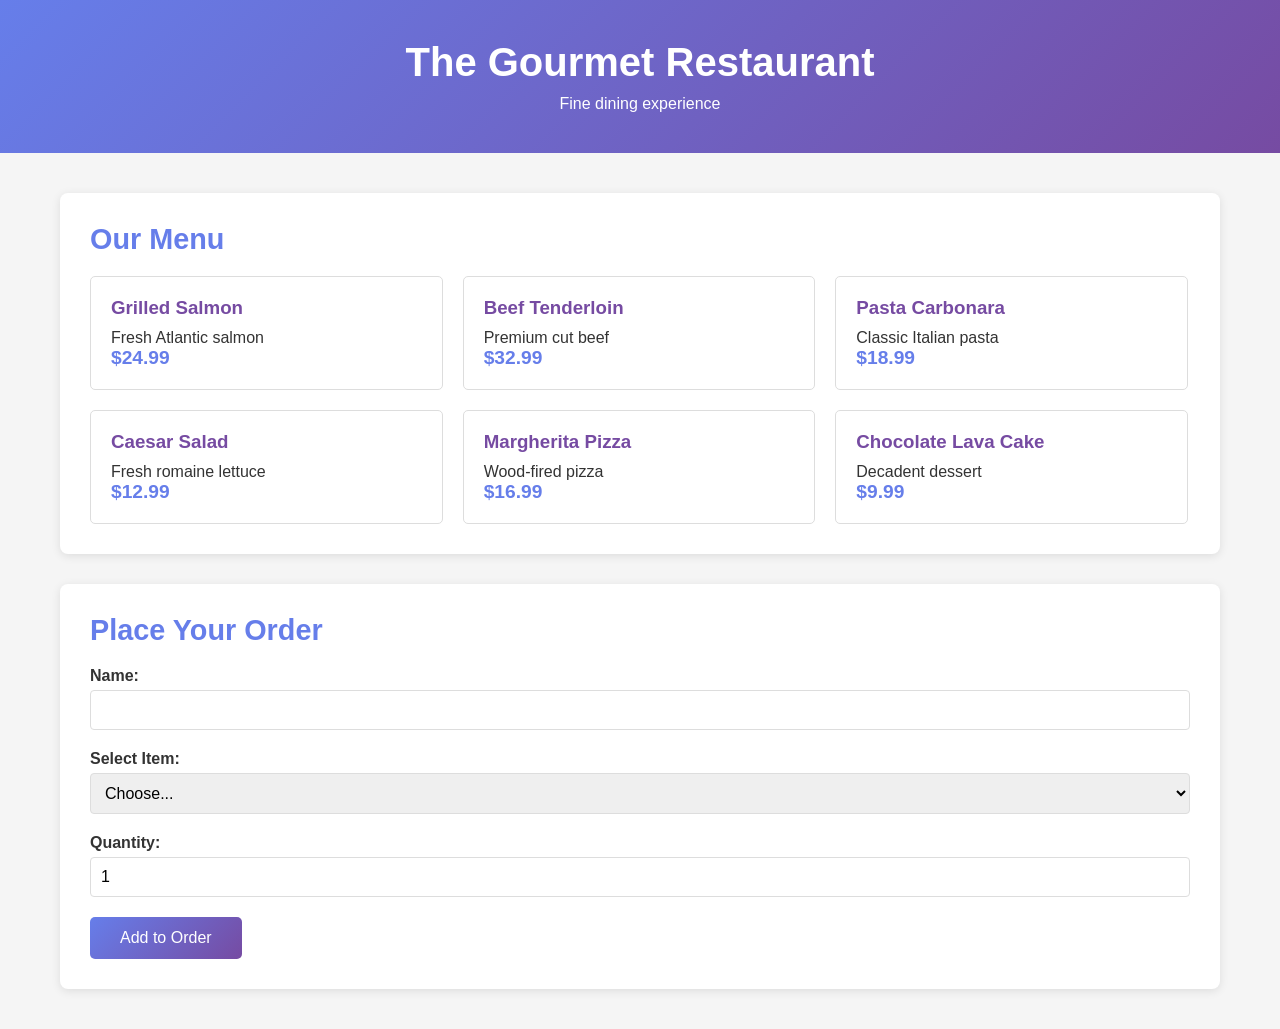
==== commit 37633217: "Revert "Merge pull request #3 from vesab0/Senior" This reverts commit 59b99de9e0c7515fad27c9e6f6da07" ====
--- a/index.html
+++ b/index.html
@@ -3,446 +3,47 @@
 <head>
     <meta charset="UTF-8">
     <meta name="viewport" content="width=device-width, initial-scale=1.0">
-    <meta name="description" content="Fine dining restaurant with exquisite cuisine and exceptional service">
-    <meta name="theme-color" content="#2c1810">
-    <title>La Maison Élégante - Fine Dining Restaurant</title>
-    <link rel="preconnect" href="https://fonts.googleapis.com">
-    <link rel="preconnect" href="https://fonts.gstatic.com" crossorigin>
-    <link href="https://fonts.googleapis.com/css2?family=Playfair+Display:wght@400;600;700&family=Lato:wght@300;400;700&display=swap" rel="stylesheet">
+    <title>The Gourmet Restaurant</title>
     <link rel="stylesheet" href="styles.css">
 </head>
 <body>
-    <!-- Skip to main content for accessibility -->
-    <a href="#main-content" class="skip-link">Skip to main content</a>
-
-    <!-- Header with navigation -->
-    <header class="header" role="banner">
-        <nav class="navbar" role="navigation" aria-label="Main navigation">
-            <div class="container">
-                <div class="nav-brand">
-                    <h1 class="logo">La Maison Élégante</h1>
-                    <p class="tagline">Fine Dining Experience</p>
-                </div>
-                <button class="nav-toggle" aria-label="Toggle navigation menu" aria-expanded="false">
-                    <span class="hamburger"></span>
-                </button>
-                <ul class="nav-menu" role="menubar">
-                    <li role="none"><a href="#home" role="menuitem" class="nav-link active">Home</a></li>
-                    <li role="none"><a href="#menu" role="menuitem" class="nav-link">Menu</a></li>
-                    <li role="none"><a href="#about" role="menuitem" class="nav-link">About</a></li>
-                    <li role="none"><a href="#reservations" role="menuitem" class="nav-link">Reservations</a></li>
-                    <li role="none"><a href="#contact" role="menuitem" class="nav-link">Contact</a></li>
-                </ul>
-            </div>
-        </nav>
+    <header class="header">
+        <h1>The Gourmet Restaurant</h1>
+        <p>Fine dining experience</p>
     </header>
 
-    <!-- Hero Section -->
-    <section id="home" class="hero" role="img" aria-label="Restaurant interior">
-        <div class="hero-overlay"></div>
-        <div class="hero-content">
-            <h2 class="hero-title animate-fade-in">Experience Culinary Excellence</h2>
-            <p class="hero-subtitle animate-fade-in-delay">Where tradition meets innovation</p>
-            <div class="hero-cta animate-fade-in-delay-2">
-                <a href="#reservations" class="btn btn-primary">Reserve a Table</a>
-                <a href="#menu" class="btn btn-secondary">View Menu</a>
-            </div>
-        </div>
-        <div class="scroll-indicator" aria-hidden="true">
-            <span class="scroll-arrow"></span>
-        </div>
-    </section>
-
-    <!-- Main Content -->
-    <main id="main-content">
-        <!-- Features Section -->
-        <section class="features" aria-labelledby="features-heading">
-            <div class="container">
-                <h2 id="features-heading" class="sr-only">Our Features</h2>
-                <div class="features-grid">
-                    <article class="feature-card">
-                        <div class="feature-icon" aria-hidden="true">🍽️</div>
-                        <h3 class="feature-title">Exquisite Cuisine</h3>
-                        <p class="feature-description">Crafted by award-winning chefs using the finest seasonal ingredients</p>
-                    </article>
-                    <article class="feature-card">
-                        <div class="feature-icon" aria-hidden="true">🍷</div>
-                        <h3 class="feature-title">Premium Wine Selection</h3>
-                        <p class="feature-description">Curated collection from renowned vineyards around the world</p>
-                    </article>
-                    <article class="feature-card">
-                        <div class="feature-icon" aria-hidden="true">✨</div>
-                        <h3 class="feature-title">Elegant Ambiance</h3>
-                        <p class="feature-description">Sophisticated atmosphere perfect for any special occasion</p>
-                    </article>
-                </div>
-            </div>
+    <main class="container">
+        <section class="menu-section">
+            <h2>Our Menu</h2>
+            <div id="menuItems"></div>
         </section>
 
-        <!-- Menu Section -->
-        <section id="menu" class="menu-section" aria-labelledby="menu-heading">
-            <div class="container">
-                <header class="section-header">
-                    <h2 id="menu-heading" class="section-title">Our Menu</h2>
-                    <p class="section-subtitle">Discover our signature dishes</p>
-                </header>
-
-                <!-- Menu Filter -->
-                <div class="menu-filter" role="tablist" aria-label="Menu categories">
-                    <button class="filter-btn active" data-category="all" role="tab" aria-selected="true" aria-controls="menu-items">All</button>
-                    <button class="filter-btn" data-category="appetizers" role="tab" aria-selected="false" aria-controls="menu-items">Appetizers</button>
-                    <button class="filter-btn" data-category="mains" role="tab" aria-selected="false" aria-controls="menu-items">Main Courses</button>
-                    <button class="filter-btn" data-category="desserts" role="tab" aria-selected="false" aria-controls="menu-items">Desserts</button>
+        <section class="order-section">
+            <h2>Place Your Order</h2>
+            <form id="orderForm">
+                <div class="form-group">
+                    <label for="customerName">Name:</label>
+                    <input type="text" id="customerName" required>
                 </div>
-
-                <!-- Menu Items -->
-                <div id="menu-items" class="menu-grid" role="tabpanel">
-                    <!-- Appetizers -->
-                    <article class="menu-item" data-category="appetizers">
-                        <div class="menu-item-image" style="background: linear-gradient(135deg, #667eea 0%, #764ba2 100%);">
-                            <span class="menu-badge">Popular</span>
-                        </div>
-                        <div class="menu-item-content">
-                            <div class="menu-item-header">
-                                <h3 class="menu-item-title">Seared Scallops</h3>
-                                <span class="menu-item-price">$24</span>
-                            </div>
-                            <p class="menu-item-description">Pan-seared scallops with cauliflower purée and truffle oil</p>
-                            <div class="menu-item-tags">
-                                <span class="tag">Gluten-free</span>
-                                <span class="tag">Seafood</span>
-                            </div>
-                        </div>
-                    </article>
-
-                    <article class="menu-item" data-category="appetizers">
-                        <div class="menu-item-image" style="background: linear-gradient(135deg, #f093fb 0%, #f5576c 100%);"></div>
-                        <div class="menu-item-content">
-                            <div class="menu-item-header">
-                                <h3 class="menu-item-title">Foie Gras Terrine</h3>
-                                <span class="menu-item-price">$28</span>
-                            </div>
-                            <p class="menu-item-description">Classic French terrine with fig compote and brioche</p>
-                            <div class="menu-item-tags">
-                                <span class="tag">Chef's Special</span>
-                            </div>
-                        </div>
-                    </article>
-
-                    <article class="menu-item" data-category="appetizers">
-                        <div class="menu-item-image" style="background: linear-gradient(135deg, #4facfe 0%, #00f2fe 100%);"></div>
-                        <div class="menu-item-content">
-                            <div class="menu-item-header">
-                                <h3 class="menu-item-title">Burrata Caprese</h3>
-                                <span class="menu-item-price">$18</span>
-                            </div>
-                            <p class="menu-item-description">Fresh burrata with heirloom tomatoes and basil pesto</p>
-                            <div class="menu-item-tags">
-                                <span class="tag">Vegetarian</span>
-                            </div>
-                        </div>
-                    </article>
-
-                    <!-- Main Courses -->
-                    <article class="menu-item" data-category="mains">
-                        <div class="menu-item-image" style="background: linear-gradient(135deg, #fa709a 0%, #fee140 100%);">
-                            <span class="menu-badge">Signature</span>
-                        </div>
-                        <div class="menu-item-content">
-                            <div class="menu-item-header">
-                                <h3 class="menu-item-title">Wagyu Beef Tenderloin</h3>
-                                <span class="menu-item-price">$65</span>
-                            </div>
-                            <p class="menu-item-description">Premium wagyu with roasted vegetables and red wine reduction</p>
-                            <div class="menu-item-tags">
-                                <span class="tag">Premium</span>
-                            </div>
-                        </div>
-                    </article>
-
-                    <article class="menu-item" data-category="mains">
-                        <div class="menu-item-image" style="background: linear-gradient(135deg, #30cfd0 0%, #330867 100%);"></div>
-                        <div class="menu-item-content">
-                            <div class="menu-item-header">
-                                <h3 class="menu-item-title">Chilean Sea Bass</h3>
-                                <span class="menu-item-price">$48</span>
-                            </div>
-                            <p class="menu-item-description">Miso-glazed sea bass with bok choy and jasmine rice</p>
-                            <div class="menu-item-tags">
-                                <span class="tag">Seafood</span>
-                                <span class="tag">Gluten-free</span>
-                            </div>
-                        </div>
-                    </article>
-
-                    <article class="menu-item" data-category="mains">
-                        <div class="menu-item-image" style="background: linear-gradient(135deg, #a8edea 0%, #fed6e3 100%);"></div>
-                        <div class="menu-item-content">
-                            <div class="menu-item-header">
-                                <h3 class="menu-item-title">Duck Confit</h3>
-                                <span class="menu-item-price">$42</span>
-                            </div>
-                            <p class="menu-item-description">Slow-cooked duck leg with potato gratin and cherry gastrique</p>
-                            <div class="menu-item-tags">
-                                <span class="tag">Traditional</span>
-                            </div>
-                        </div>
-                    </article>
-
-                    <!-- Desserts -->
-                    <article class="menu-item" data-category="desserts">
-                        <div class="menu-item-image" style="background: linear-gradient(135deg, #ffecd2 0%, #fcb69f 100%);"></div>
-                        <div class="menu-item-content">
-                            <div class="menu-item-header">
-                                <h3 class="menu-item-title">Crème Brûlée</h3>
-                                <span class="menu-item-price">$14</span>
-                            </div>
-                            <p class="menu-item-description">Classic vanilla custard with caramelized sugar crust</p>
-                            <div class="menu-item-tags">
-                                <span class="tag">Classic</span>
-                            </div>
-                        </div>
-                    </article>
-
-                    <article class="menu-item" data-category="desserts">
-                        <div class="menu-item-image" style="background: linear-gradient(135deg, #ff9a9e 0%, #fecfef 100%);">
-                            <span class="menu-badge">Popular</span>
-                        </div>
-                        <div class="menu-item-content">
-                            <div class="menu-item-header">
-                                <h3 class="menu-item-title">Chocolate Soufflé</h3>
-                                <span class="menu-item-price">$16</span>
-                            </div>
-                            <p class="menu-item-description">Dark chocolate soufflé with vanilla ice cream</p>
-                            <div class="menu-item-tags">
-                                <span class="tag">Chef's Special</span>
-                            </div>
-                        </div>
-                    </article>
-
-                    <article class="menu-item" data-category="desserts">
-                        <div class="menu-item-image" style="background: linear-gradient(135deg, #fbc2eb 0%, #a6c1ee 100%);"></div>
-                        <div class="menu-item-content">
-                            <div class="menu-item-header">
-                                <h3 class="menu-item-title">Lemon Tart</h3>
-                                <span class="menu-item-price">$12</span>
-                            </div>
-                            <p class="menu-item-description">Tangy lemon curd in buttery pastry with meringue</p>
-                            <div class="menu-item-tags">
-                                <span class="tag">Light</span>
-                            </div>
-                        </div>
-                    </article>
+                
+                <div class="form-group">
+                    <label for="menuItem">Select Item:</label>
+                    <select id="menuItem" required>
+                        <option value="">Choose...</option>
+                    </select>
                 </div>
-            </div>
-        </section>
-
-        <!-- About Section -->
-        <section id="about" class="about-section" aria-labelledby="about-heading">
-            <div class="container">
-                <div class="about-grid">
-                    <div class="about-content">
-                        <header>
-                            <h2 id="about-heading" class="section-title">Our Story</h2>
-                            <p class="section-subtitle">A legacy of culinary excellence</p>
-                        </header>
-                        <div class="about-text">
-                            <p>Founded in 1985, La Maison Élégante has been a cornerstone of fine dining, combining traditional French techniques with modern innovation. Our commitment to excellence has earned us numerous accolades and a loyal following of discerning diners.</p>
-                            <p>Led by Executive Chef Jean-Pierre Dubois, our culinary team sources the finest ingredients from local farms and international suppliers to create unforgettable dining experiences.</p>
-                        </div>
-                        <div class="about-stats">
-                            <div class="stat">
-                                <span class="stat-number" data-target="38">0</span>
-                                <span class="stat-label">Years of Excellence</span>
-                            </div>
-                            <div class="stat">
-                                <span class="stat-number" data-target="15">0</span>
-                                <span class="stat-label">Awards Won</span>
-                            </div>
-                            <div class="stat">
-                                <span class="stat-number" data-target="50000">0</span>
-                                <span class="stat-label">Happy Guests</span>
-                            </div>
-                        </div>
-                    </div>
-                    <div class="about-image">
-                        <div class="image-placeholder" style="background: linear-gradient(135deg, #667eea 0%, #764ba2 100%);">
-                            <span class="image-text">Chef at Work</span>
-                        </div>
-                    </div>
+                
+                <div class="form-group">
+                    <label for="quantity">Quantity:</label>
+                    <input type="number" id="quantity" min="1" value="1" required>
                 </div>
-            </div>
-        </section>
-
-        <!-- Reservations Section -->
-        <section id="reservations" class="reservations-section" aria-labelledby="reservations-heading">
-            <div class="container">
-                <header class="section-header">
-                    <h2 id="reservations-heading" class="section-title">Make a Reservation</h2>
-                    <p class="section-subtitle">Book your table for an unforgettable experience</p>
-                </header>
-                <form class="reservation-form" id="reservationForm" novalidate>
-                    <div class="form-row">
-                        <div class="form-group">
-                            <label for="name" class="form-label">Full Name *</label>
-                            <input type="text" id="name" name="name" class="form-input" required aria-required="true" placeholder="John Doe">
-                            <span class="form-error" role="alert"></span>
-                        </div>
-                        <div class="form-group">
-                            <label for="email" class="form-label">Email Address *</label>
-                            <input type="email" id="email" name="email" class="form-input" required aria-required="true" placeholder="john@example.com">
-                            <span class="form-error" role="alert"></span>
-                        </div>
-                    </div>
-                    <div class="form-row">
-                        <div class="form-group">
-                            <label for="phone" class="form-label">Phone Number *</label>
-                            <input type="tel" id="phone" name="phone" class="form-input" required aria-required="true" placeholder="+1 (555) 123-4567">
-                            <span class="form-error" role="alert"></span>
-                        </div>
-                        <div class="form-group">
-                            <label for="guests" class="form-label">Number of Guests *</label>
-                            <select id="guests" name="guests" class="form-input" required aria-required="true">
-                                <option value="">Select guests</option>
-                                <option value="1">1 Guest</option>
-                                <option value="2">2 Guests</option>
-                                <option value="3">3 Guests</option>
-                                <option value="4">4 Guests</option>
-                                <option value="5">5 Guests</option>
-                                <option value="6">6 Guests</option>
-                                <option value="7+">7+ Guests</option>
-                            </select>
-                            <span class="form-error" role="alert"></span>
-                        </div>
-                    </div>
-                    <div class="form-row">
-                        <div class="form-group">
-                            <label for="date" class="form-label">Reservation Date *</label>
-                            <input type="date" id="date" name="date" class="form-input" required aria-required="true">
-                            <span class="form-error" role="alert"></span>
-                        </div>
-                        <div class="form-group">
-                            <label for="time" class="form-label">Preferred Time *</label>
-                            <select id="time" name="time" class="form-input" required aria-required="true">
-                                <option value="">Select time</option>
-                                <option value="17:00">5:00 PM</option>
-                                <option value="17:30">5:30 PM</option>
-                                <option value="18:00">6:00 PM</option>
-                                <option value="18:30">6:30 PM</option>
-                                <option value="19:00">7:00 PM</option>
-                                <option value="19:30">7:30 PM</option>
-                                <option value="20:00">8:00 PM</option>
-                                <option value="20:30">8:30 PM</option>
-                                <option value="21:00">9:00 PM</option>
-                            </select>
-                            <span class="form-error" role="alert"></span>
-                        </div>
-                    </div>
-                    <div class="form-group">
-                        <label for="message" class="form-label">Special Requests</label>
-                        <textarea id="message" name="message" class="form-input" rows="4" placeholder="Any dietary restrictions or special occasions?"></textarea>
-                    </div>
-                    <button type="submit" class="btn btn-primary btn-large">Confirm Reservation</button>
-                </form>
-            </div>
-        </section>
-
-        <!-- Contact Section -->
-        <section id="contact" class="contact-section" aria-labelledby="contact-heading">
-            <div class="container">
-                <header class="section-header">
-                    <h2 id="contact-heading" class="section-title">Get in Touch</h2>
-                    <p class="section-subtitle">We'd love to hear from you</p>
-                </header>
-                <div class="contact-grid">
-                    <div class="contact-info">
-                        <div class="contact-item">
-                            <div class="contact-icon" aria-hidden="true">📍</div>
-                            <div class="contact-details">
-                                <h3 class="contact-title">Address</h3>
-                                <p>123 Gourmet Avenue<br>New York, NY 10001</p>
-                            </div>
-                        </div>
-                        <div class="contact-item">
-                            <div class="contact-icon" aria-hidden="true">📞</div>
-                            <div class="contact-details">
-                                <h3 class="contact-title">Phone</h3>
-                                <p><a href="tel:+15551234567">+1 (555) 123-4567</a></p>
-                            </div>
-                        </div>
-                        <div class="contact-item">
-                            <div class="contact-icon" aria-hidden="true">✉️</div>
-                            <div class="contact-details">
-                                <h3 class="contact-title">Email</h3>
-                                <p><a href="mailto:info@lamaisonelegante.com">info@lamaisonelegante.com</a></p>
-                            </div>
-                        </div>
-                        <div class="contact-item">
-                            <div class="contact-icon" aria-hidden="true">🕐</div>
-                            <div class="contact-details">
-                                <h3 class="contact-title">Hours</h3>
-                                <p>Tuesday - Sunday: 5:00 PM - 11:00 PM<br>Monday: Closed</p>
-                            </div>
-                        </div>
-                    </div>
-                    <div class="map-placeholder">
-                        <div class="map-overlay" style="background: linear-gradient(135deg, rgba(102, 126, 234, 0.9) 0%, rgba(118, 75, 162, 0.9) 100%);">
-                            <p>Interactive Map</p>
-                        </div>
-                    </div>
-                </div>
-            </div>
+                
+                <button type="submit" class="btn-submit">Add to Order</button>
+            </form>
+            
+            <div id="orderSummary" class="order-summary"></div>
         </section>
     </main>
-
-    <!-- Footer -->
-    <footer class="footer" role="contentinfo">
-        <div class="container">
-            <div class="footer-content">
-                <div class="footer-section">
-                    <h3 class="footer-title">La Maison Élégante</h3>
-                    <p class="footer-text">Experience the finest in culinary artistry and exceptional service.</p>
-                    <div class="social-links">
-                        <a href="#" class="social-link" aria-label="Facebook">
-                            <span aria-hidden="true">f</span>
-                        </a>
-                        <a href="#" class="social-link" aria-label="Instagram">
-                            <span aria-hidden="true">📷</span>
-                        </a>
-                        <a href="#" class="social-link" aria-label="Twitter">
-                            <span aria-hidden="true">🐦</span>
-                        </a>
-                    </div>
-                </div>
-                <div class="footer-section">
-                    <h4 class="footer-heading">Quick Links</h4>
-                    <ul class="footer-links">
-                        <li><a href="#menu">Menu</a></li>
-                        <li><a href="#about">About Us</a></li>
-                        <li><a href="#reservations">Reservations</a></li>
-                        <li><a href="#contact">Contact</a></li>
-                    </ul>
-                </div>
-                <div class="footer-section">
-                    <h4 class="footer-heading">Newsletter</h4>
-                    <p class="footer-text">Subscribe for exclusive offers and updates</p>
-                    <form class="newsletter-form" id="newsletterForm">
-                        <input type="email" placeholder="Your email" class="newsletter-input" aria-label="Email for newsletter" required>
-                        <button type="submit" class="newsletter-btn" aria-label="Subscribe to newsletter">→</button>
-                    </form>
-                </div>
-            </div>
-            <div class="footer-bottom">
-                <p>&copy; 2026 La Maison Élégante. All rights reserved. | <a href="#">Privacy Policy</a> | <a href="#">Terms of Service</a></p>
-            </div>
-        </div>
-    </footer>
-
-    <!-- Toast Notification -->
-    <div id="toast" class="toast" role="alert" aria-live="polite" aria-atomic="true"></div>
-
-    <!-- Back to Top Button -->
-    <button id="backToTop" class="back-to-top" aria-label="Back to top">↑</button>
 
     <script src="app.js"></script>
 </body>
--- a/styles.css
+++ b/styles.css
@@ -1,1230 +1,137 @@
-/* ===================================
-   CSS Custom Properties (Variables)
-   =================================== */
-:root {
-    /* Color Palette */
-    --primary-color: #2c1810;
-    --primary-light: #4a2f23;
-    --primary-dark: #1a0f0a;
-    --accent-color: #d4af37;
-    --accent-light: #e6c968;
-    --accent-dark: #b8941f;
-    
-    /* Neutral Colors */
-    --white: #ffffff;
-    --off-white: #fafafa;
-    --light-gray: #f5f5f5;
-    --gray: #9e9e9e;
-    --dark-gray: #424242;
-    --black: #000000;
-    
-    /* Semantic Colors */
-    --success: #4caf50;
-    --error: #f44336;
-    --warning: #ff9800;
-    --info: #2196f3;
-    
-    /* Typography */
-    --font-primary: 'Playfair Display', serif;
-    --font-secondary: 'Lato', sans-serif;
-    
-    /* Spacing */
-    --spacing-xs: 0.5rem;
-    --spacing-sm: 1rem;
-    --spacing-md: 2rem;
-    --spacing-lg: 3rem;
-    --spacing-xl: 4rem;
-    --spacing-xxl: 6rem;
-    
-    /* Transitions */
-    --transition-fast: 0.2s ease;
-    --transition-normal: 0.3s ease;
-    --transition-slow: 0.5s ease;
-    
-    /* Shadows */
-    --shadow-sm: 0 2px 4px rgba(0, 0, 0, 0.1);
-    --shadow-md: 0 4px 6px rgba(0, 0, 0, 0.1);
-    --shadow-lg: 0 10px 25px rgba(0, 0, 0, 0.15);
-    --shadow-xl: 0 20px 40px rgba(0, 0, 0, 0.2);
-    
-    /* Border Radius */
-    --radius-sm: 4px;
-    --radius-md: 8px;
-    --radius-lg: 12px;
-    --radius-xl: 20px;
-    
-    /* Z-index */
-    --z-dropdown: 1000;
-    --z-sticky: 1020;
-    --z-fixed: 1030;
-    --z-modal-backdrop: 1040;
-    --z-modal: 1050;
-    --z-popover: 1060;
-    --z-tooltip: 1070;
-}
-
-/* ===================================
-   Reset & Base Styles
-   =================================== */
-*, *::before, *::after {
+* {
     margin: 0;
     padding: 0;
     box-sizing: border-box;
 }
 
-html {
-    font-size: 16px;
-    scroll-behavior: smooth;
-    scroll-padding-top: 80px;
+body {
+    font-family: 'Arial', sans-serif;
+    background-color: #f5f5f5;
+    color: #333;
 }
 
-body {
-    font-family: var(--font-secondary);
-    font-weight: 400;
-    line-height: 1.6;
-    color: var(--dark-gray);
-    background-color: var(--white);
-    overflow-x: hidden;
+.header {
+    background: linear-gradient(135deg, #667eea 0%, #764ba2 100%);
+    color: white;
+    text-align: center;
+    padding: 40px 20px;
 }
 
-/* ===================================
-   Typography
-   =================================== */
-h1, h2, h3, h4, h5, h6 {
-    font-family: var(--font-primary);
-    font-weight: 700;
-    line-height: 1.2;
-    color: var(--primary-color);
-    margin-bottom: var(--spacing-sm);
+.header h1 {
+    font-size: 2.5em;
+    margin-bottom: 10px;
 }
 
-h1 { font-size: clamp(2.5rem, 5vw, 4rem); }
-h2 { font-size: clamp(2rem, 4vw, 3rem); }
-h3 { font-size: clamp(1.5rem, 3vw, 2rem); }
-h4 { font-size: clamp(1.25rem, 2.5vw, 1.75rem); }
-h5 { font-size: clamp(1.125rem, 2vw, 1.5rem); }
-h6 { font-size: clamp(1rem, 1.5vw, 1.25rem); }
-
-p {
-    margin-bottom: var(--spacing-sm);
+.container {
+    max-width: 1200px;
+    margin: 40px auto;
+    padding: 0 20px;
 }
 
-a {
-    color: var(--accent-color);
-    text-decoration: none;
-    transition: color var(--transition-fast);
+.menu-section, .order-section {
+    background: white;
+    padding: 30px;
+    margin-bottom: 30px;
+    border-radius: 8px;
+    box-shadow: 0 2px 10px rgba(0,0,0,0.1);
 }
 
-a:hover, a:focus {
-    color: var(--accent-dark);
+h2 {
+    color: #667eea;
+    margin-bottom: 20px;
+    font-size: 1.8em;
 }
 
-/* ===================================
-   Accessibility
-   =================================== */
-.skip-link {
-    position: absolute;
-    top: -40px;
-    left: 0;
-    background: var(--primary-color);
-    color: var(--white);
-    padding: var(--spacing-xs) var(--spacing-sm);
-    z-index: 100;
-    transition: top var(--transition-fast);
-}
-
-.skip-link:focus {
-    top: 0;
-}
-
-.sr-only {
-    position: absolute;
-    width: 1px;
-    height: 1px;
-    padding: 0;
-    margin: -1px;
-    overflow: hidden;
-    clip: rect(0, 0, 0, 0);
-    white-space: nowrap;
-    border-width: 0;
-}
-
-/* Focus styles for keyboard navigation */
-*:focus-visible {
-    outline: 3px solid var(--accent-color);
-    outline-offset: 2px;
-}
-
-/* ===================================
-   Layout Utilities
-   =================================== */
-.container {
-    width: 100%;
-    max-width: 1200px;
-    margin: 0 auto;
-    padding: 0 var(--spacing-md);
-}
-
-/* ===================================
-   Header & Navigation
-   =================================== */
-.header {
-    position: fixed;
-    top: 0;
-    left: 0;
-    right: 0;
-    background: rgba(44, 24, 16, 0.95);
-    backdrop-filter: blur(10px);
-    box-shadow: var(--shadow-md);
-    z-index: var(--z-fixed);
-    transition: transform var(--transition-normal);
-}
-
-.header.hidden {
-    transform: translateY(-100%);
-}
-
-.navbar {
-    padding: var(--spacing-sm) 0;
-}
-
-.navbar .container {
+/* Menu items - could be improved with grid */
+#menuItems {
     display: flex;
-    justify-content: space-between;
-    align-items: center;
-}
-
-.nav-brand {
-    color: var(--white);
-}
-
-.logo {
-    font-size: 1.75rem;
-    margin: 0;
-    color: var(--accent-color);
-    letter-spacing: 1px;
-}
-
-.tagline {
-    font-size: 0.75rem;
-    color: var(--accent-light);
-    text-transform: uppercase;
-    letter-spacing: 2px;
-    margin: 0;
-}
-
-.nav-toggle {
-    display: none;
-    background: none;
-    border: none;
-    cursor: pointer;
-    padding: var(--spacing-xs);
-}
-
-.hamburger {
-    display: block;
-    width: 25px;
-    height: 2px;
-    background: var(--white);
-    position: relative;
-    transition: background var(--transition-fast);
-}
-
-.hamburger::before,
-.hamburger::after {
-    content: '';
-    position: absolute;
-    width: 25px;
-    height: 2px;
-    background: var(--white);
-    transition: transform var(--transition-normal);
-}
-
-.hamburger::before { top: -8px; }
-.hamburger::after { top: 8px; }
-
-.nav-toggle[aria-expanded="true"] .hamburger {
-    background: transparent;
-}
-
-.nav-toggle[aria-expanded="true"] .hamburger::before {
-    transform: rotate(45deg) translate(5px, 5px);
-}
-
-.nav-toggle[aria-expanded="true"] .hamburger::after {
-    transform: rotate(-45deg) translate(6px, -6px);
-}
-
-.nav-menu {
-    display: flex;
-    list-style: none;
-    gap: var(--spacing-md);
-    margin: 0;
-}
-
-.nav-link {
-    color: var(--white);
-    font-weight: 500;
-    padding: var(--spacing-xs) var(--spacing-sm);
-    border-radius: var(--radius-sm);
-    transition: all var(--transition-fast);
-    position: relative;
-}
-
-.nav-link::after {
-    content: '';
-    position: absolute;
-    bottom: 0;
-    left: 50%;
-    width: 0;
-    height: 2px;
-    background: var(--accent-color);
-    transform: translateX(-50%);
-    transition: width var(--transition-normal);
-}
-
-.nav-link:hover::after,
-.nav-link.active::after {
-    width: 80%;
-}
-
-.nav-link:hover,
-.nav-link:focus {
-    color: var(--accent-color);
-}
-
-/* ===================================
-   Hero Section
-   =================================== */
-.hero {
-    position: relative;
-    height: 100vh;
-    min-height: 600px;
-    display: flex;
-    align-items: center;
-    justify-content: center;
-    background: linear-gradient(135deg, #667eea 0%, #764ba2 100%);
-    overflow: hidden;
-}
-
-.hero::before {
-    content: '';
-    position: absolute;
-    top: 0;
-    left: 0;
-    right: 0;
-    bottom: 0;
-    background: url('data:image/svg+xml,<svg xmlns="http://www.w3.org/2000/svg" viewBox="0 0 1200 600"><path d="M0,300 Q300,100 600,300 T1200,300 L1200,600 L0,600 Z" fill="rgba(0,0,0,0.1)"/></svg>') no-repeat center bottom;
-    background-size: cover;
-    opacity: 0.3;
-}
-
-.hero-overlay {
-    position: absolute;
-    top: 0;
-    left: 0;
-    right: 0;
-    bottom: 0;
-    background: radial-gradient(circle at center, transparent 0%, rgba(0, 0, 0, 0.4) 100%);
-}
-
-.hero-content {
-    position: relative;
-    z-index: 1;
-    text-align: center;
-    color: var(--white);
-    max-width: 800px;
-    padding: var(--spacing-md);
-}
-
-.hero-title {
-    color: var(--white);
-    font-size: clamp(2.5rem, 6vw, 4.5rem);
-    margin-bottom: var(--spacing-md);
-    text-shadow: 2px 2px 4px rgba(0, 0, 0, 0.3);
-}
-
-.hero-subtitle {
-    font-size: clamp(1.25rem, 2.5vw, 1.75rem);
-    margin-bottom: var(--spacing-lg);
-    opacity: 0.95;
-    font-weight: 300;
-}
-
-.hero-cta {
-    display: flex;
-    gap: var(--spacing-sm);
-    justify-content: center;
     flex-wrap: wrap;
-}
-
-/* Animations */
-@keyframes fadeInUp {
-    from {
-        opacity: 0;
-        transform: translateY(30px);
-    }
-    to {
-        opacity: 1;
-        transform: translateY(0);
-    }
-}
-
-.animate-fade-in {
-    animation: fadeInUp 1s ease-out;
-}
-
-.animate-fade-in-delay {
-    animation: fadeInUp 1s ease-out 0.3s both;
-}
-
-.animate-fade-in-delay-2 {
-    animation: fadeInUp 1s ease-out 0.6s both;
-}
-
-.scroll-indicator {
-    position: absolute;
-    bottom: var(--spacing-lg);
-    left: 50%;
-    transform: translateX(-50%);
-    z-index: 1;
-}
-
-.scroll-arrow {
-    display: block;
-    width: 30px;
-    height: 50px;
-    border: 2px solid var(--white);
-    border-radius: 25px;
-    position: relative;
-}
-
-.scroll-arrow::after {
-    content: '';
-    position: absolute;
-    top: 10px;
-    left: 50%;
-    width: 6px;
-    height: 6px;
-    background: var(--white);
-    border-radius: 50%;
-    transform: translateX(-50%);
-    animation: scrollDown 2s infinite;
-}
-
-@keyframes scrollDown {
-    0%, 100% { top: 10px; opacity: 1; }
-    50% { top: 25px; opacity: 0.5; }
-}
-
-/* ===================================
-   Buttons
-   =================================== */
-.btn {
-    display: inline-block;
-    padding: var(--spacing-sm) var(--spacing-md);
-    font-family: var(--font-secondary);
-    font-size: 1rem;
-    font-weight: 600;
-    text-align: center;
-    text-decoration: none;
-    border: 2px solid transparent;
-    border-radius: var(--radius-md);
-    cursor: pointer;
-    transition: all var(--transition-normal);
-    position: relative;
-    overflow: hidden;
-}
-
-.btn::before {
-    content: '';
-    position: absolute;
-    top: 50%;
-    left: 50%;
-    width: 0;
-    height: 0;
-    border-radius: 50%;
-    background: rgba(255, 255, 255, 0.2);
-    transform: translate(-50%, -50%);
-    transition: width 0.6s, height 0.6s;
-}
-
-.btn:hover::before {
-    width: 300px;
-    height: 300px;
-}
-
-.btn-primary {
-    background: var(--accent-color);
-    color: var(--primary-color);
-    border-color: var(--accent-color);
-}
-
-.btn-primary:hover {
-    background: var(--accent-dark);
-    border-color: var(--accent-dark);
-    transform: translateY(-2px);
-    box-shadow: var(--shadow-lg);
-}
-
-.btn-secondary {
-    background: transparent;
-    color: var(--white);
-    border-color: var(--white);
-}
-
-.btn-secondary:hover {
-    background: var(--white);
-    color: var(--primary-color);
-    transform: translateY(-2px);
-}
-
-.btn-large {
-    padding: var(--spacing-sm) var(--spacing-lg);
-    font-size: 1.125rem;
-}
-
-/* ===================================
-   Features Section
-   =================================== */
-.features {
-    padding: var(--spacing-xxl) 0;
-    background: var(--light-gray);
-}
-
-.features-grid {
-    display: grid;
-    grid-template-columns: repeat(auto-fit, minmax(280px, 1fr));
-    gap: var(--spacing-lg);
-}
-
-.feature-card {
-    background: var(--white);
-    padding: var(--spacing-lg);
-    border-radius: var(--radius-lg);
-    text-align: center;
-    box-shadow: var(--shadow-sm);
-    transition: all var(--transition-normal);
-}
-
-.feature-card:hover {
-    transform: translateY(-10px);
-    box-shadow: var(--shadow-xl);
-}
-
-.feature-icon {
-    font-size: 3rem;
-    margin-bottom: var(--spacing-sm);
-}
-
-.feature-title {
-    color: var(--primary-color);
-    margin-bottom: var(--spacing-sm);
-}
-
-.feature-description {
-    color: var(--gray);
-    line-height: 1.8;
-}
-
-/* ===================================
-   Section Headers
-   =================================== */
-.section-header {
-    text-align: center;
-    margin-bottom: var(--spacing-xl);
-}
-
-.section-title {
-    position: relative;
-    display: inline-block;
-    padding-bottom: var(--spacing-sm);
-}
-
-.section-title::after {
-    content: '';
-    position: absolute;
-    bottom: 0;
-    left: 50%;
-    transform: translateX(-50%);
-    width: 60px;
-    height: 3px;
-    background: var(--accent-color);
-}
-
-.section-subtitle {
-    color: var(--gray);
-    font-size: 1.125rem;
-    margin-top: var(--spacing-sm);
-}
-
-/* ===================================
-   Menu Section
-   =================================== */
-.menu-section {
-    padding: var(--spacing-xxl) 0;
-}
-
-.menu-filter {
-    display: flex;
-    justify-content: center;
-    gap: var(--spacing-sm);
-    margin-bottom: var(--spacing-xl);
-    flex-wrap: wrap;
-}
-
-.filter-btn {
-    padding: var(--spacing-xs) var(--spacing-md);
-    background: var(--white);
-    border: 2px solid var(--light-gray);
-    border-radius: var(--radius-xl);
-    font-family: var(--font-secondary);
-    font-size: 1rem;
-    font-weight: 600;
-    color: var(--dark-gray);
-    cursor: pointer;
-    transition: all var(--transition-fast);
-}
-
-.filter-btn:hover {
-    border-color: var(--accent-color);
-    color: var(--accent-color);
-}
-
-.filter-btn.active {
-    background: var(--accent-color);
-    border-color: var(--accent-color);
-    color: var(--primary-color);
-}
-
-.menu-grid {
-    display: grid;
-    grid-template-columns: repeat(auto-fill, minmax(320px, 1fr));
-    gap: var(--spacing-lg);
+    gap: 20px;
 }
 
 .menu-item {
-    background: var(--white);
-    border-radius: var(--radius-lg);
-    overflow: hidden;
-    box-shadow: var(--shadow-md);
-    transition: all var(--transition-normal);
-    opacity: 1;
-    transform: scale(1);
-}
-
-.menu-item.hidden {
-    display: none;
+    border: 1px solid #ddd;
+    padding: 20px;
+    border-radius: 5px;
+    width: calc(33.333% - 14px);
+    transition: transform 0.2s;
 }
 
 .menu-item:hover {
     transform: translateY(-5px);
-    box-shadow: var(--shadow-xl);
+    box-shadow: 0 4px 15px rgba(0,0,0,0.1);
 }
 
-.menu-item-image {
-    height: 200px;
-    position: relative;
-    display: flex;
-    align-items: center;
-    justify-content: center;
+.menu-item h3 {
+    color: #764ba2;
+    margin-bottom: 10px;
 }
 
-.menu-badge {
-    position: absolute;
-    top: var(--spacing-sm);
-    right: var(--spacing-sm);
-    background: var(--accent-color);
-    color: var(--primary-color);
-    padding: var(--spacing-xs) var(--spacing-sm);
-    border-radius: var(--radius-xl);
-    font-size: 0.875rem;
-    font-weight: 700;
-    text-transform: uppercase;
-    letter-spacing: 0.5px;
+.price {
+    font-size: 1.2em;
+    font-weight: bold;
+    color: #667eea;
 }
 
-.menu-item-content {
-    padding: var(--spacing-md);
+/* Form styles */
+.form-group {
+    margin-bottom: 20px;
 }
 
-.menu-item-header {
-    display: flex;
-    justify-content: space-between;
-    align-items: baseline;
-    margin-bottom: var(--spacing-sm);
+label {
+    display: block;
+    margin-bottom: 5px;
+    font-weight: bold;
 }
 
-.menu-item-title {
-    font-size: 1.25rem;
-    color: var(--primary-color);
-    margin: 0;
+input, select {
+    width: 100%;
+    padding: 10px;
+    border: 1px solid #ddd;
+    border-radius: 4px;
+    font-size: 16px;
 }
 
-.menu-item-price {
-    font-family: var(--font-primary);
-    font-size: 1.5rem;
-    font-weight: 700;
-    color: var(--accent-color);
+.btn-submit {
+    background: linear-gradient(135deg, #667eea 0%, #764ba2 100%);
+    color: white;
+    padding: 12px 30px;
+    border: none;
+    border-radius: 5px;
+    font-size: 16px;
+    cursor: pointer;
+    transition: opacity 0.3s;
 }
 
-.menu-item-description {
-    color: var(--gray);
-    margin-bottom: var(--spacing-sm);
-    line-height: 1.6;
+.btn-submit:hover {
+    opacity: 0.9;
 }
 
-.menu-item-tags {
-    display: flex;
-    gap: var(--spacing-xs);
-    flex-wrap: wrap;
-}
-
-.tag {
-    display: inline-block;
-    padding: 0.25rem 0.75rem;
-    background: var(--light-gray);
-    color: var(--dark-gray);
-    border-radius: var(--radius-xl);
-    font-size: 0.75rem;
-    font-weight: 600;
-}
-
-/* ===================================
-   About Section
-   =================================== */
-.about-section {
-    padding: var(--spacing-xxl) 0;
-    background: var(--light-gray);
-}
-
-.about-grid {
-    display: grid;
-    grid-template-columns: repeat(auto-fit, minmax(300px, 1fr));
-    gap: var(--spacing-xl);
-    align-items: center;
-}
-
-.about-content {
-    padding: var(--spacing-md);
-}
-
-.about-text {
-    margin-bottom: var(--spacing-lg);
-}
-
-.about-text p {
-    color: var(--dark-gray);
-    line-height: 1.8;
-    margin-bottom: var(--spacing-md);
-}
-
-.about-stats {
-    display: grid;
-    grid-template-columns: repeat(auto-fit, minmax(120px, 1fr));
-    gap: var(--spacing-md);
-}
-
-.stat {
-    text-align: center;
-    padding: var(--spacing-md);
-    background: var(--white);
-    border-radius: var(--radius-lg);
-    box-shadow: var(--shadow-sm);
-}
-
-.stat-number {
-    display: block;
-    font-family: var(--font-primary);
-    font-size: 2.5rem;
-    font-weight: 700;
-    color: var(--accent-color);
-    margin-bottom: var(--spacing-xs);
-}
-
-.stat-label {
-    display: block;
-    font-size: 0.875rem;
-    color: var(--gray);
-    text-transform: uppercase;
-    letter-spacing: 1px;
-}
-
-.about-image {
-    position: relative;
-}
-
-.image-placeholder {
-    height: 500px;
-    border-radius: var(--radius-lg);
-    display: flex;
-    align-items: center;
-    justify-content: center;
-    box-shadow: var(--shadow-lg);
-}
-
-.image-text {
-    font-family: var(--font-primary);
-    font-size: 2rem;
-    color: var(--white);
-    text-shadow: 2px 2px 4px rgba(0, 0, 0, 0.3);
-}
-
-/* ===================================
-   Reservations Section
-   =================================== */
-.reservations-section {
-    padding: var(--spacing-xxl) 0;
-}
-
-.reservation-form {
-    max-width: 800px;
-    margin: 0 auto;
-    background: var(--white);
-    padding: var(--spacing-xl);
-    border-radius: var(--radius-lg);
-    box-shadow: var(--shadow-lg);
-}
-
-.form-row {
-    display: grid;
-    grid-template-columns: repeat(auto-fit, minmax(250px, 1fr));
-    gap: var(--spacing-md);
-    margin-bottom: var(--spacing-md);
-}
-
-.form-group {
-    display: flex;
-    flex-direction: column;
-}
-
-.form-label {
-    font-weight: 600;
-    color: var(--primary-color);
-    margin-bottom: var(--spacing-xs);
-    font-size: 0.875rem;
-    text-transform: uppercase;
-    letter-spacing: 0.5px;
-}
-
-.form-input {
-    padding: var(--spacing-sm);
-    border: 2px solid var(--light-gray);
-    border-radius: var(--radius-md);
-    font-family: var(--font-secondary);
-    font-size: 1rem;
-    transition: all var(--transition-fast);
-}
-
-.form-input:focus {
-    border-color: var(--accent-color);
-    outline: none;
-    box-shadow: 0 0 0 3px rgba(212, 175, 55, 0.1);
-}
-
-.form-input.error {
-    border-color: var(--error);
-}
-
-.form-error {
-    color: var(--error);
-    font-size: 0.875rem;
-    margin-top: var(--spacing-xs);
+.order-summary {
+    margin-top: 30px;
+    padding: 20px;
+    background: #f9f9f9;
+    border-radius: 5px;
     display: none;
 }
 
-.form-error.visible {
+.order-summary.active {
     display: block;
 }
 
-textarea.form-input {
-    resize: vertical;
-    min-height: 100px;
+.order-item {
+    padding: 10px;
+    border-bottom: 1px solid #ddd;
+    display: flex;
+    justify-content: space-between;
 }
 
-/* ===================================
-   Contact Section
-   =================================== */
-.contact-section {
-    padding: var(--spacing-xxl) 0;
-    background: var(--light-gray);
-}
-
-.contact-grid {
-    display: grid;
-    grid-template-columns: repeat(auto-fit, minmax(300px, 1fr));
-    gap: var(--spacing-xl);
-}
-
-.contact-info {
-    display: flex;
-    flex-direction: column;
-    gap: var(--spacing-md);
-}
-
-.contact-item {
-    display: flex;
-    gap: var(--spacing-md);
-    padding: var(--spacing-md);
-    background: var(--white);
-    border-radius: var(--radius-lg);
-    box-shadow: var(--shadow-sm);
-    transition: all var(--transition-normal);
-}
-
-.contact-item:hover {
-    transform: translateX(5px);
-    box-shadow: var(--shadow-md);
-}
-
-.contact-icon {
-    font-size: 2rem;
-    flex-shrink: 0;
-}
-
-.contact-title {
-    font-size: 1rem;
-    color: var(--primary-color);
-    margin-bottom: var(--spacing-xs);
-}
-
-.contact-details p {
-    color: var(--gray);
-    margin: 0;
-}
-
-.contact-details a {
-    color: var(--accent-color);
-}
-
-.map-placeholder {
-    height: 400px;
-    border-radius: var(--radius-lg);
-    overflow: hidden;
-    box-shadow: var(--shadow-lg);
-}
-
-.map-overlay {
-    width: 100%;
-    height: 100%;
-    display: flex;
-    align-items: center;
-    justify-content: center;
-}
-
-.map-overlay p {
-    font-family: var(--font-primary);
-    font-size: 2rem;
-    color: var(--white);
-    text-shadow: 2px 2px 4px rgba(0, 0, 0, 0.3);
-}
-
-/* ===================================
-   Footer
-   =================================== */
-.footer {
-    background: var(--primary-color);
-    color: var(--white);
-    padding: var(--spacing-xl) 0 var(--spacing-md);
-}
-
-.footer-content {
-    display: grid;
-    grid-template-columns: repeat(auto-fit, minmax(250px, 1fr));
-    gap: var(--spacing-xl);
-    margin-bottom: var(--spacing-lg);
-}
-
-.footer-title {
-    color: var(--accent-color);
-    font-size: 1.5rem;
-    margin-bottom: var(--spacing-sm);
-}
-
-.footer-heading {
-    color: var(--accent-light);
-    font-size: 1.125rem;
-    margin-bottom: var(--spacing-sm);
-}
-
-.footer-text {
-    color: rgba(255, 255, 255, 0.8);
-    line-height: 1.8;
-    margin-bottom: var(--spacing-sm);
-}
-
-.social-links {
-    display: flex;
-    gap: var(--spacing-sm);
-    margin-top: var(--spacing-md);
-}
-
-.social-link {
-    display: flex;
-    align-items: center;
-    justify-content: center;
-    width: 40px;
-    height: 40px;
-    background: rgba(255, 255, 255, 0.1);
-    border-radius: 50%;
-    color: var(--white);
-    transition: all var(--transition-fast);
-}
-
-.social-link:hover {
-    background: var(--accent-color);
-    color: var(--primary-color);
-    transform: translateY(-3px);
-}
-
-.footer-links {
-    list-style: none;
-}
-
-.footer-links li {
-    margin-bottom: var(--spacing-xs);
-}
-
-.footer-links a {
-    color: rgba(255, 255, 255, 0.8);
-    transition: color var(--transition-fast);
-}
-
-.footer-links a:hover {
-    color: var(--accent-color);
-}
-
-.newsletter-form {
-    display: flex;
-    margin-top: var(--spacing-sm);
-}
-
-.newsletter-input {
-    flex: 1;
-    padding: var(--spacing-sm);
-    border: none;
-    border-radius: var(--radius-md) 0 0 var(--radius-md);
-    font-family: var(--font-secondary);
-}
-
-.newsletter-btn {
-    padding: var(--spacing-sm) var(--spacing-md);
-    background: var(--accent-color);
-    color: var(--primary-color);
-    border: none;
-    border-radius: 0 var(--radius-md) var(--radius-md) 0;
-    cursor: pointer;
-    font-size: 1.25rem;
-    transition: background var(--transition-fast);
-}
-
-.newsletter-btn:hover {
-    background: var(--accent-dark);
-}
-
-.footer-bottom {
-    text-align: center;
-    padding-top: var(--spacing-md);
-    border-top: 1px solid rgba(255, 255, 255, 0.1);
-    color: rgba(255, 255, 255, 0.6);
-}
-
-.footer-bottom a {
-    color: rgba(255, 255, 255, 0.6);
-}
-
-.footer-bottom a:hover {
-    color: var(--accent-color);
-}
-
-/* ===================================
-   Toast Notification
-   =================================== */
-.toast {
-    position: fixed;
-    bottom: -100px;
-    left: 50%;
-    transform: translateX(-50%);
-    background: var(--primary-color);
-    color: var(--white);
-    padding: var(--spacing-sm) var(--spacing-md);
-    border-radius: var(--radius-md);
-    box-shadow: var(--shadow-xl);
-    z-index: var(--z-tooltip);
-    transition: bottom var(--transition-normal);
-    max-width: 90%;
-    text-align: center;
-}
-
-.toast.show {
-    bottom: var(--spacing-md);
-}
-
-.toast.success {
-    background: var(--success);
-}
-
-.toast.error {
-    background: var(--error);
-}
-
-/* ===================================
-   Back to Top Button
-   =================================== */
-.back-to-top {
-    position: fixed;
-    bottom: var(--spacing-md);
-    right: var(--spacing-md);
-    width: 50px;
-    height: 50px;
-    background: var(--accent-color);
-    color: var(--primary-color);
-    border: none;
-    border-radius: 50%;
-    font-size: 1.5rem;
-    cursor: pointer;
-    box-shadow: var(--shadow-lg);
-    opacity: 0;
-    visibility: hidden;
-    transition: all var(--transition-normal);
-    z-index: var(--z-fixed);
-}
-
-.back-to-top.visible {
-    opacity: 1;
-    visibility: visible;
-}
-
-.back-to-top:hover {
-    background: var(--accent-dark);
-    transform: translateY(-5px);
-}
-
-/* ===================================
-   Responsive Design
-   =================================== */
-@media (max-width: 768px) {
-    :root {
-        --spacing-xxl: 3rem;
-        --spacing-xl: 2rem;
-    }
-    
-    .nav-toggle {
-        display: block;
-    }
-    
-    .nav-menu {
-        position: fixed;
-        top: 70px;
-        left: 0;
-        right: 0;
-        flex-direction: column;
-        background: rgba(44, 24, 16, 0.98);
-        padding: var(--spacing-md);
-        gap: 0;
-        transform: translateX(-100%);
-        transition: transform var(--transition-normal);
-    }
-    
-    .nav-menu.active {
-        transform: translateX(0);
-    }
-    
-    .nav-link {
-        display: block;
-        padding: var(--spacing-sm);
-        border-bottom: 1px solid rgba(255, 255, 255, 0.1);
-    }
-    
-    .hero-cta {
-        flex-direction: column;
-        align-items: center;
-    }
-    
-    .btn {
-        width: 100%;
-        max-width: 300px;
-    }
-    
-    .features-grid,
-    .menu-grid {
-        grid-template-columns: 1fr;
-    }
-    
-    .about-grid {
-        grid-template-columns: 1fr;
-    }
-    
-    .form-row {
-        grid-template-columns: 1fr;
-    }
-    
-    .contact-grid {
-        grid-template-columns: 1fr;
-    }
-    
-    .footer-content {
-        grid-template-columns: 1fr;
-        text-align: center;
-    }
-    
-    .social-links {
-        justify-content: center;
-    }
-}
-
-@media (max-width: 480px) {
-    html {
-        font-size: 14px;
-    }
-    
-    .reservation-form {
-        padding: var(--spacing-md);
-    }
-    
-    .about-stats {
-        grid-template-columns: 1fr;
-    }
-}
-
-/* ===================================
-   Print Styles
-   =================================== */
-@media print {
-    .header,
-    .hero,
-    .nav-toggle,
-    .back-to-top,
-    .toast,
-    .scroll-indicator {
-        display: none;
-    }
-    
-    body {
-        font-size: 12pt;
-        line-height: 1.5;
-    }
-    
-    a {
-        text-decoration: underline;
-    }
-}
-
-/* ===================================
-   Reduced Motion
-   =================================== */
-@media (prefers-reduced-motion: reduce) {
-    *,
-    *::before,
-    *::after {
-        animation-duration: 0.01ms !important;
-        animation-iteration-count: 1 !important;
-        transition-duration: 0.01ms !important;
-    }
-    
-    html {
-        scroll-behavior: auto;
-    }
+.total {
+    font-size: 1.3em;
+    font-weight: bold;
+    margin-top: 15px;
+    text-align: right;
+    color: #667eea;
 }
 
 /* Made with Bob */
